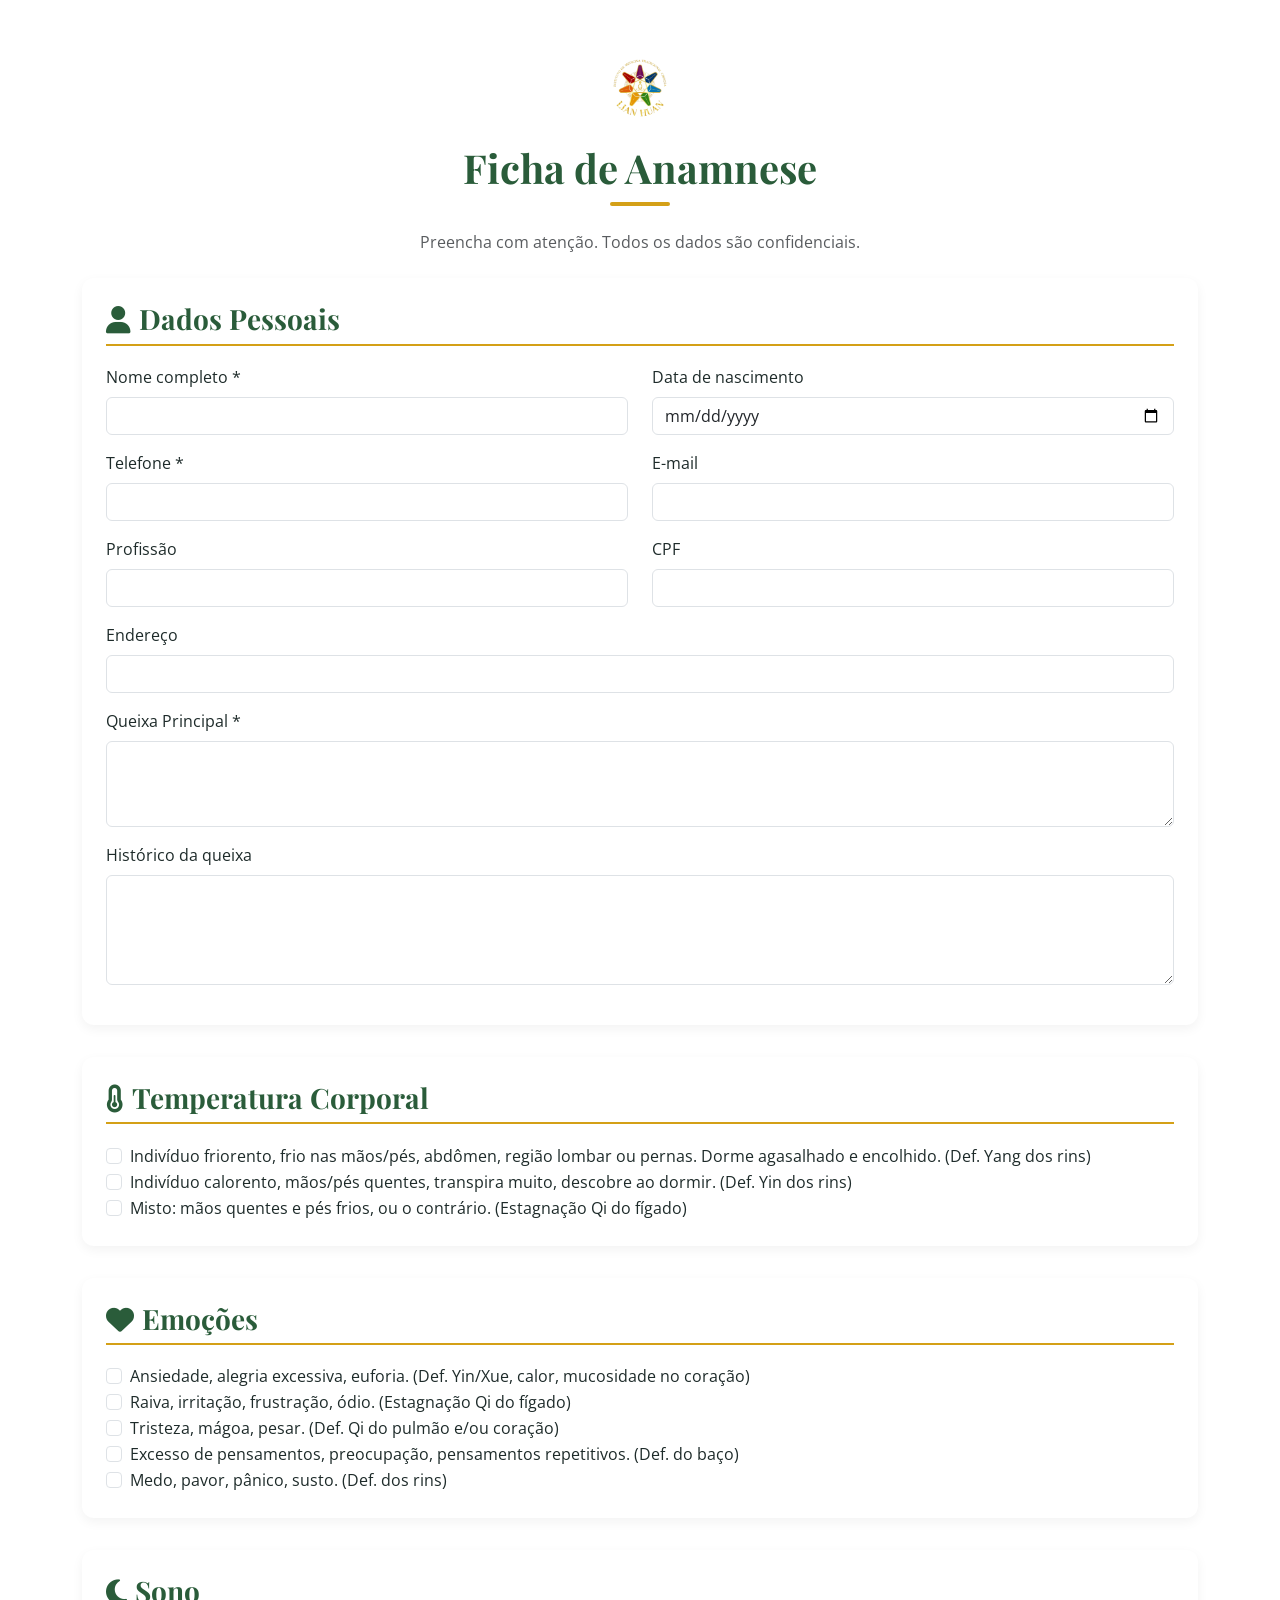
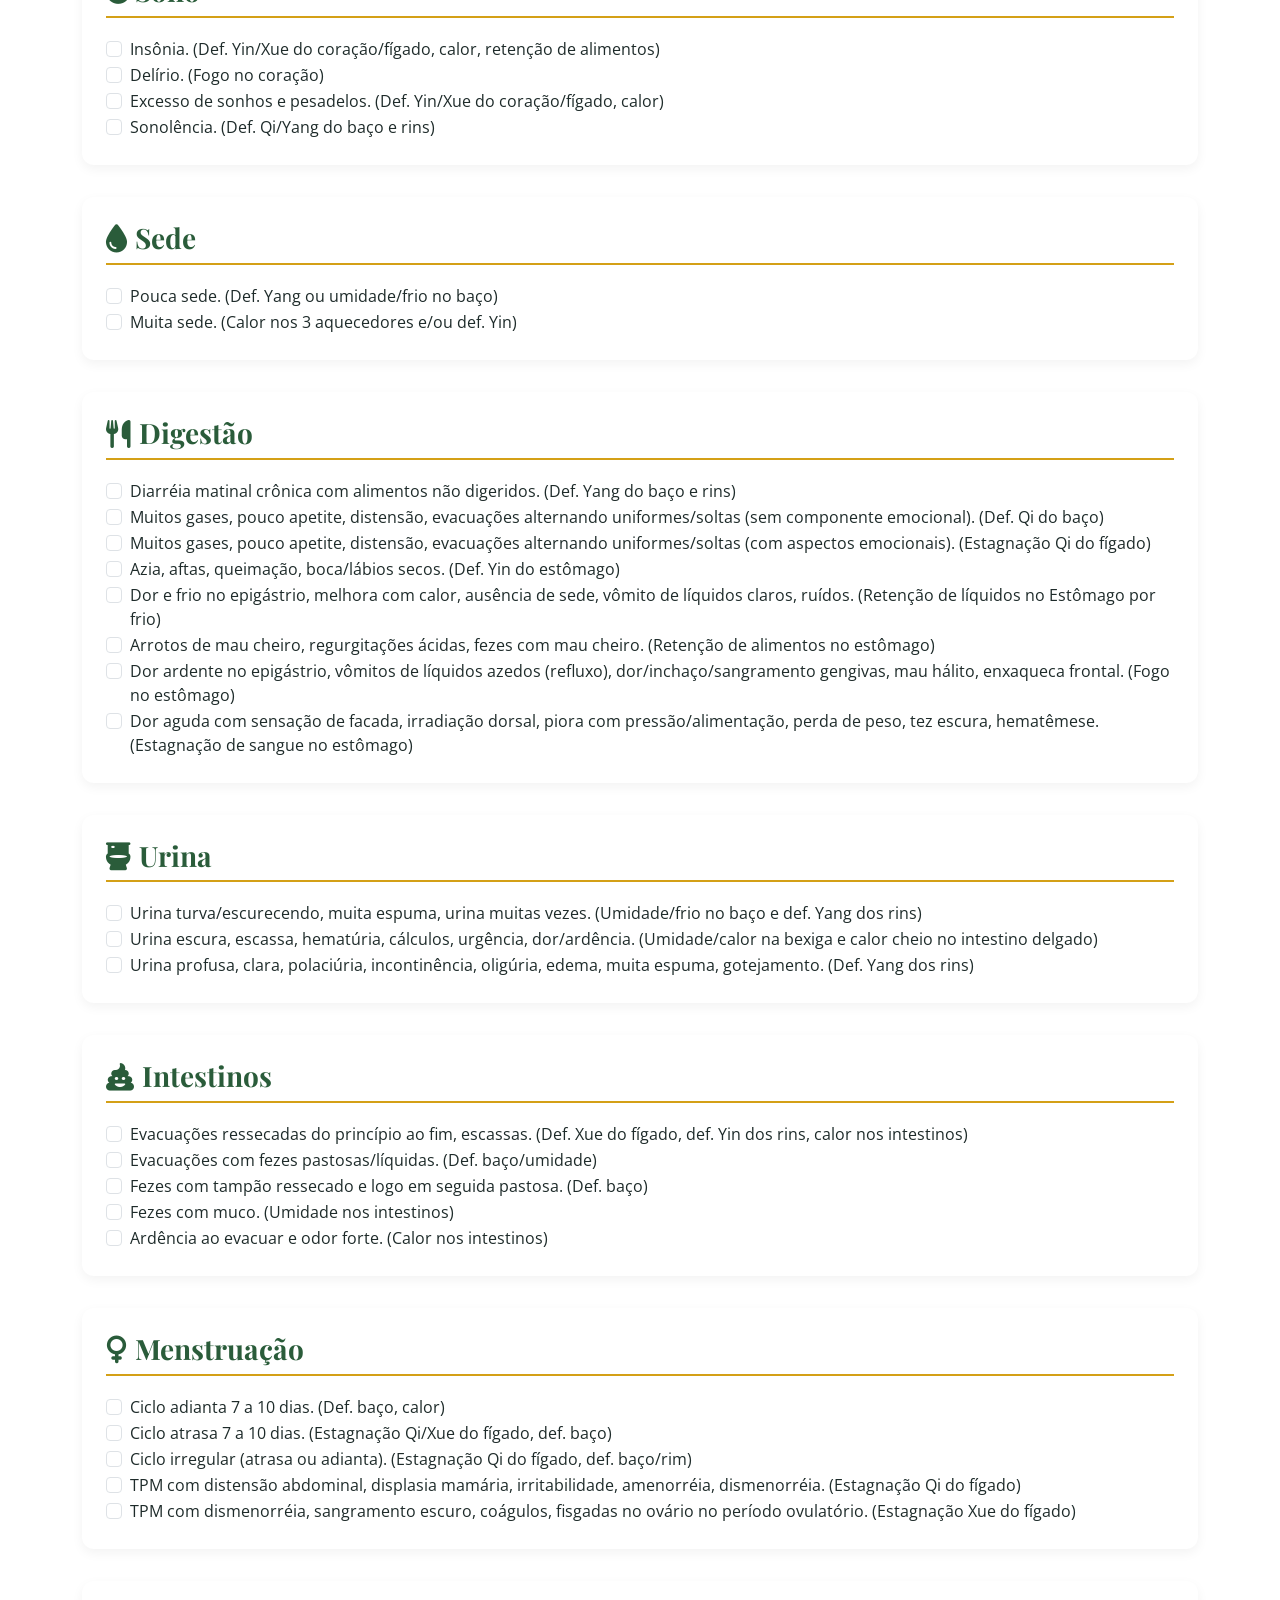
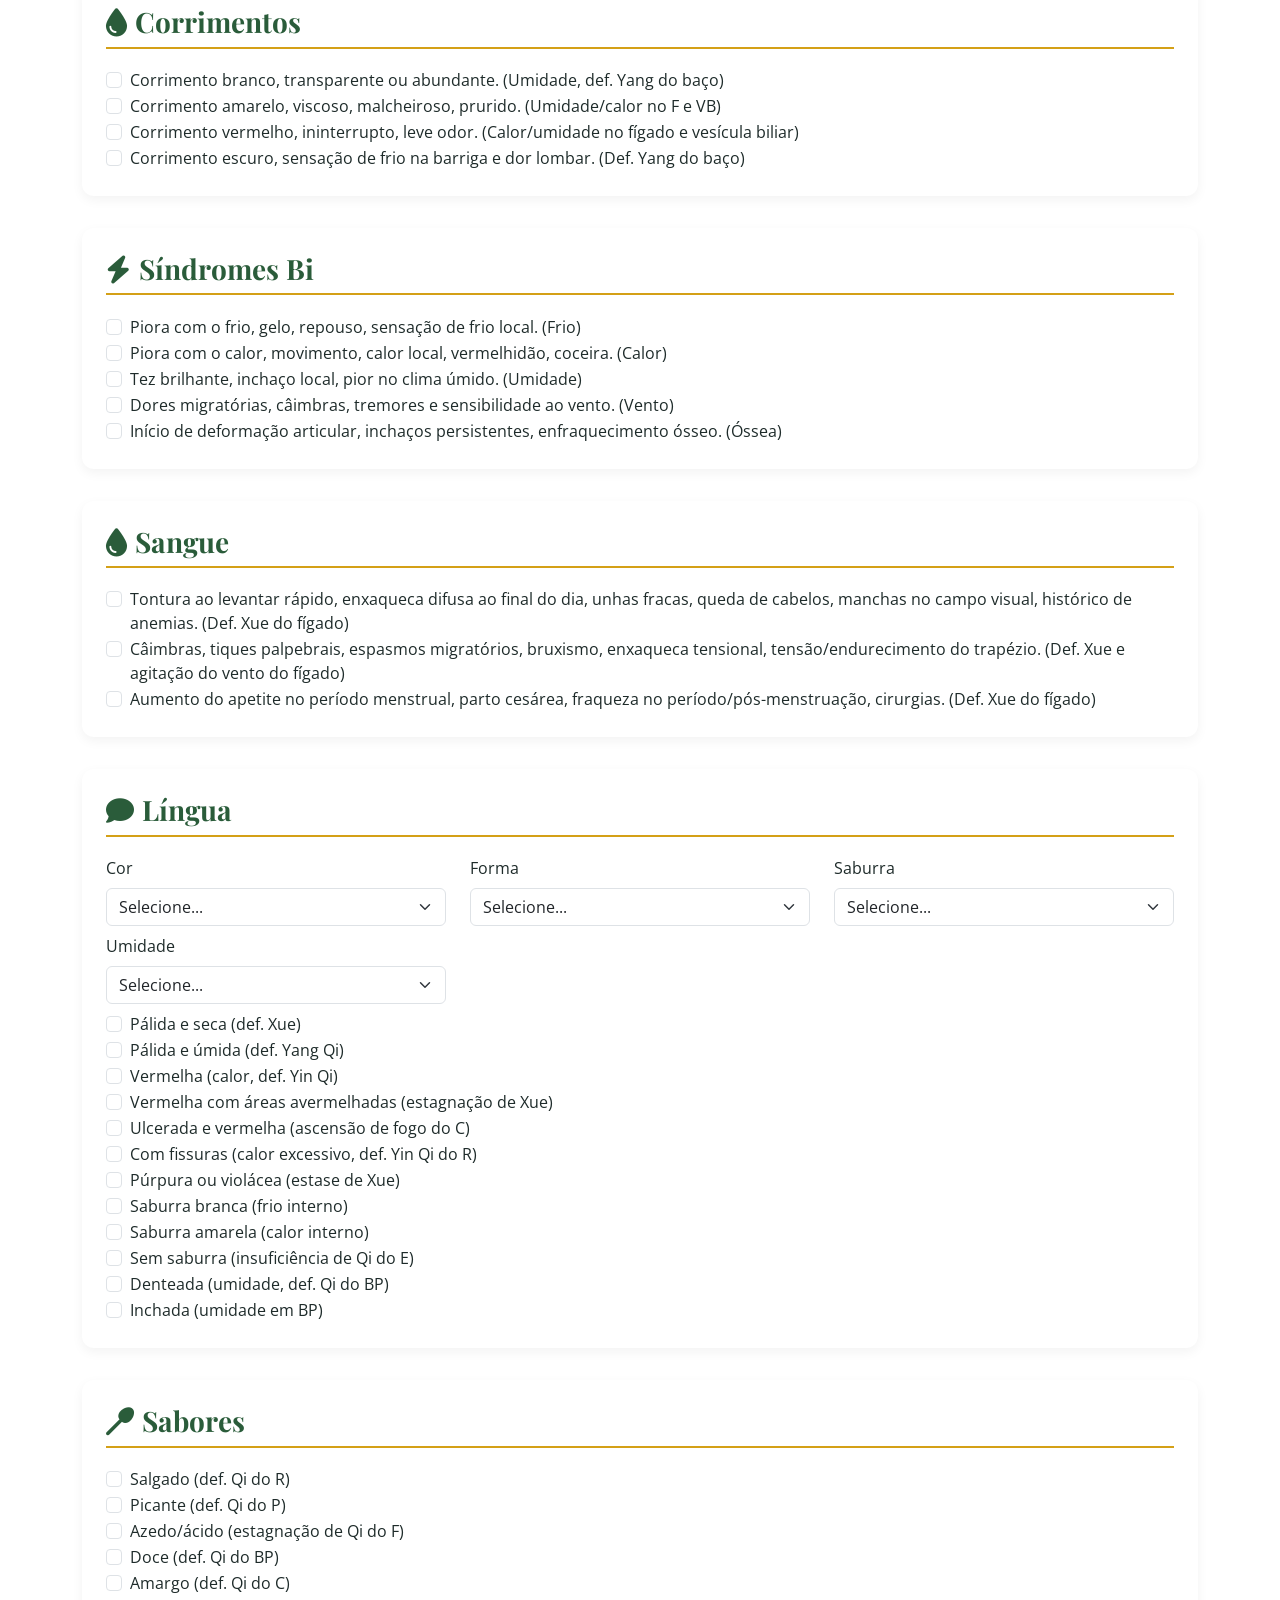
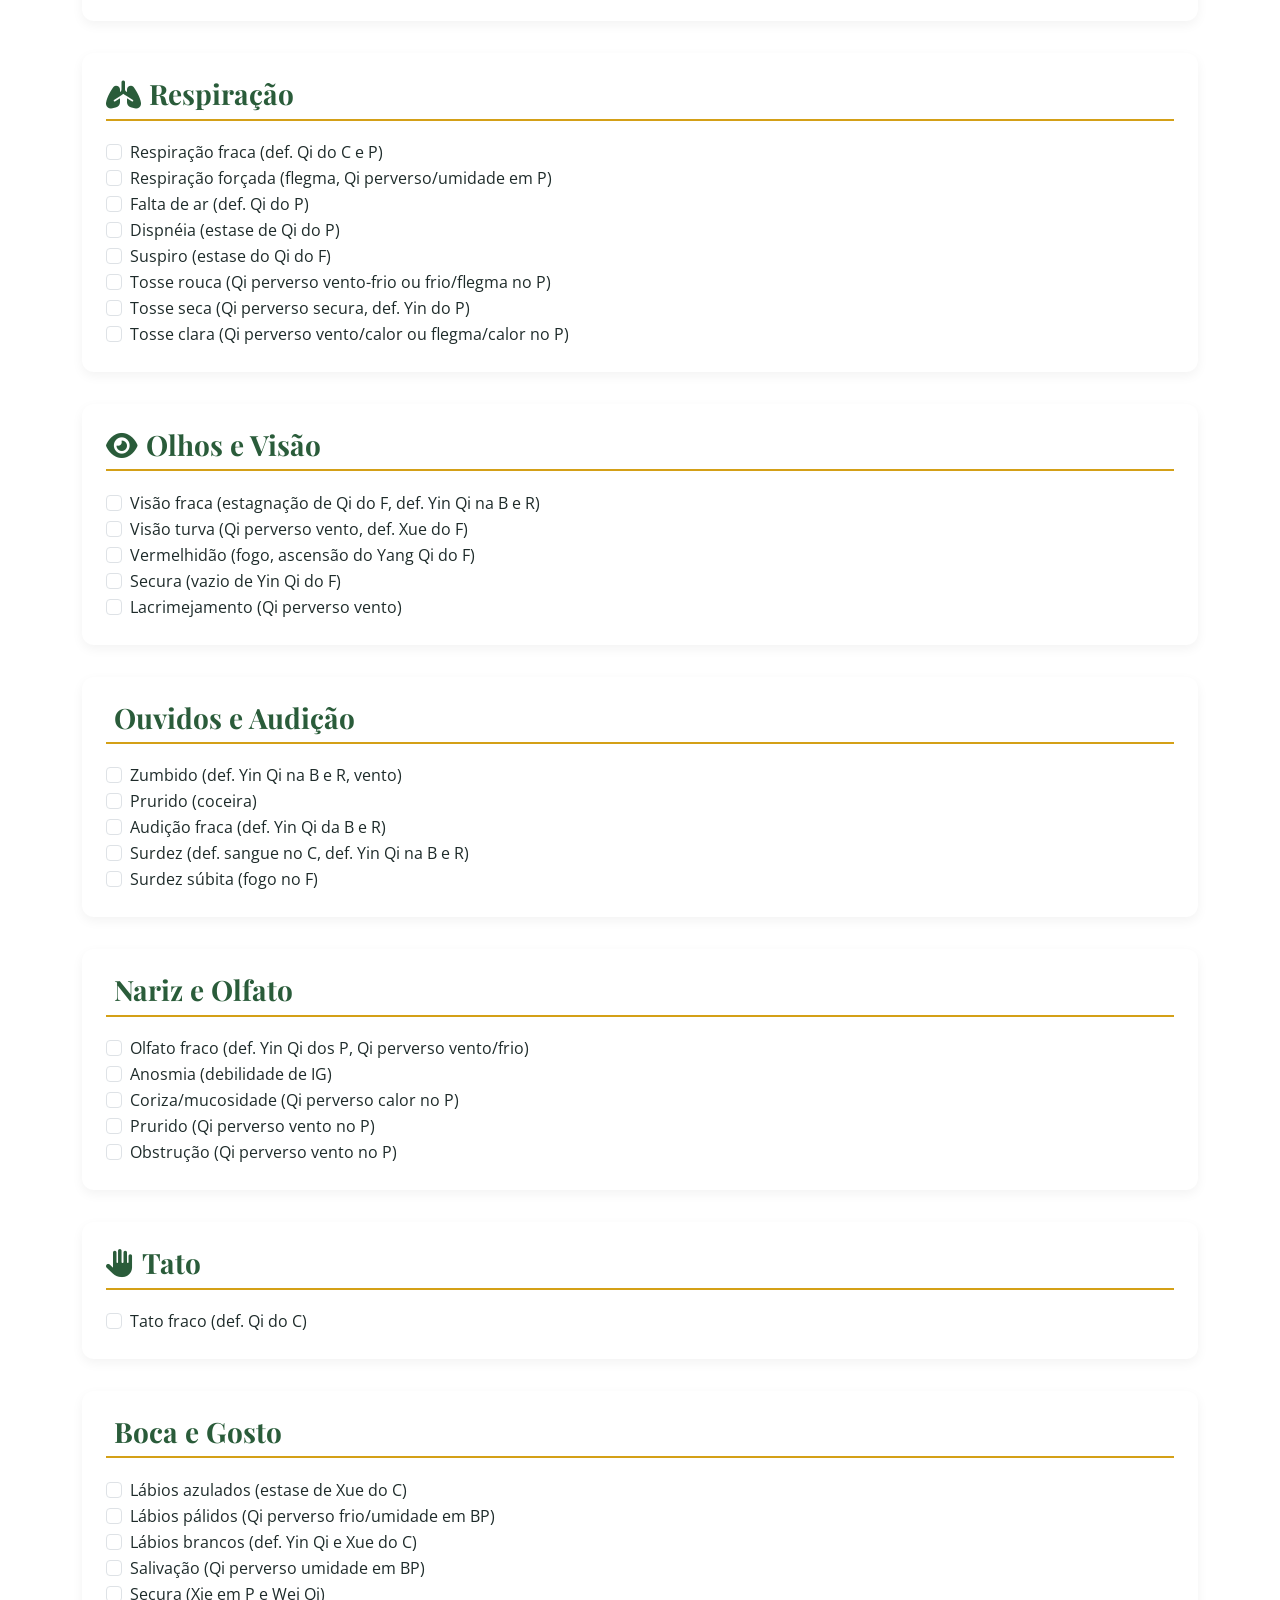
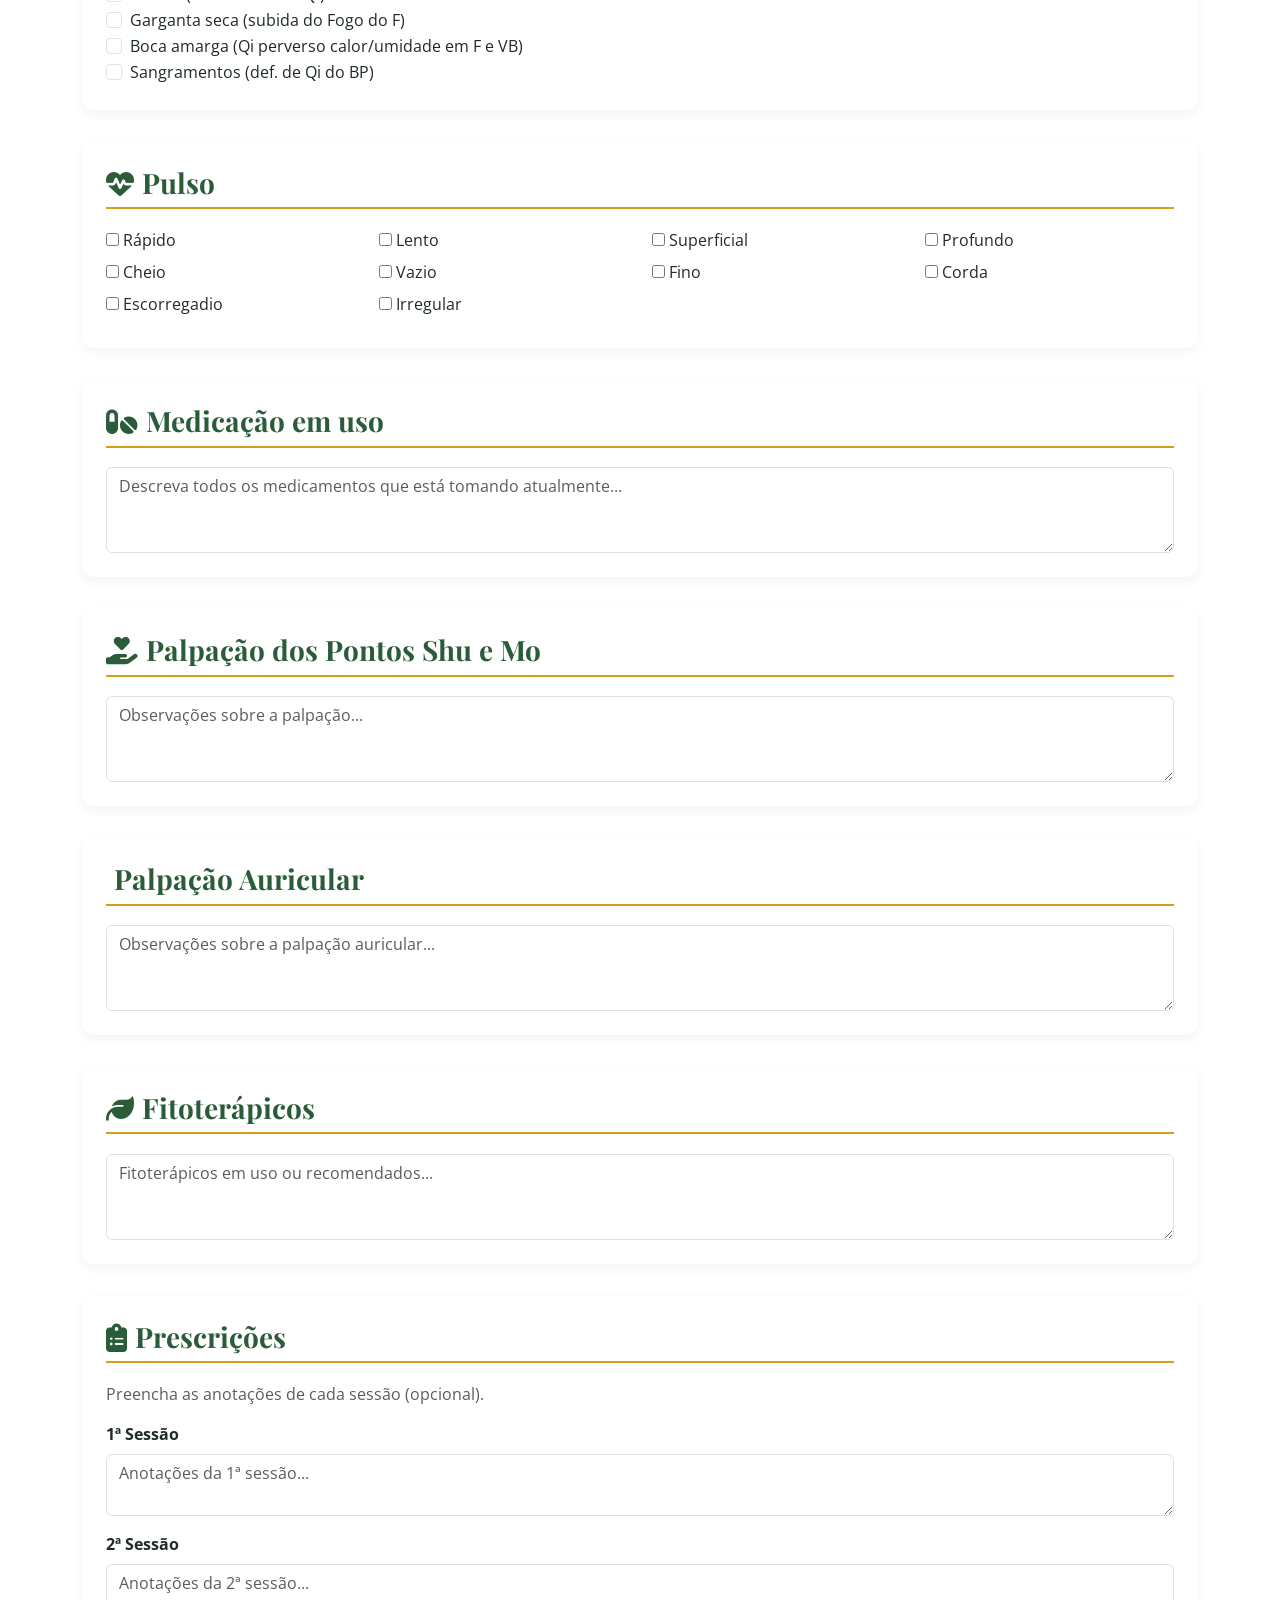
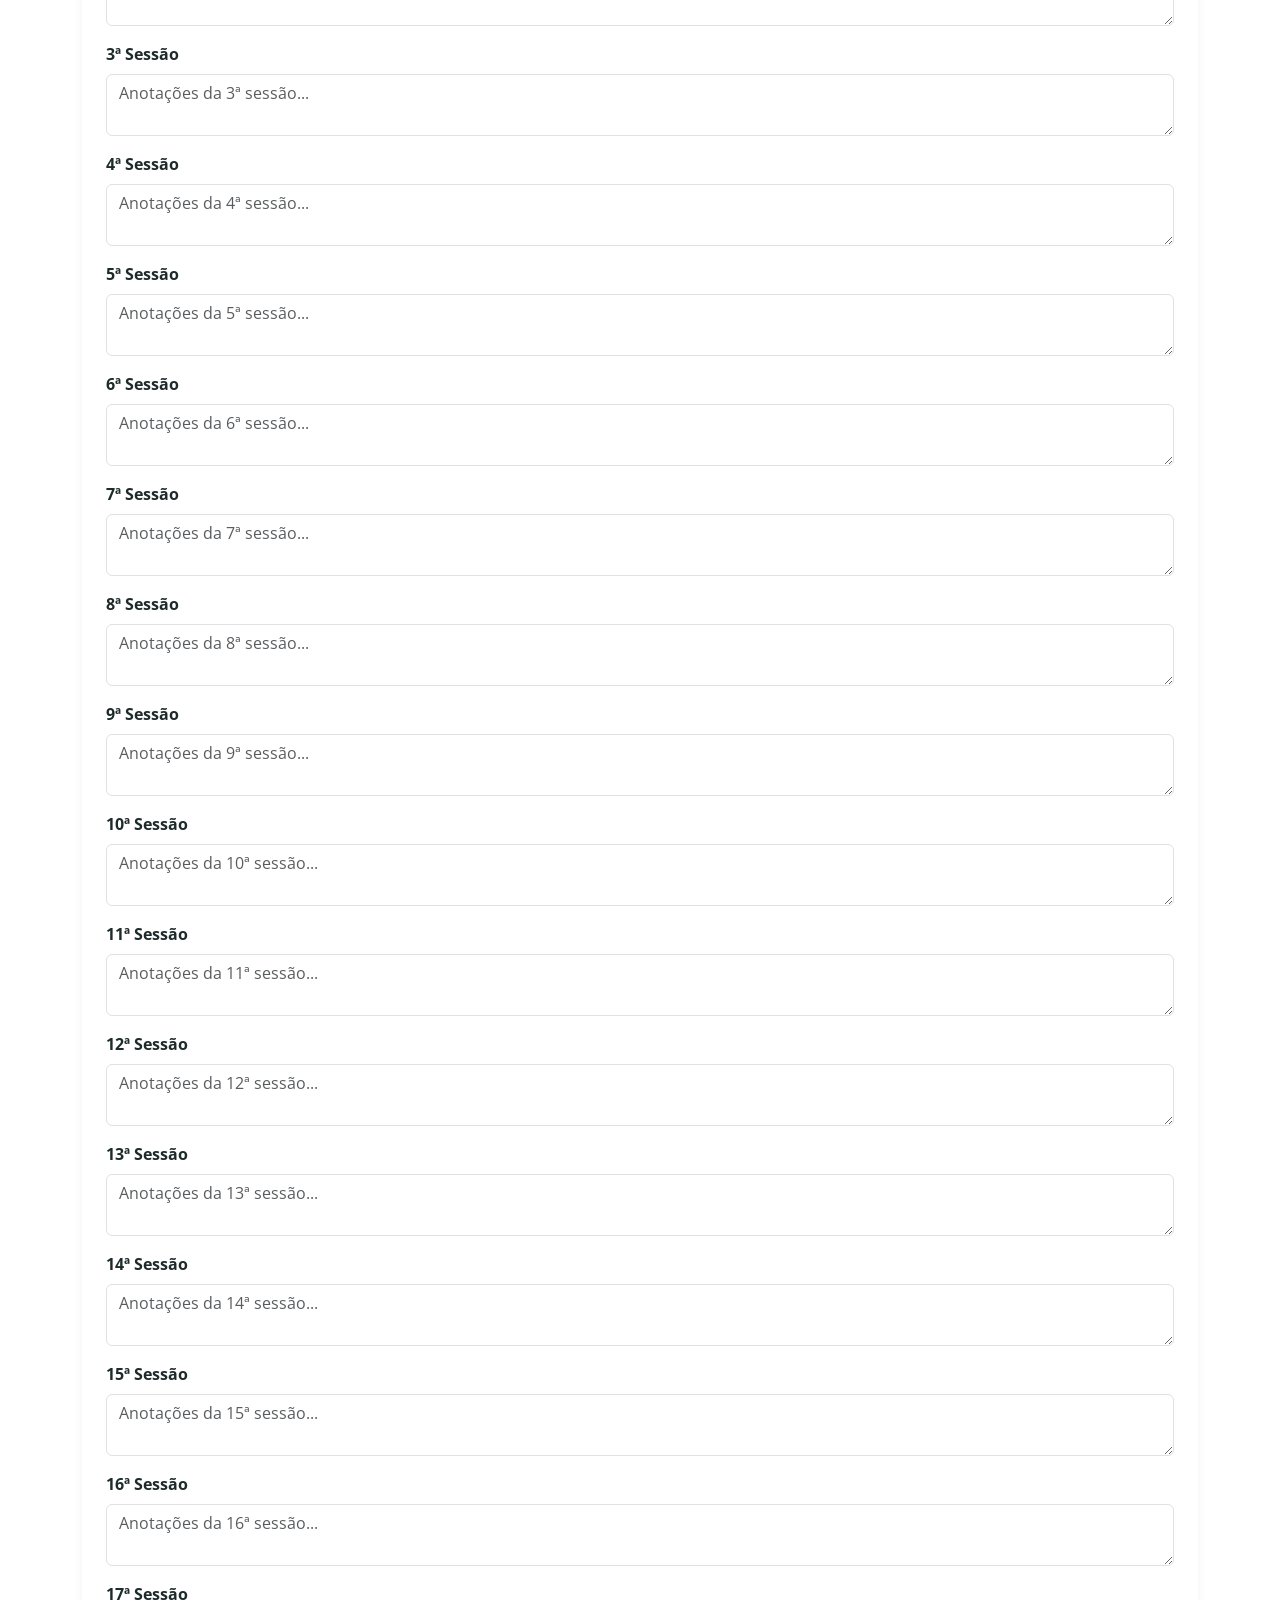
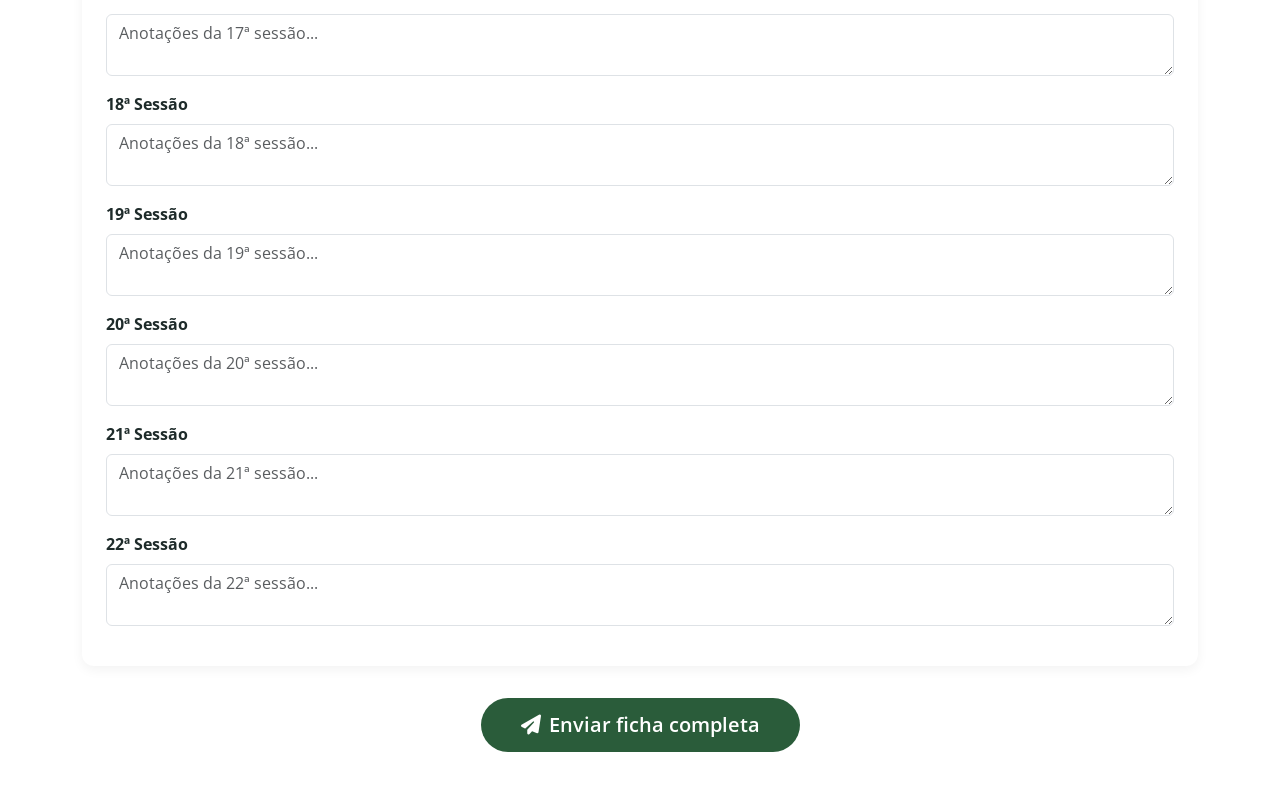
==== anamnese.html @ fb3e4790 "changes" ====
<!DOCTYPE html>
<html lang="pt-BR">
<head>
  <meta charset="UTF-8">
  <meta name="viewport" content="width=device-width, initial-scale=1.0">
  <title>Ficha de Anamnese – Lian Huan</title>
  <link href="https://cdn.jsdelivr.net/npm/bootstrap@5.3.0/dist/css/bootstrap.min.css" rel="stylesheet">
  <link rel="stylesheet" href="https://cdnjs.cloudflare.com/ajax/libs/font-awesome/6.4.0/css/all.min.css">
  <link href="https://fonts.googleapis.com/css2?family=Playfair+Display:wght@400;700&family=Open+Sans:wght@300;400;600;700&display=swap" rel="stylesheet">
  <link rel="stylesheet" href="style.css">
  <style>
    .anamnese-section {
      background: #fff;
      border-radius: 12px;
      padding: 1.5rem;
      margin-bottom: 2rem;
      box-shadow: 0 4px 12px rgba(0,0,0,0.05);
    }
    .anamnese-section h3 {
      color: var(--primary);
      font-family: var(--font-heading);
      border-bottom: 2px solid var(--secondary);
      padding-bottom: 0.5rem;
      margin-bottom: 1.2rem;
    }
    .form-check-inline {
      margin-right: 1rem;
    }
    .btn-enviar {
      background: var(--primary);
      border: none;
      padding: 12px 40px;
      font-weight: 600;
      border-radius: 50px;
      transition: 0.3s;
    }
    .btn-enviar:hover {
      background: #1f4a2d;
      transform: scale(1.02);
    }
  </style>
</head>
<body>

  <div class="container py-5">
    <div class="text-center mb-4">
      <img src="logo.png" alt="Lian Huan" style="max-height:80px;">
      <h1 class="section-title mt-3">Ficha de Anamnese</h1>
      <p class="text-muted">Preencha com atenção. Todos os dados são confidenciais.</p>
    </div>

    <form name="anamnese-form" netlify action="/obrigado-anamnese.html" method="POST">
      <input type="hidden" name="form-name" value="anamnese-form">

      <!-- ========== DADOS PESSOAIS ========== -->
      <div class="anamnese-section">
        <h3><i class="fas fa-user me-2"></i>Dados Pessoais</h3>
        <div class="row">
          <div class="col-md-6 mb-3">
            <label class="form-label">Nome completo *</label>
            <input type="text" name="nome_completo" class="form-control" required>
          </div>
          <div class="col-md-6 mb-3">
            <label class="form-label">Data de nascimento</label>
            <input type="date" name="data_nasc" class="form-control">
          </div>
          <div class="col-md-6 mb-3">
            <label class="form-label">Telefone *</label>
            <input type="tel" name="telefone" class="form-control" required>
          </div>
          <div class="col-md-6 mb-3">
            <label class="form-label">E-mail</label>
            <input type="email" name="email_anamnese" class="form-control">
          </div>
          <div class="col-md-6 mb-3">
            <label class="form-label">Profissão</label>
            <input type="text" name="profissao" class="form-control">
          </div>
          <div class="col-md-6 mb-3">
            <label class="form-label">CPF</label>
            <input type="text" name="cpf" class="form-control">
          </div>
          <div class="col-12 mb-3">
            <label class="form-label">Endereço</label>
            <input type="text" name="endereco" class="form-control">
          </div>
        </div>
        <div class="mb-3">
          <label class="form-label">Queixa Principal *</label>
          <textarea name="queixa_principal" rows="3" class="form-control" required></textarea>
        </div>
        <div class="mb-3">
          <label class="form-label">Histórico da queixa</label>
          <textarea name="historico" rows="4" class="form-control"></textarea>
        </div>
      </div>

      <!-- ========== TEMPERATURA CORPORAL ========== -->
      <div class="anamnese-section">
        <h3><i class="fas fa-thermometer-half me-2"></i>Temperatura Corporal</h3>
        <div class="form-check">
          <input class="form-check-input" type="checkbox" name="temp_friorento" value="sim">
          <label class="form-check-label">Indivíduo friorento, frio nas mãos/pés, abdômen, região lombar ou pernas. Dorme agasalhado e encolhido. (Def. Yang dos rins)</label>
        </div>
        <div class="form-check">
          <input class="form-check-input" type="checkbox" name="temp_calorento" value="sim">
          <label class="form-check-label">Indivíduo calorento, mãos/pés quentes, transpira muito, descobre ao dormir. (Def. Yin dos rins)</label>
        </div>
        <div class="form-check">
          <input class="form-check-input" type="checkbox" name="temp_misto" value="sim">
          <label class="form-check-label">Misto: mãos quentes e pés frios, ou o contrário. (Estagnação Qi do fígado)</label>
        </div>
      </div>

      <!-- ========== EMOÇÕES ========== -->
      <div class="anamnese-section">
        <h3><i class="fas fa-heart me-2"></i>Emoções</h3>
        <div class="form-check"><input class="form-check-input" type="checkbox" name="emo_ansiedade" value="sim"><label>Ansiedade, alegria excessiva, euforia. (Def. Yin/Xue, calor, mucosidade no coração)</label></div>
        <div class="form-check"><input class="form-check-input" type="checkbox" name="emo_raiva" value="sim"><label>Raiva, irritação, frustração, ódio. (Estagnação Qi do fígado)</label></div>
        <div class="form-check"><input class="form-check-input" type="checkbox" name="emo_tristeza" value="sim"><label>Tristeza, mágoa, pesar. (Def. Qi do pulmão e/ou coração)</label></div>
        <div class="form-check"><input class="form-check-input" type="checkbox" name="emo_preocupacao" value="sim"><label>Excesso de pensamentos, preocupação, pensamentos repetitivos. (Def. do baço)</label></div>
        <div class="form-check"><input class="form-check-input" type="checkbox" name="emo_medo" value="sim"><label>Medo, pavor, pânico, susto. (Def. dos rins)</label></div>
      </div>

      <!-- ========== SONO ========== -->
      <div class="anamnese-section">
        <h3><i class="fas fa-moon me-2"></i>Sono</h3>
        <div class="form-check"><input class="form-check-input" type="checkbox" name="sono_insonia" value="sim"><label>Insônia. (Def. Yin/Xue do coração/fígado, calor, retenção de alimentos)</label></div>
        <div class="form-check"><input class="form-check-input" type="checkbox" name="sono_delirio" value="sim"><label>Delírio. (Fogo no coração)</label></div>
        <div class="form-check"><input class="form-check-input" type="checkbox" name="sono_sonhos" value="sim"><label>Excesso de sonhos e pesadelos. (Def. Yin/Xue do coração/fígado, calor)</label></div>
        <div class="form-check"><input class="form-check-input" type="checkbox" name="sono_sonolencia" value="sim"><label>Sonolência. (Def. Qi/Yang do baço e rins)</label></div>
      </div>

      <!-- ========== SEDE ========== -->
      <div class="anamnese-section">
        <h3><i class="fas fa-tint me-2"></i>Sede</h3>
        <div class="form-check"><input class="form-check-input" type="checkbox" name="sede_pouca" value="sim"><label>Pouca sede. (Def. Yang ou umidade/frio no baço)</label></div>
        <div class="form-check"><input class="form-check-input" type="checkbox" name="sede_muita" value="sim"><label>Muita sede. (Calor nos 3 aquecedores e/ou def. Yin)</label></div>
      </div>

      <!-- ========== DIGESTÃO ========== -->
      <div class="anamnese-section">
        <h3><i class="fas fa-utensils me-2"></i>Digestão</h3>
        <div class="form-check"><input class="form-check-input" type="checkbox" name="dig_diarreia_matinal" value="sim"><label>Diarréia matinal crônica com alimentos não digeridos. (Def. Yang do baço e rins)</label></div>
        <div class="form-check"><input class="form-check-input" type="checkbox" name="dig_gases_sem_emocional" value="sim"><label>Muitos gases, pouco apetite, distensão, evacuações alternando uniformes/soltas (sem componente emocional). (Def. Qi do baço)</label></div>
        <div class="form-check"><input class="form-check-input" type="checkbox" name="dig_gases_com_emocional" value="sim"><label>Muitos gases, pouco apetite, distensão, evacuações alternando uniformes/soltas (com aspectos emocionais). (Estagnação Qi do fígado)</label></div>
        <div class="form-check"><input class="form-check-input" type="checkbox" name="dig_azia" value="sim"><label>Azia, aftas, queimação, boca/lábios secos. (Def. Yin do estômago)</label></div>
        <div class="form-check"><input class="form-check-input" type="checkbox" name="dig_dor_fria" value="sim"><label>Dor e frio no epigástrio, melhora com calor, ausência de sede, vômito de líquidos claros, ruídos. (Retenção de líquidos no Estômago por frio)</label></div>
        <div class="form-check"><input class="form-check-input" type="checkbox" name="dig_arrotos" value="sim"><label>Arrotos de mau cheiro, regurgitações ácidas, fezes com mau cheiro. (Retenção de alimentos no estômago)</label></div>
        <div class="form-check"><input class="form-check-input" type="checkbox" name="dig_dor_ardente" value="sim"><label>Dor ardente no epigástrio, vômitos de líquidos azedos (refluxo), dor/inchaço/sangramento gengivas, mau hálito, enxaqueca frontal. (Fogo no estômago)</label></div>
        <div class="form-check"><input class="form-check-input" type="checkbox" name="dig_dor_facada" value="sim"><label>Dor aguda com sensação de facada, irradiação dorsal, piora com pressão/alimentação, perda de peso, tez escura, hematêmese. (Estagnação de sangue no estômago)</label></div>
      </div>

      <!-- ========== URINA ========== -->
      <div class="anamnese-section">
        <h3><i class="fas fa-toilet me-2"></i>Urina</h3>
        <div class="form-check"><input class="form-check-input" type="checkbox" name="urina_turva" value="sim"><label>Urina turva/escurecendo, muita espuma, urina muitas vezes. (Umidade/frio no baço e def. Yang dos rins)</label></div>
        <div class="form-check"><input class="form-check-input" type="checkbox" name="urina_escura" value="sim"><label>Urina escura, escassa, hematúria, cálculos, urgência, dor/ardência. (Umidade/calor na bexiga e calor cheio no intestino delgado)</label></div>
        <div class="form-check"><input class="form-check-input" type="checkbox" name="urina_profusa" value="sim"><label>Urina profusa, clara, polaciúria, incontinência, oligúria, edema, muita espuma, gotejamento. (Def. Yang dos rins)</label></div>
      </div>

      <!-- ========== INTESTINOS ========== -->
      <div class="anamnese-section">
        <h3><i class="fas fa-poo me-2"></i>Intestinos</h3>
        <div class="form-check"><input class="form-check-input" type="checkbox" name="int_ressecadas" value="sim"><label>Evacuações ressecadas do princípio ao fim, escassas. (Def. Xue do fígado, def. Yin dos rins, calor nos intestinos)</label></div>
        <div class="form-check"><input class="form-check-input" type="checkbox" name="int_pastosas" value="sim"><label>Evacuações com fezes pastosas/líquidas. (Def. baço/umidade)</label></div>
        <div class="form-check"><input class="form-check-input" type="checkbox" name="int_tampao" value="sim"><label>Fezes com tampão ressecado e logo em seguida pastosa. (Def. baço)</label></div>
        <div class="form-check"><input class="form-check-input" type="checkbox" name="int_muco" value="sim"><label>Fezes com muco. (Umidade nos intestinos)</label></div>
        <div class="form-check"><input class="form-check-input" type="checkbox" name="int_ardencia" value="sim"><label>Ardência ao evacuar e odor forte. (Calor nos intestinos)</label></div>
      </div>

      <!-- ========== MENSTRUAÇÃO ========== -->
      <div class="anamnese-section">
        <h3><i class="fas fa-venus me-2"></i>Menstruação</h3>
        <div class="form-check"><input class="form-check-input" type="checkbox" name="men_adianta" value="sim"><label>Ciclo adianta 7 a 10 dias. (Def. baço, calor)</label></div>
        <div class="form-check"><input class="form-check-input" type="checkbox" name="men_atrasa" value="sim"><label>Ciclo atrasa 7 a 10 dias. (Estagnação Qi/Xue do fígado, def. baço)</label></div>
        <div class="form-check"><input class="form-check-input" type="checkbox" name="men_irregular" value="sim"><label>Ciclo irregular (atrasa ou adianta). (Estagnação Qi do fígado, def. baço/rim)</label></div>
        <div class="form-check"><input class="form-check-input" type="checkbox" name="men_tpm_distensao" value="sim"><label>TPM com distensão abdominal, displasia mamária, irritabilidade, amenorréia, dismenorréia. (Estagnação Qi do fígado)</label></div>
        <div class="form-check"><input class="form-check-input" type="checkbox" name="men_tpm_coagulos" value="sim"><label>TPM com dismenorréia, sangramento escuro, coágulos, fisgadas no ovário no período ovulatório. (Estagnação Xue do fígado)</label></div>
      </div>

      <!-- ========== CORRIMENTOS ========== -->
      <div class="anamnese-section">
        <h3><i class="fas fa-tint me-2"></i>Corrimentos</h3>
        <div class="form-check"><input class="form-check-input" type="checkbox" name="corr_branco" value="sim"><label>Corrimento branco, transparente ou abundante. (Umidade, def. Yang do baço)</label></div>
        <div class="form-check"><input class="form-check-input" type="checkbox" name="corr_amarelo" value="sim"><label>Corrimento amarelo, viscoso, malcheiroso, prurido. (Umidade/calor no F e VB)</label></div>
        <div class="form-check"><input class="form-check-input" type="checkbox" name="corr_vermelho" value="sim"><label>Corrimento vermelho, ininterrupto, leve odor. (Calor/umidade no fígado e vesícula biliar)</label></div>
        <div class="form-check"><input class="form-check-input" type="checkbox" name="corr_escuro" value="sim"><label>Corrimento escuro, sensação de frio na barriga e dor lombar. (Def. Yang do baço)</label></div>
      </div>

      <!-- ========== SÍNDROMES BI ========== -->
      <div class="anamnese-section">
        <h3><i class="fas fa-bolt me-2"></i>Síndromes Bi</h3>
        <div class="form-check"><input class="form-check-input" type="checkbox" name="bi_frio" value="sim"><label>Piora com o frio, gelo, repouso, sensação de frio local. (Frio)</label></div>
        <div class="form-check"><input class="form-check-input" type="checkbox" name="bi_calor" value="sim"><label>Piora com o calor, movimento, calor local, vermelhidão, coceira. (Calor)</label></div>
        <div class="form-check"><input class="form-check-input" type="checkbox" name="bi_umidade" value="sim"><label>Tez brilhante, inchaço local, pior no clima úmido. (Umidade)</label></div>
        <div class="form-check"><input class="form-check-input" type="checkbox" name="bi_vento" value="sim"><label>Dores migratórias, câimbras, tremores e sensibilidade ao vento. (Vento)</label></div>
        <div class="form-check"><input class="form-check-input" type="checkbox" name="bi_ossea" value="sim"><label>Início de deformação articular, inchaços persistentes, enfraquecimento ósseo. (Óssea)</label></div>
      </div>

      <!-- ========== SANGUE ========== -->
      <div class="anamnese-section">
        <h3><i class="fas fa-droplet me-2"></i>Sangue</h3>
        <div class="form-check"><input class="form-check-input" type="checkbox" name="sangue_tontura" value="sim"><label>Tontura ao levantar rápido, enxaqueca difusa ao final do dia, unhas fracas, queda de cabelos, manchas no campo visual, histórico de anemias. (Def. Xue do fígado)</label></div>
        <div class="form-check"><input class="form-check-input" type="checkbox" name="sangue_caimbras" value="sim"><label>Câimbras, tiques palpebrais, espasmos migratórios, bruxismo, enxaqueca tensional, tensão/endurecimento do trapézio. (Def. Xue e agitação do vento do fígado)</label></div>
        <div class="form-check"><input class="form-check-input" type="checkbox" name="sangue_apetite" value="sim"><label>Aumento do apetite no período menstrual, parto cesárea, fraqueza no período/pós-menstruação, cirurgias. (Def. Xue do fígado)</label></div>
      </div>

      <!-- ========== LÍNGUA ========== -->
      <div class="anamnese-section">
        <h3><i class="fas fa-comment me-2"></i>Língua</h3>
        <div class="row">
          <div class="col-md-4 mb-2">
            <label class="form-label">Cor</label>
            <select name="lingua_cor" class="form-select">
              <option value="">Selecione...</option>
              <option>Normal</option><option>Pálida</option><option>Vermelha</option><option>Vermelha escura</option><option>Púrpura</option>
            </select>
          </div>
          <div class="col-md-4 mb-2">
            <label class="form-label">Forma</label>
            <select name="lingua_forma" class="form-select">
              <option value="">Selecione...</option>
              <option>Rachadura</option><option>Desviada</option><option>Longa</option><option>Curta</option><option>Trêmula</option><option>Marcas de dentes</option><option>Inchada</option><option>Fina</option>
            </select>
          </div>
          <div class="col-md-4 mb-2">
            <label class="form-label">Saburra</label>
            <select name="lingua_saburra" class="form-select">
              <option value="">Selecione...</option>
              <option>Espessa</option><option>Muito espessa</option><option>Pegajosa</option><option>Branca</option><option>Amarela</option><option>Preta</option>
            </select>
          </div>
          <div class="col-md-4 mb-2">
            <label class="form-label">Umidade</label>
            <select name="lingua_umidade" class="form-select">
              <option value="">Selecione...</option>
              <option>Muito úmida</option><option>Pegajosa</option><option>Seca</option>
            </select>
          </div>
        </div>
        <div class="form-check"><input class="form-check-input" type="checkbox" name="lingua_palida_seca" value="sim"><label>Pálida e seca (def. Xue)</label></div>
        <div class="form-check"><input class="form-check-input" type="checkbox" name="lingua_palida_umida" value="sim"><label>Pálida e úmida (def. Yang Qi)</label></div>
        <div class="form-check"><input class="form-check-input" type="checkbox" name="lingua_vermelha" value="sim"><label>Vermelha (calor, def. Yin Qi)</label></div>
        <div class="form-check"><input class="form-check-input" type="checkbox" name="lingua_vermelha_areas" value="sim"><label>Vermelha com áreas avermelhadas (estagnação de Xue)</label></div>
        <div class="form-check"><input class="form-check-input" type="checkbox" name="lingua_ulcerada" value="sim"><label>Ulcerada e vermelha (ascensão de fogo do C)</label></div>
        <div class="form-check"><input class="form-check-input" type="checkbox" name="lingua_fissuras" value="sim"><label>Com fissuras (calor excessivo, def. Yin Qi do R)</label></div>
        <div class="form-check"><input class="form-check-input" type="checkbox" name="lingua_purpura" value="sim"><label>Púrpura ou violácea (estase de Xue)</label></div>
        <div class="form-check"><input class="form-check-input" type="checkbox" name="lingua_saburra_branca" value="sim"><label>Saburra branca (frio interno)</label></div>
        <div class="form-check"><input class="form-check-input" type="checkbox" name="lingua_saburra_amarela" value="sim"><label>Saburra amarela (calor interno)</label></div>
        <div class="form-check"><input class="form-check-input" type="checkbox" name="lingua_sem_saburra" value="sim"><label>Sem saburra (insuficiência de Qi do E)</label></div>
        <div class="form-check"><input class="form-check-input" type="checkbox" name="lingua_denteada" value="sim"><label>Denteada (umidade, def. Qi do BP)</label></div>
        <div class="form-check"><input class="form-check-input" type="checkbox" name="lingua_inchada" value="sim"><label>Inchada (umidade em BP)</label></div>
      </div>

      <!-- ========== SABORES ========== -->
      <div class="anamnese-section">
        <h3><i class="fas fa-utensil-spoon me-2"></i>Sabores</h3>
        <div class="form-check"><input class="form-check-input" type="checkbox" name="sabor_salgado" value="sim"><label>Salgado (def. Qi do R)</label></div>
        <div class="form-check"><input class="form-check-input" type="checkbox" name="sabor_picante" value="sim"><label>Picante (def. Qi do P)</label></div>
        <div class="form-check"><input class="form-check-input" type="checkbox" name="sabor_azedo" value="sim"><label>Azedo/ácido (estagnação de Qi do F)</label></div>
        <div class="form-check"><input class="form-check-input" type="checkbox" name="sabor_doce" value="sim"><label>Doce (def. Qi do BP)</label></div>
        <div class="form-check"><input class="form-check-input" type="checkbox" name="sabor_amargo" value="sim"><label>Amargo (def. Qi do C)</label></div>
      </div>

      <!-- ========== RESPIRAÇÃO ========== -->
      <div class="anamnese-section">
        <h3><i class="fas fa-lungs me-2"></i>Respiração</h3>
        <div class="form-check"><input class="form-check-input" type="checkbox" name="resp_fraca" value="sim"><label>Respiração fraca (def. Qi do C e P)</label></div>
        <div class="form-check"><input class="form-check-input" type="checkbox" name="resp_forcada" value="sim"><label>Respiração forçada (flegma, Qi perverso/umidade em P)</label></div>
        <div class="form-check"><input class="form-check-input" type="checkbox" name="resp_falta_ar" value="sim"><label>Falta de ar (def. Qi do P)</label></div>
        <div class="form-check"><input class="form-check-input" type="checkbox" name="resp_dispneia" value="sim"><label>Dispnéia (estase de Qi do P)</label></div>
        <div class="form-check"><input class="form-check-input" type="checkbox" name="resp_suspiro" value="sim"><label>Suspiro (estase do Qi do F)</label></div>
        <div class="form-check"><input class="form-check-input" type="checkbox" name="resp_tosse_rouca" value="sim"><label>Tosse rouca (Qi perverso vento-frio ou frio/flegma no P)</label></div>
        <div class="form-check"><input class="form-check-input" type="checkbox" name="resp_tosse_seca" value="sim"><label>Tosse seca (Qi perverso secura, def. Yin do P)</label></div>
        <div class="form-check"><input class="form-check-input" type="checkbox" name="resp_tosse_clara" value="sim"><label>Tosse clara (Qi perverso vento/calor ou flegma/calor no P)</label></div>
      </div>

      <!-- ========== OLHOS E VISÃO ========== -->
      <div class="anamnese-section">
        <h3><i class="fas fa-eye me-2"></i>Olhos e Visão</h3>
        <div class="form-check"><input class="form-check-input" type="checkbox" name="olhos_fraca" value="sim"><label>Visão fraca (estagnação de Qi do F, def. Yin Qi na B e R)</label></div>
        <div class="form-check"><input class="form-check-input" type="checkbox" name="olhos_turva" value="sim"><label>Visão turva (Qi perverso vento, def. Xue do F)</label></div>
        <div class="form-check"><input class="form-check-input" type="checkbox" name="olhos_vermelhidão" value="sim"><label>Vermelhidão (fogo, ascensão do Yang Qi do F)</label></div>
        <div class="form-check"><input class="form-check-input" type="checkbox" name="olhos_secura" value="sim"><label>Secura (vazio de Yin Qi do F)</label></div>
        <div class="form-check"><input class="form-check-input" type="checkbox" name="olhos_lacrimejamento" value="sim"><label>Lacrimejamento (Qi perverso vento)</label></div>
      </div>

      <!-- ========== OUVIDOS E AUDIÇÃO ========== -->
      <div class="anamnese-section">
        <h3><i class="fas fa-ear me-2"></i>Ouvidos e Audição</h3>
        <div class="form-check"><input class="form-check-input" type="checkbox" name="ouv_zumbido" value="sim"><label>Zumbido (def. Yin Qi na B e R, vento)</label></div>
        <div class="form-check"><input class="form-check-input" type="checkbox" name="ouv_prurido" value="sim"><label>Prurido (coceira)</label></div>
        <div class="form-check"><input class="form-check-input" type="checkbox" name="ouv_fraca" value="sim"><label>Audição fraca (def. Yin Qi da B e R)</label></div>
        <div class="form-check"><input class="form-check-input" type="checkbox" name="ouv_surdez" value="sim"><label>Surdez (def. sangue no C, def. Yin Qi na B e R)</label></div>
        <div class="form-check"><input class="form-check-input" type="checkbox" name="ouv_surdez_subita" value="sim"><label>Surdez súbita (fogo no F)</label></div>
      </div>

      <!-- ========== NARIZ E OLFATO ========== -->
      <div class="anamnese-section">
        <h3><i class="fas fa-nose me-2"></i>Nariz e Olfato</h3>
        <div class="form-check"><input class="form-check-input" type="checkbox" name="nariz_fraco" value="sim"><label>Olfato fraco (def. Yin Qi dos P, Qi perverso vento/frio)</label></div>
        <div class="form-check"><input class="form-check-input" type="checkbox" name="nariz_anosmia" value="sim"><label>Anosmia (debilidade de IG)</label></div>
        <div class="form-check"><input class="form-check-input" type="checkbox" name="nariz_coriza" value="sim"><label>Coriza/mucosidade (Qi perverso calor no P)</label></div>
        <div class="form-check"><input class="form-check-input" type="checkbox" name="nariz_prurido" value="sim"><label>Prurido (Qi perverso vento no P)</label></div>
        <div class="form-check"><input class="form-check-input" type="checkbox" name="nariz_obstrucao" value="sim"><label>Obstrução (Qi perverso vento no P)</label></div>
      </div>

      <!-- ========== TATO ========== -->
      <div class="anamnese-section">
        <h3><i class="fas fa-hand me-2"></i>Tato</h3>
        <div class="form-check"><input class="form-check-input" type="checkbox" name="tato_fraco" value="sim"><label>Tato fraco (def. Qi do C)</label></div>
      </div>

      <!-- ========== BOCA E GOSTO ========== -->
      <div class="anamnese-section">
        <h3><i class="fas fa-mouth me-2"></i>Boca e Gosto</h3>
        <div class="form-check"><input class="form-check-input" type="checkbox" name="boca_labios_azulados" value="sim"><label>Lábios azulados (estase de Xue do C)</label></div>
        <div class="form-check"><input class="form-check-input" type="checkbox" name="boca_labios_palidos" value="sim"><label>Lábios pálidos (Qi perverso frio/umidade em BP)</label></div>
        <div class="form-check"><input class="form-check-input" type="checkbox" name="boca_labios_brancos" value="sim"><label>Lábios brancos (def. Yin Qi e Xue do C)</label></div>
        <div class="form-check"><input class="form-check-input" type="checkbox" name="boca_salivacao" value="sim"><label>Salivação (Qi perverso umidade em BP)</label></div>
        <div class="form-check"><input class="form-check-input" type="checkbox" name="boca_secura" value="sim"><label>Secura (Xie em P e Wei Qi)</label></div>
        <div class="form-check"><input class="form-check-input" type="checkbox" name="boca_garganta_seca" value="sim"><label>Garganta seca (subida do Fogo do F)</label></div>
        <div class="form-check"><input class="form-check-input" type="checkbox" name="boca_amarga" value="sim"><label>Boca amarga (Qi perverso calor/umidade em F e VB)</label></div>
        <div class="form-check"><input class="form-check-input" type="checkbox" name="boca_sangramentos" value="sim"><label>Sangramentos (def. de Qi do BP)</label></div>
      </div>

      <!-- ========== PULSO ========== -->
      <div class="anamnese-section">
        <h3><i class="fas fa-heartbeat me-2"></i>Pulso</h3>
        <div class="row">
          <div class="col-md-3 mb-2"><label class="form-check-label"><input type="checkbox" name="pulso_rapido" value="sim"> Rápido</label></div>
          <div class="col-md-3 mb-2"><label class="form-check-label"><input type="checkbox" name="pulso_lento" value="sim"> Lento</label></div>
          <div class="col-md-3 mb-2"><label class="form-check-label"><input type="checkbox" name="pulso_superficial" value="sim"> Superficial</label></div>
          <div class="col-md-3 mb-2"><label class="form-check-label"><input type="checkbox" name="pulso_profundo" value="sim"> Profundo</label></div>
          <div class="col-md-3 mb-2"><label class="form-check-label"><input type="checkbox" name="pulso_cheio" value="sim"> Cheio</label></div>
          <div class="col-md-3 mb-2"><label class="form-check-label"><input type="checkbox" name="pulso_vazio" value="sim"> Vazio</label></div>
          <div class="col-md-3 mb-2"><label class="form-check-label"><input type="checkbox" name="pulso_fino" value="sim"> Fino</label></div>
          <div class="col-md-3 mb-2"><label class="form-check-label"><input type="checkbox" name="pulso_corda" value="sim"> Corda</label></div>
          <div class="col-md-3 mb-2"><label class="form-check-label"><input type="checkbox" name="pulso_escorregadio" value="sim"> Escorregadio</label></div>
          <div class="col-md-3 mb-2"><label class="form-check-label"><input type="checkbox" name="pulso_irregular" value="sim"> Irregular</label></div>
        </div>
      </div>

      <!-- ========== MEDICAÇÃO EM USO ========== -->
      <div class="anamnese-section">
        <h3><i class="fas fa-pills me-2"></i>Medicação em uso</h3>
        <textarea name="medicacao" rows="3" class="form-control" placeholder="Descreva todos os medicamentos que está tomando atualmente..."></textarea>
      </div>

      <!-- ========== PALPAÇÃO SHU E MO ========== -->
      <div class="anamnese-section">
        <h3><i class="fas fa-hand-holding-heart me-2"></i>Palpação dos Pontos Shu e Mo</h3>
        <textarea name="palpacao_shu_mo" rows="3" class="form-control" placeholder="Observações sobre a palpação..."></textarea>
      </div>

      <!-- ========== PALPAÇÃO AURICULAR ========== -->
      <div class="anamnese-section">
        <h3><i class="fas fa-ear me-2"></i>Palpação Auricular</h3>
        <textarea name="palpacao_auricular" rows="3" class="form-control" placeholder="Observações sobre a palpação auricular..."></textarea>
      </div>

      <!-- ========== FITOTERÁPICOS ========== -->
      <div class="anamnese-section">
        <h3><i class="fas fa-leaf me-2"></i>Fitoterápicos</h3>
        <textarea name="fitoterapicos" rows="3" class="form-control" placeholder="Fitoterápicos em uso ou recomendados..."></textarea>
      </div>

      <!-- ========== PRESCRIÇÕES (22 sessões) ========== -->
      <div class="anamnese-section">
        <h3><i class="fas fa-clipboard-list me-2"></i>Prescrições</h3>
        <p class="text-muted">Preencha as anotações de cada sessão (opcional).</p>
        <div id="sessoesContainer">
          <!-- Vamos gerar dinamicamente com JavaScript para não sobrecarregar o HTML -->
        </div>
      </div>

      <!-- ====== BOTÃO ENVIAR ====== -->
      <div class="text-center mt-4">
        <button type="submit" class="btn btn-enviar btn-lg text-white">
          <i class="fas fa-paper-plane me-2"></i>Enviar ficha completa
        </button>
      </div>
    </form>
  </div>

  <script>
    // Gerar campos para as 22 sessões dinamicamente
    document.addEventListener('DOMContentLoaded', function() {
      const container = document.getElementById('sessoesContainer');
      for (let i = 1; i <= 22; i++) {
        const div = document.createElement('div');
        div.className = 'mb-3';
        div.innerHTML = `
          <label class="form-label"><strong>${i}ª Sessão</strong></label>
          <textarea name="sessao_${i}" rows="2" class="form-control" placeholder="Anotações da ${i}ª sessão..."></textarea>
        `;
        container.appendChild(div);
      }
    });
  </script>

  <script src="https://cdn.jsdelivr.net/npm/bootstrap@5.3.0/dist/js/bootstrap.bundle.min.js"></script>
  <script src="script.js"></script>
</body>
</html>
---- style.css ----
/* ===== RESET E VARIÁVEIS ===== */
:root {
  --primary: #2a5c3a;
  --secondary: #d4a017;
  --light-bg: #f8f6f0;
  --text-dark: #1e2b2a;
  --font-heading: 'Playfair Display', serif;
  --font-body: 'Open Sans', sans-serif;
}

body {
  font-family: var(--font-body);
  color: var(--text-dark);
  background: #fff;
}

h1, h2, h3, h4, h5, .section-title {
  font-family: var(--font-heading);
  font-weight: 700;
}

.section-title {
  font-size: 2.5rem;
  margin-bottom: 1.5rem;
  color: var(--primary);
}
.section-title::after {
  content: '';
  display: block;
  width: 60px;
  height: 4px;
  background: var(--secondary);
  margin: 10px auto 0;
  border-radius: 2px;
}

/* ===== HERO ===== */
.hero {
  background: linear-gradient(135deg, var(--primary) 0%, #1f4a2d 100%);
  color: #fff;
  padding: 80px 0;
  min-height: 100vh;
  display: flex;
  align-items: center;
}
.hero .logo-hero {
  max-width: 200px;
  height: auto;
  filter: drop-shadow(0 4px 8px rgba(0,0,0,0.3));
}
.hero h1 {
  font-size: 3.2rem;
  line-height: 1.2;
}
.hero h1 span {
  color: var(--secondary);
}
.hero .icon-hero {
  font-size: 10rem;
  color: var(--secondary);
  opacity: 0.8;
}

.btn-primary {
  background-color: var(--secondary);
  border-color: var(--secondary);
  color: #1e2b2a;
  font-weight: 600;
  padding: 12px 40px;
  border-radius: 50px;
  transition: all 0.3s;
}
.btn-primary:hover {
  background-color: #b8890e;
  border-color: #b8890e;
  transform: scale(1.02);
  box-shadow: 0 8px 20px rgba(0,0,0,0.2);
}

/* ===== BENEFÍCIOS ===== */
.beneficios {
  background: var(--light-bg);
}
.beneficios i {
  color: var(--primary);
}

/* ===== TRATAMENTOS ===== */
.tratamentos i {
  color: var(--primary);
  font-size: 3rem;
}

/* ===== FORMULÁRIO ===== */
.formulario form {
  border: 1px solid #e0dcd5;
}
.formulario .btn-primary {
  background-color: var(--primary);
  border-color: var(--primary);
  color: #fff;
}
.formulario .btn-primary:hover {
  background-color: #1f4a2d;
  border-color: #1f4a2d;
}

/* ===== DEPOIMENTOS ===== */
.depoimentos .card {
  border: none;
  background: #fff;
  transition: 0.3s;
}
.depoimentos .card:hover {
  transform: translateY(-5px);
  box-shadow: 0 12px 30px rgba(0,0,0,0.08);
}

/* ===== RODAPÉ ===== */
.rodape {
  background: var(--primary);
  color: #fff;
}
.rodape .btn-outline-light {
  border-color: rgba(255,255,255,0.5);
  color: #fff;
}
.rodape .btn-outline-light:hover {
  background: #fff;
  color: var(--primary);
}

/* ===== OBRIGADO ===== */
.obrigado {
  min-height: 100vh;
  display: flex;
  align-items: center;
  justify-content: center;
  background: var(--light-bg);
}
.obrigado .btn-success {
  background-color: #25D366;
  border: none;
  padding: 12px 36px;
  border-radius: 50px;
  font-weight: 600;
}

/* ===== RESPONSIVO ===== */
@media (max-width: 768px) {
  .hero h1 {
    font-size: 2.2rem;
  }
  .section-title {
    font-size: 2rem;
  }
  .hero .logo-hero {
    max-width: 150px;
  }
}

/* ===== ESTILOS PARA A ANAMNESE ===== */
.anamnese-section {
  background: #fff;
  border-radius: 12px;
  padding: 1.5rem;
  margin-bottom: 2rem;
  box-shadow: 0 4px 12px rgba(0,0,0,0.05);
}
.anamnese-section h3 {
  color: var(--primary);
  font-family: var(--font-heading);
  border-bottom: 2px solid var(--secondary);
  padding-bottom: 0.5rem;
  margin-bottom: 1.2rem;
}
.btn-enviar {
  background: var(--primary);
  border: none;
  padding: 12px 40px;
  font-weight: 600;
  border-radius: 50px;
  transition: 0.3s;
}
.btn-enviar:hover {
  background: #1f4a2d;
  transform: scale(1.02);
}
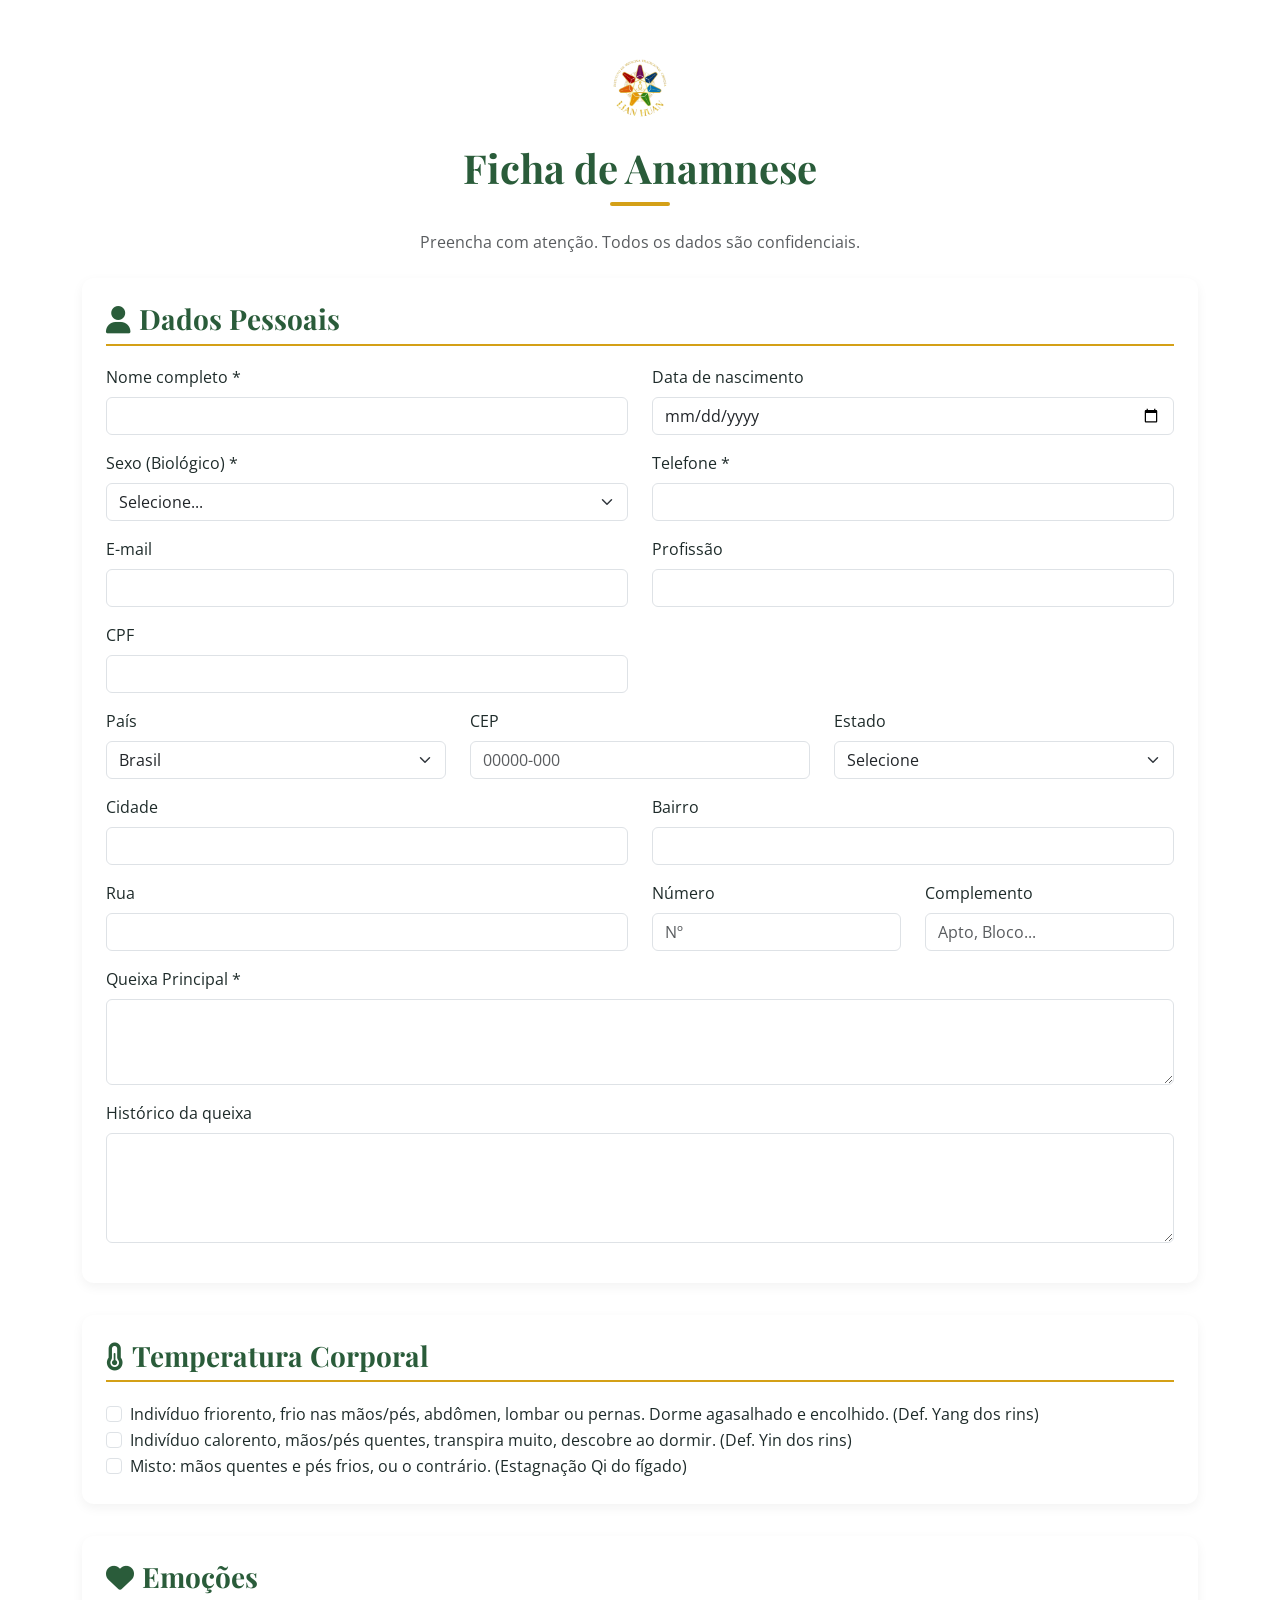
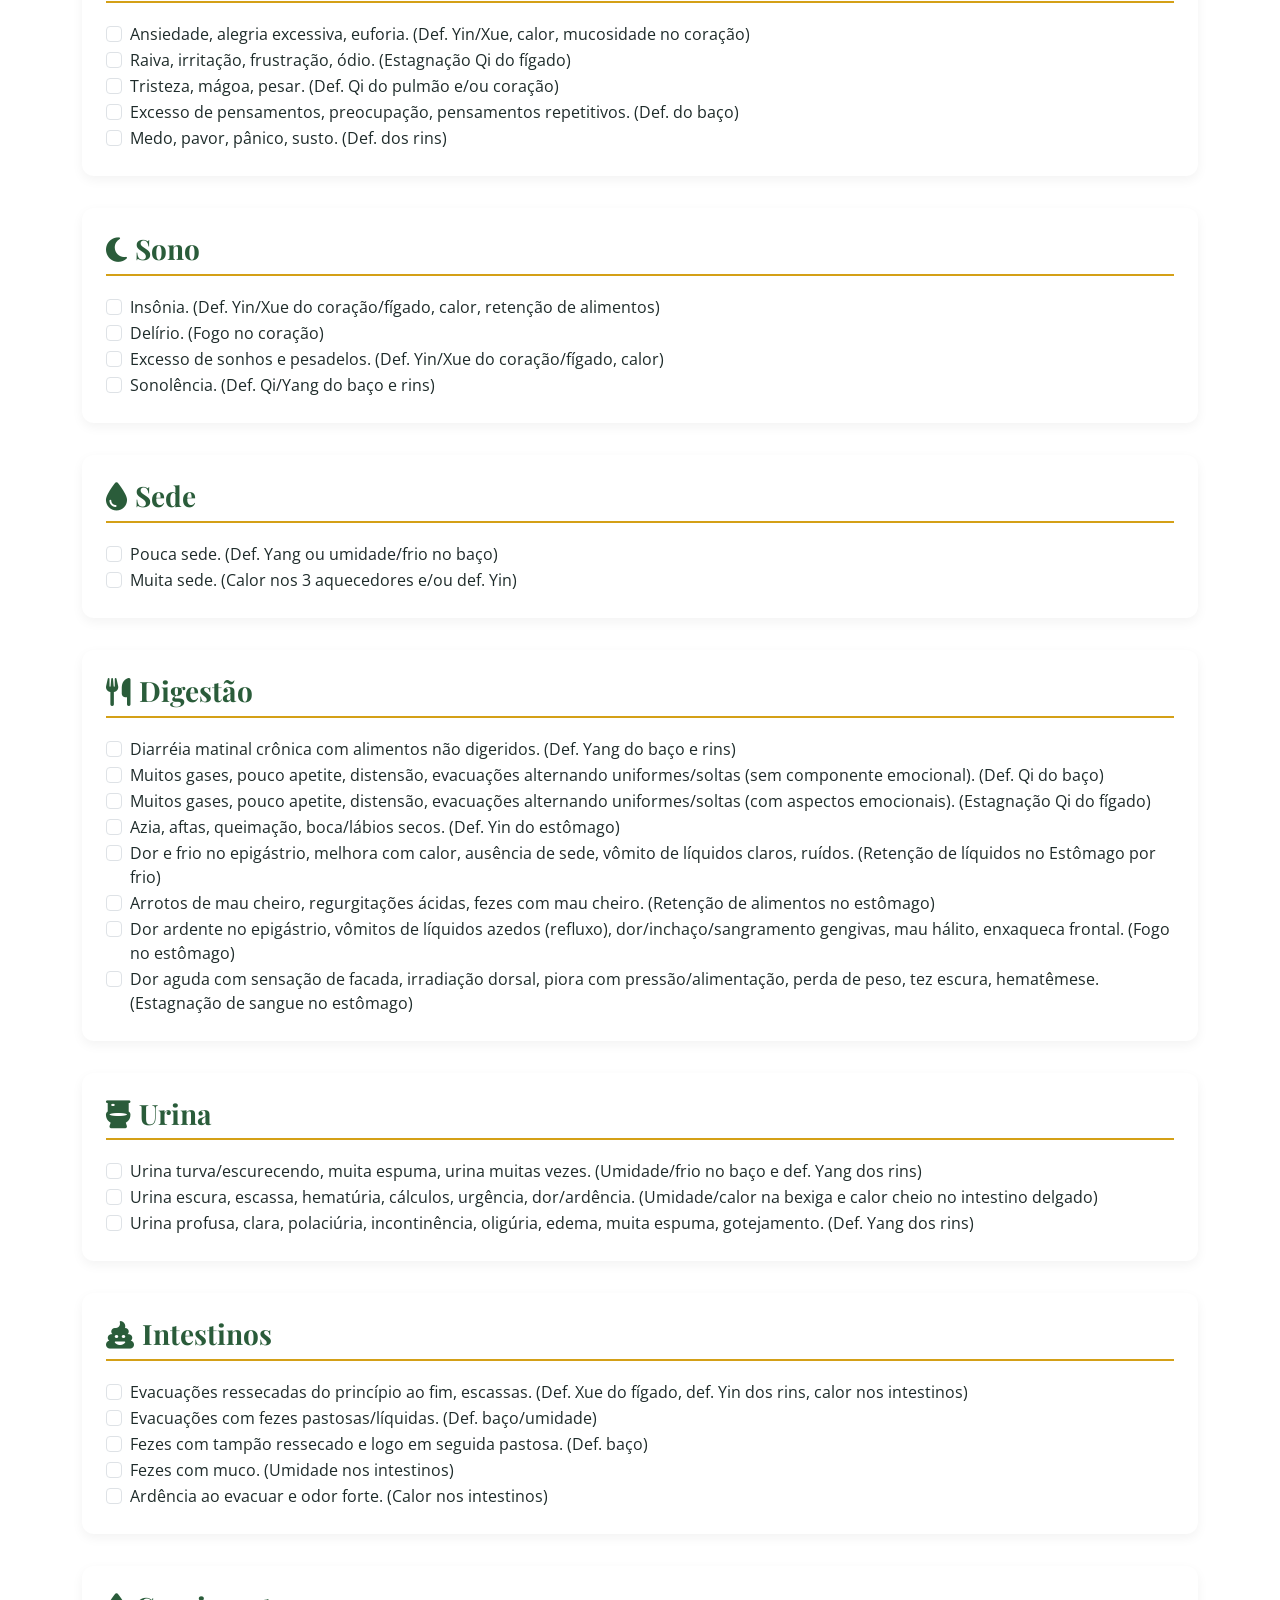
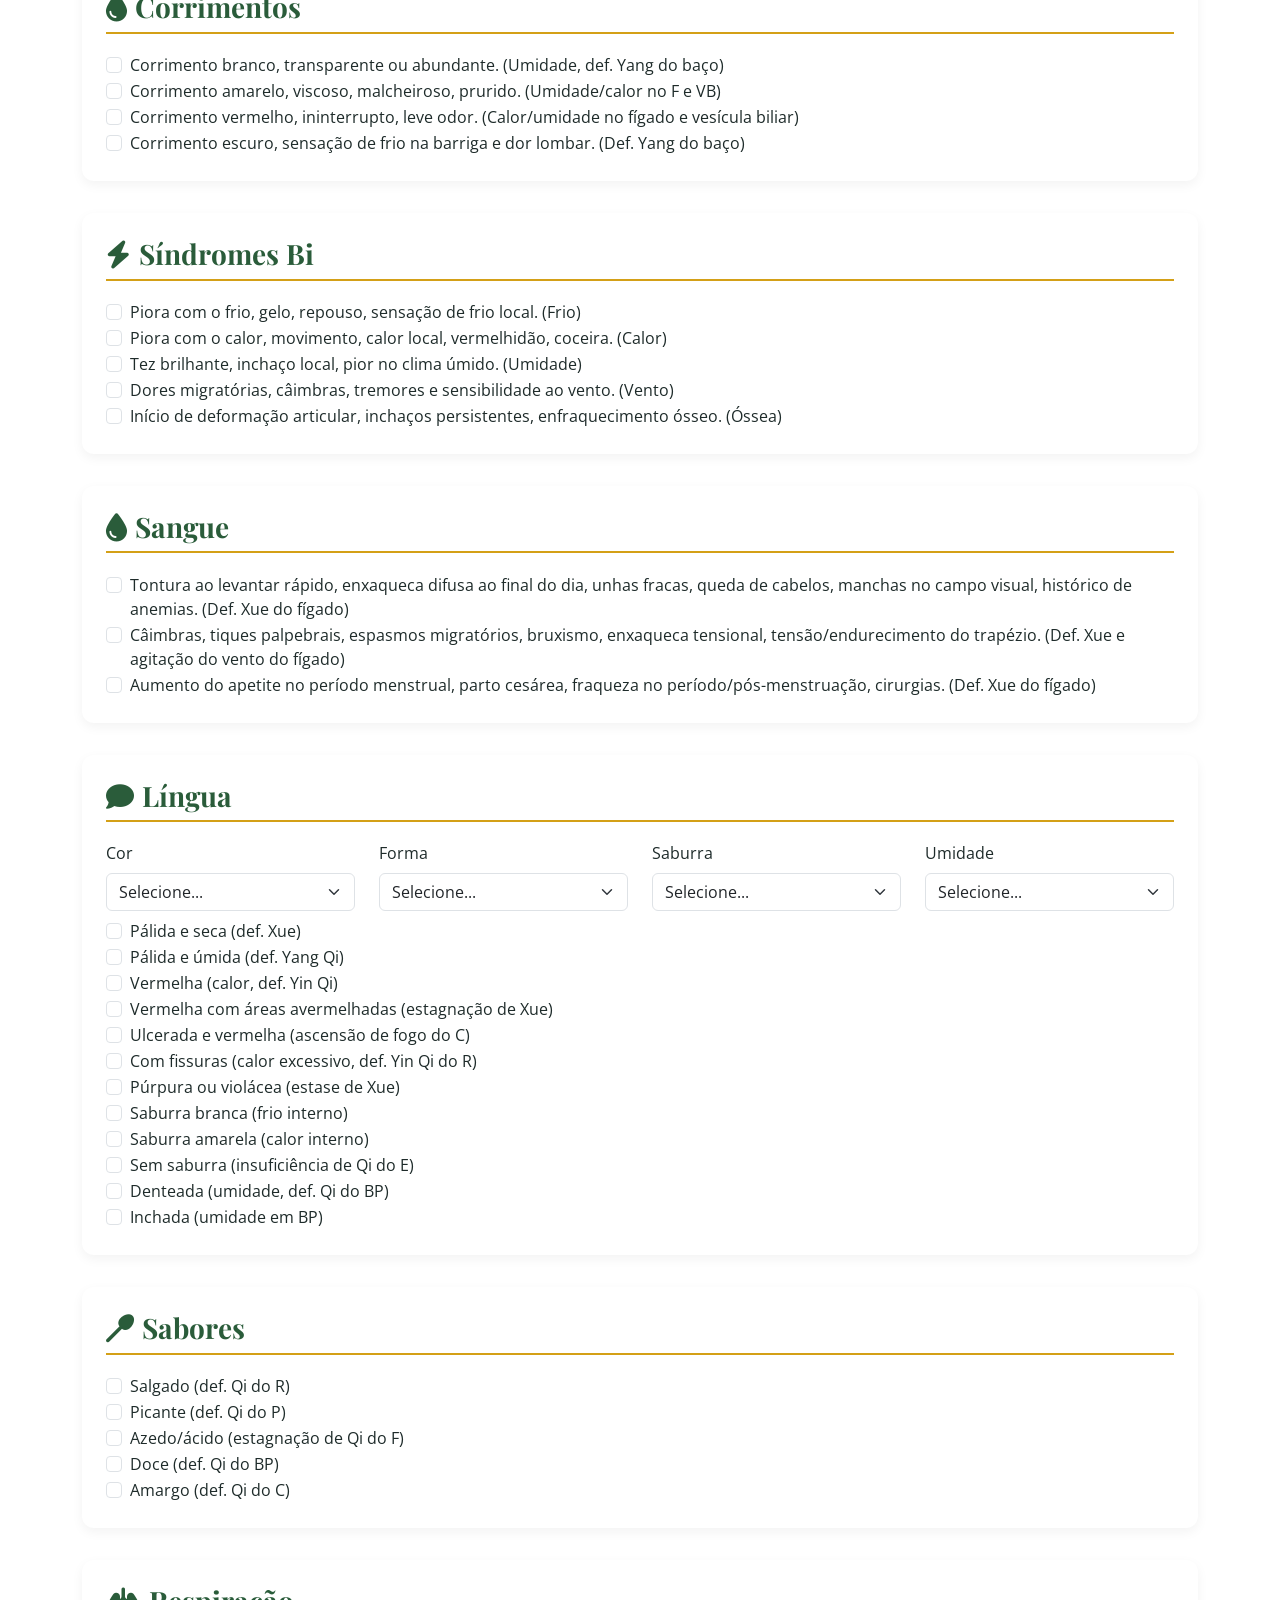
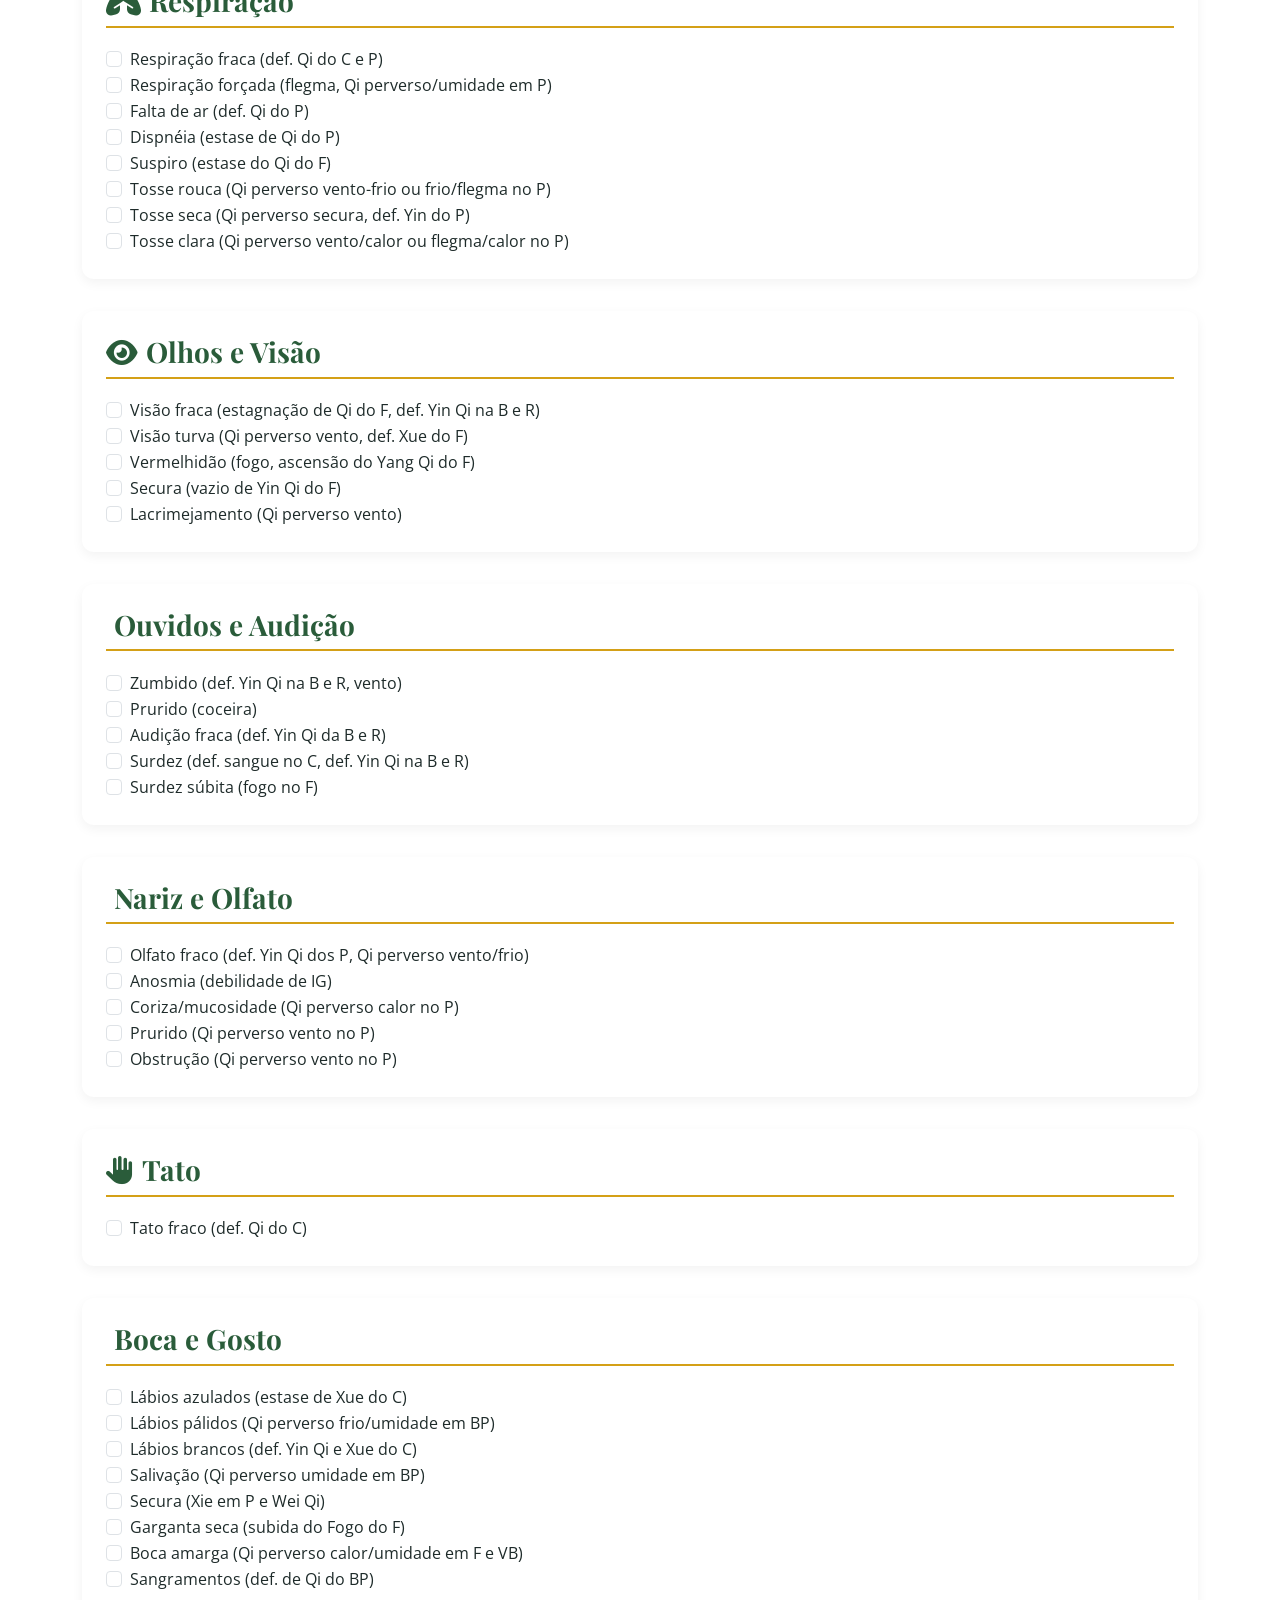
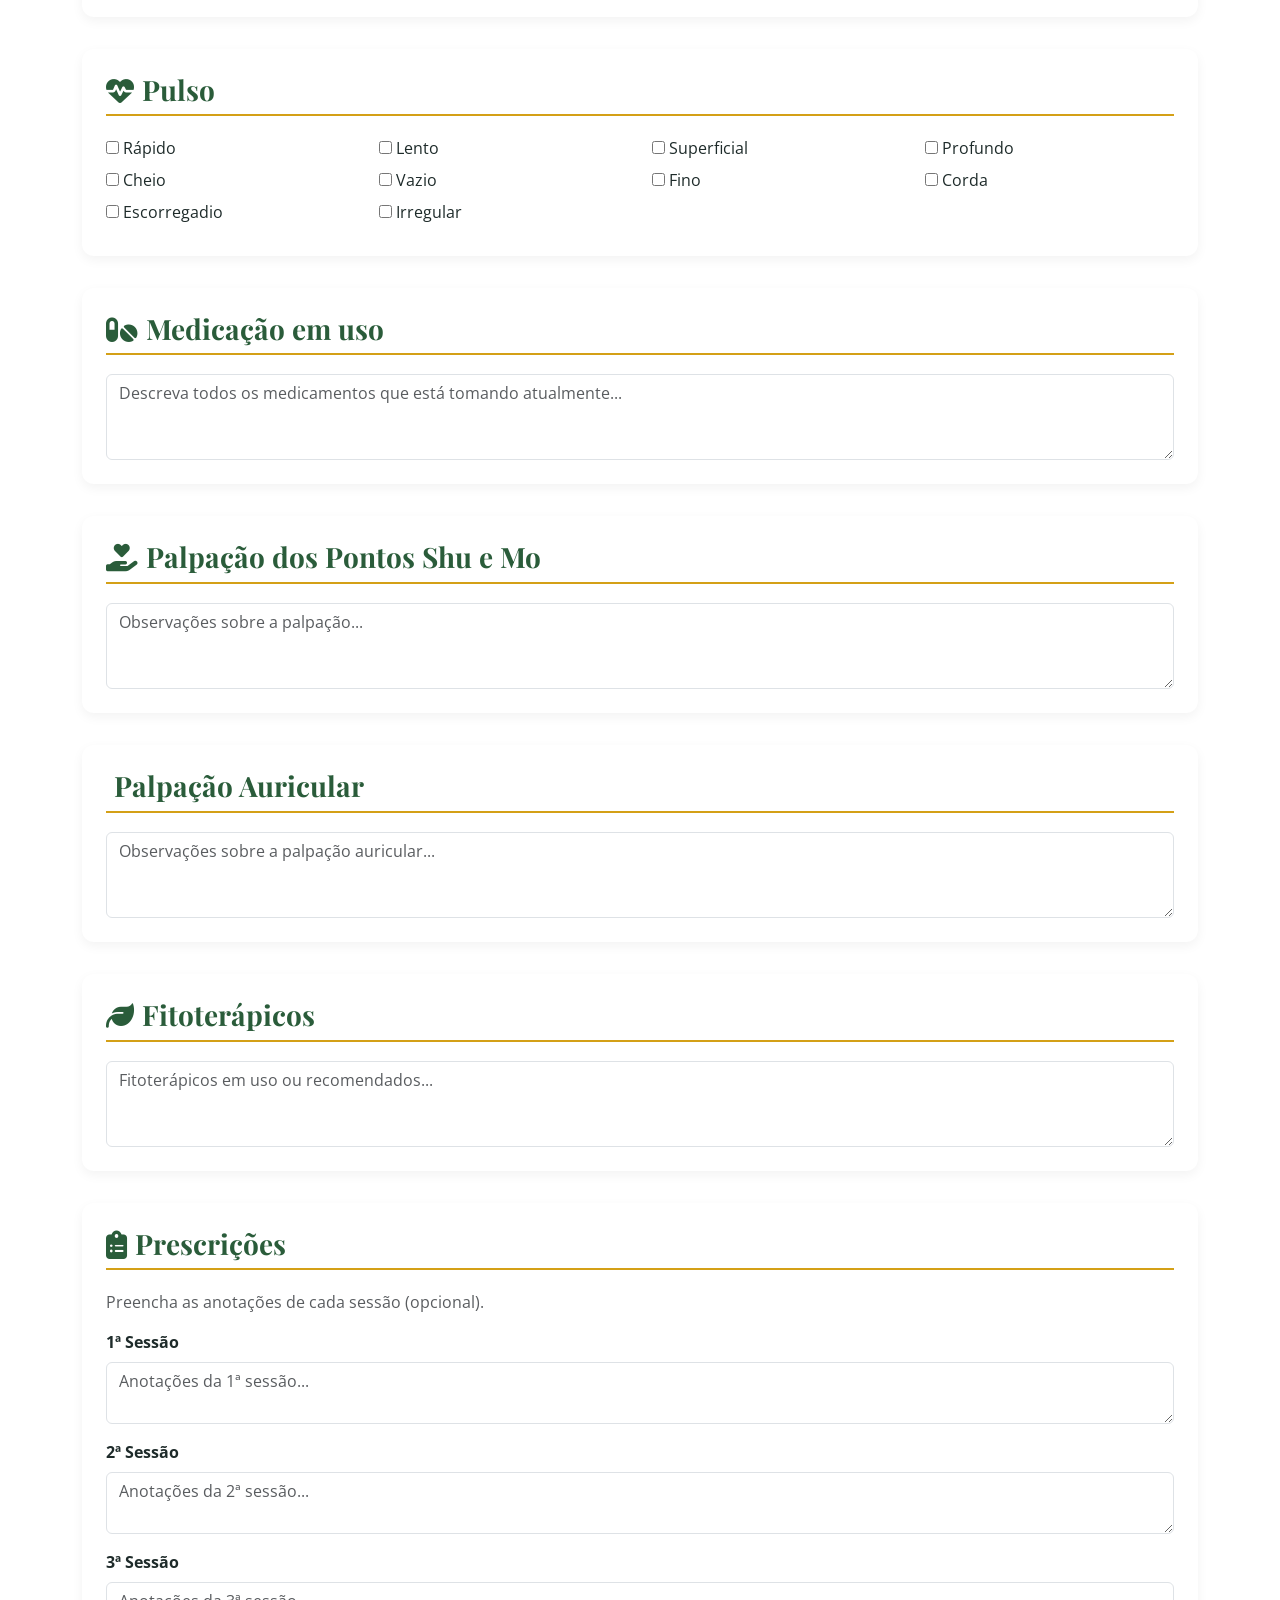
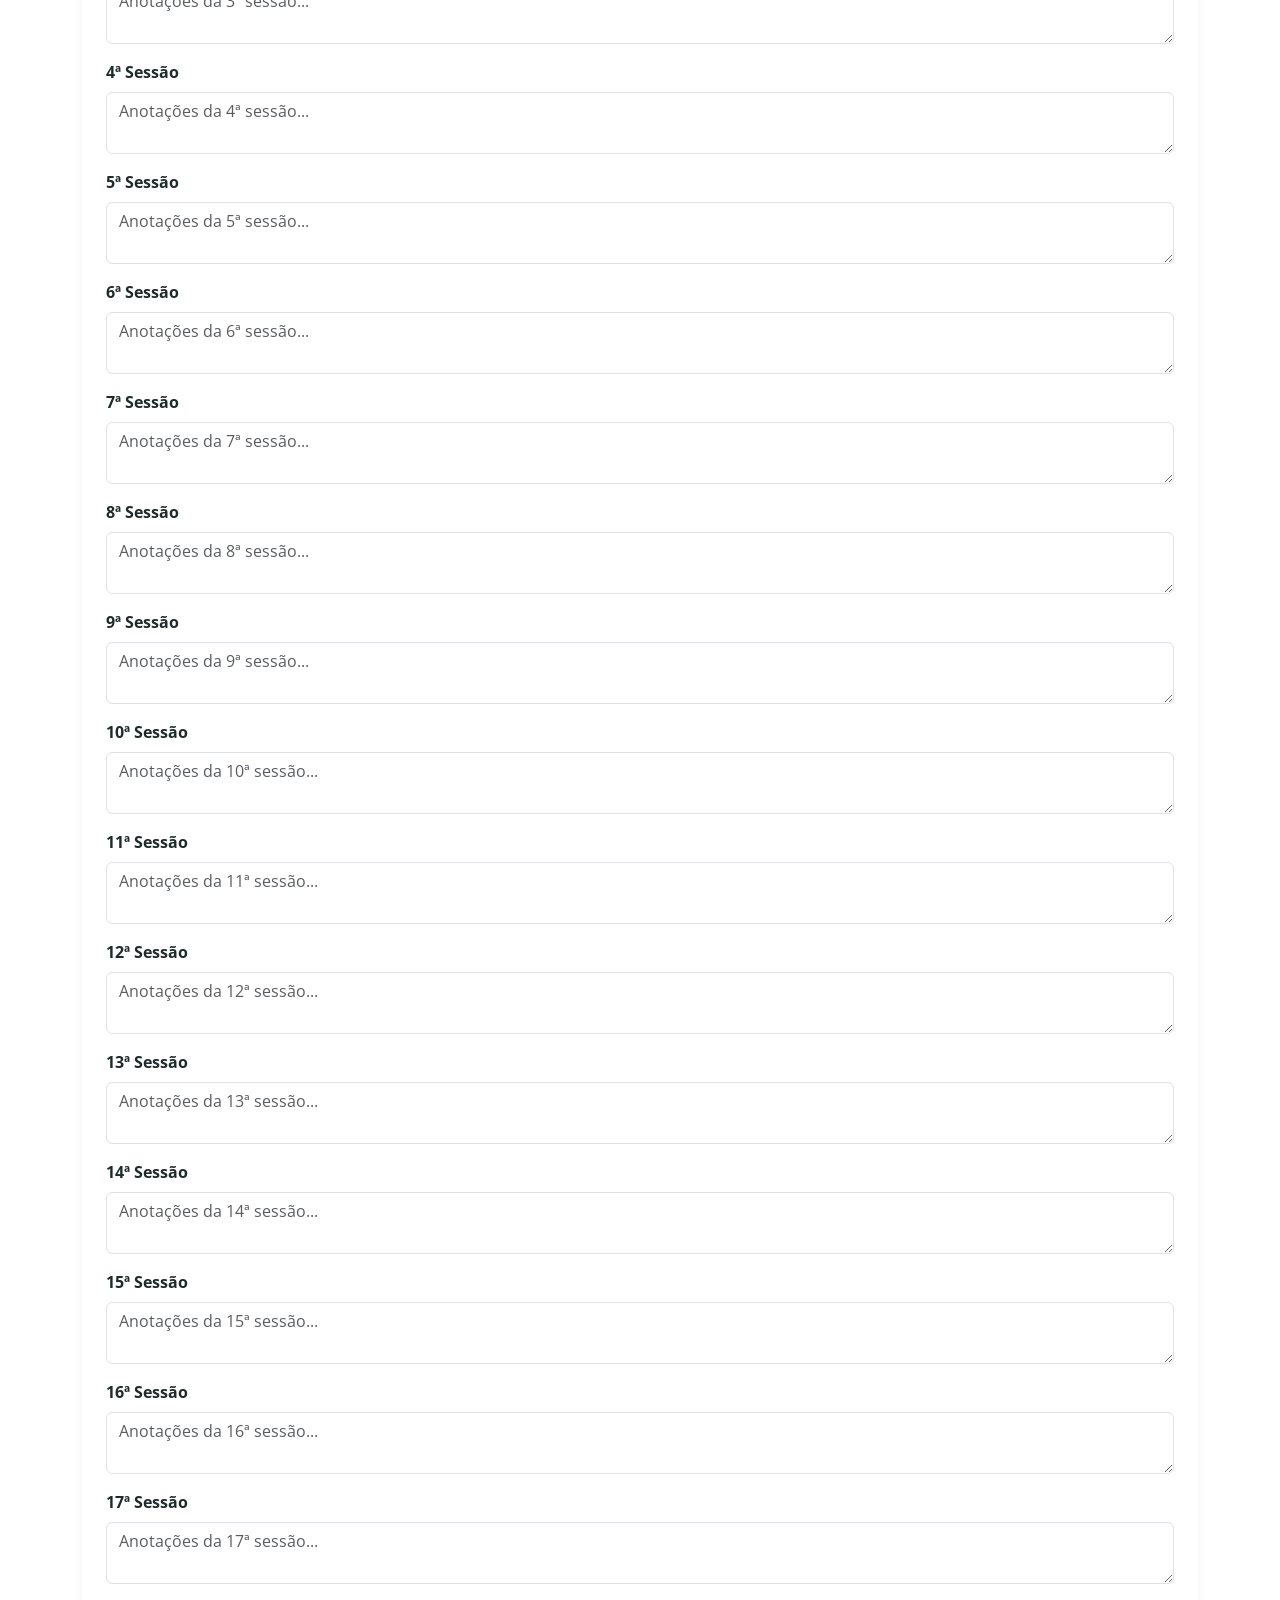
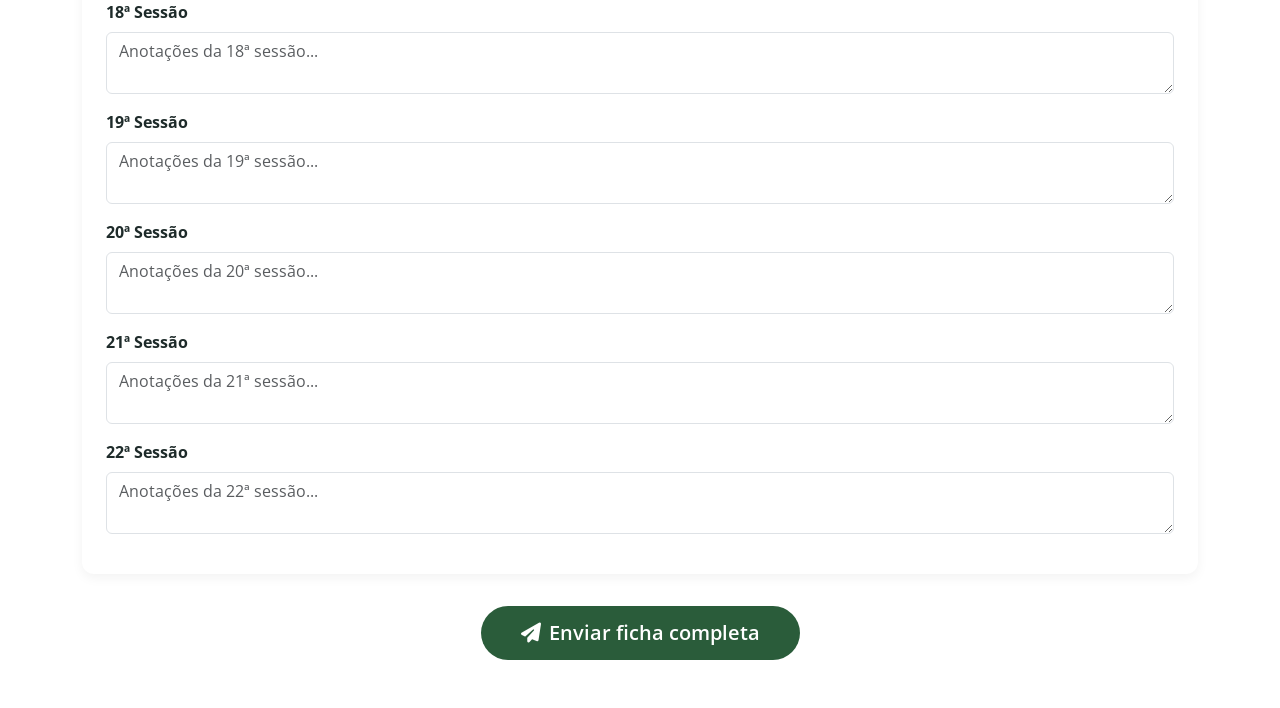
==== commit 6632225e: "changes" ====
--- a/anamnese.html
+++ b/anamnese.html
@@ -23,9 +23,6 @@
       padding-bottom: 0.5rem;
       margin-bottom: 1.2rem;
     }
-    .form-check-inline {
-      margin-right: 1rem;
-    }
     .btn-enviar {
       background: var(--primary);
       border: none;
@@ -65,6 +62,14 @@
             <input type="date" name="data_nasc" class="form-control">
           </div>
           <div class="col-md-6 mb-3">
+            <label class="form-label">Sexo (Biológico) *</label>
+            <select name="sexo" id="sexo" class="form-select" required>
+              <option value="">Selecione...</option>
+              <option value="Masculino">Masculino</option>
+              <option value="Feminino">Feminino</option>
+            </select>
+          </div>
+          <div class="col-md-6 mb-3">
             <label class="form-label">Telefone *</label>
             <input type="tel" name="telefone" class="form-control" required>
           </div>
@@ -80,11 +85,62 @@
             <label class="form-label">CPF</label>
             <input type="text" name="cpf" class="form-control">
           </div>
-          <div class="col-12 mb-3">
-            <label class="form-label">Endereço</label>
-            <input type="text" name="endereco" class="form-control">
-          </div>
-        </div>
+        </div>
+
+        <!-- Endereço completo -->
+        <div class="row">
+          <div class="col-md-4 mb-3">
+            <label class="form-label">País</label>
+            <select name="pais" class="form-select" id="pais">
+              <option value="Brasil" selected>Brasil</option>
+              <option value="Estados Unidos">Estados Unidos</option>
+              <option value="Portugal">Portugal</option>
+              <option value="Alemanha">Alemanha</option>
+              <option value="França">França</option>
+              <option value="Itália">Itália</option>
+            </select>
+          </div>
+          <div class="col-md-4 mb-3">
+            <label class="form-label">CEP</label>
+            <input type="text" name="cep" id="cep" class="form-control" placeholder="00000-000" onblur="buscarCEP(this.value)">
+          </div>
+          <div class="col-md-4 mb-3">
+            <label class="form-label">Estado</label>
+            <select name="estado" id="estado" class="form-select">
+              <option value="">Selecione</option>
+              <option value="AC">AC</option><option value="AL">AL</option><option value="AP">AP</option>
+              <option value="AM">AM</option><option value="BA">BA</option><option value="CE">CE</option>
+              <option value="DF">DF</option><option value="ES">ES</option><option value="GO">GO</option>
+              <option value="MA">MA</option><option value="MT">MT</option><option value="MS">MS</option>
+              <option value="MG">MG</option><option value="PA">PA</option><option value="PB">PB</option>
+              <option value="PR">PR</option><option value="PE">PE</option><option value="PI">PI</option>
+              <option value="RJ">RJ</option><option value="RN">RN</option><option value="RS">RS</option>
+              <option value="RO">RO</option><option value="RR">RR</option><option value="SC">SC</option>
+              <option value="SP">SP</option><option value="SE">SE</option><option value="TO">TO</option>
+            </select>
+          </div>
+          <div class="col-md-6 mb-3">
+            <label class="form-label">Cidade</label>
+            <input type="text" name="cidade" id="cidade" class="form-control">
+          </div>
+          <div class="col-md-6 mb-3">
+            <label class="form-label">Bairro</label>
+            <input type="text" name="bairro" id="bairro" class="form-control">
+          </div>
+          <div class="col-md-6 mb-3">
+            <label class="form-label">Rua</label>
+            <input type="text" name="rua" id="rua" class="form-control">
+          </div>
+          <div class="col-md-3 mb-3">
+            <label class="form-label">Número</label>
+            <input type="text" name="numero" class="form-control" placeholder="Nº">
+          </div>
+          <div class="col-md-3 mb-3">
+            <label class="form-label">Complemento</label>
+            <input type="text" name="complemento" class="form-control" placeholder="Apto, Bloco...">
+          </div>
+        </div>
+
         <div class="mb-3">
           <label class="form-label">Queixa Principal *</label>
           <textarea name="queixa_principal" rows="3" class="form-control" required></textarea>
@@ -95,234 +151,201 @@
         </div>
       </div>
 
-      <!-- ========== TEMPERATURA CORPORAL ========== -->
+      <!-- ========== TEMPERATURA ========== -->
       <div class="anamnese-section">
         <h3><i class="fas fa-thermometer-half me-2"></i>Temperatura Corporal</h3>
-        <div class="form-check">
-          <input class="form-check-input" type="checkbox" name="temp_friorento" value="sim">
-          <label class="form-check-label">Indivíduo friorento, frio nas mãos/pés, abdômen, região lombar ou pernas. Dorme agasalhado e encolhido. (Def. Yang dos rins)</label>
-        </div>
-        <div class="form-check">
-          <input class="form-check-input" type="checkbox" name="temp_calorento" value="sim">
-          <label class="form-check-label">Indivíduo calorento, mãos/pés quentes, transpira muito, descobre ao dormir. (Def. Yin dos rins)</label>
-        </div>
-        <div class="form-check">
-          <input class="form-check-input" type="checkbox" name="temp_misto" value="sim">
-          <label class="form-check-label">Misto: mãos quentes e pés frios, ou o contrário. (Estagnação Qi do fígado)</label>
-        </div>
+        <div class="form-check"><input class="form-check-input" type="checkbox" name="temp_friorento" value="sim"><label class="form-check-label">Indivíduo friorento, frio nas mãos/pés, abdômen, lombar ou pernas. Dorme agasalhado e encolhido. (Def. Yang dos rins)</label></div>
+        <div class="form-check"><input class="form-check-input" type="checkbox" name="temp_calorento" value="sim"><label class="form-check-label">Indivíduo calorento, mãos/pés quentes, transpira muito, descobre ao dormir. (Def. Yin dos rins)</label></div>
+        <div class="form-check"><input class="form-check-input" type="checkbox" name="temp_misto" value="sim"><label class="form-check-label">Misto: mãos quentes e pés frios, ou o contrário. (Estagnação Qi do fígado)</label></div>
       </div>
 
       <!-- ========== EMOÇÕES ========== -->
       <div class="anamnese-section">
         <h3><i class="fas fa-heart me-2"></i>Emoções</h3>
-        <div class="form-check"><input class="form-check-input" type="checkbox" name="emo_ansiedade" value="sim"><label>Ansiedade, alegria excessiva, euforia. (Def. Yin/Xue, calor, mucosidade no coração)</label></div>
-        <div class="form-check"><input class="form-check-input" type="checkbox" name="emo_raiva" value="sim"><label>Raiva, irritação, frustração, ódio. (Estagnação Qi do fígado)</label></div>
-        <div class="form-check"><input class="form-check-input" type="checkbox" name="emo_tristeza" value="sim"><label>Tristeza, mágoa, pesar. (Def. Qi do pulmão e/ou coração)</label></div>
-        <div class="form-check"><input class="form-check-input" type="checkbox" name="emo_preocupacao" value="sim"><label>Excesso de pensamentos, preocupação, pensamentos repetitivos. (Def. do baço)</label></div>
-        <div class="form-check"><input class="form-check-input" type="checkbox" name="emo_medo" value="sim"><label>Medo, pavor, pânico, susto. (Def. dos rins)</label></div>
+        <div class="form-check"><input class="form-check-input" type="checkbox" name="emo_ansiedade" value="sim"><label class="form-check-label">Ansiedade, alegria excessiva, euforia. (Def. Yin/Xue, calor, mucosidade no coração)</label></div>
+        <div class="form-check"><input class="form-check-input" type="checkbox" name="emo_raiva" value="sim"><label class="form-check-label">Raiva, irritação, frustração, ódio. (Estagnação Qi do fígado)</label></div>
+        <div class="form-check"><input class="form-check-input" type="checkbox" name="emo_tristeza" value="sim"><label class="form-check-label">Tristeza, mágoa, pesar. (Def. Qi do pulmão e/ou coração)</label></div>
+        <div class="form-check"><input class="form-check-input" type="checkbox" name="emo_preocupacao" value="sim"><label class="form-check-label">Excesso de pensamentos, preocupação, pensamentos repetitivos. (Def. do baço)</label></div>
+        <div class="form-check"><input class="form-check-input" type="checkbox" name="emo_medo" value="sim"><label class="form-check-label">Medo, pavor, pânico, susto. (Def. dos rins)</label></div>
       </div>
 
       <!-- ========== SONO ========== -->
       <div class="anamnese-section">
         <h3><i class="fas fa-moon me-2"></i>Sono</h3>
-        <div class="form-check"><input class="form-check-input" type="checkbox" name="sono_insonia" value="sim"><label>Insônia. (Def. Yin/Xue do coração/fígado, calor, retenção de alimentos)</label></div>
-        <div class="form-check"><input class="form-check-input" type="checkbox" name="sono_delirio" value="sim"><label>Delírio. (Fogo no coração)</label></div>
-        <div class="form-check"><input class="form-check-input" type="checkbox" name="sono_sonhos" value="sim"><label>Excesso de sonhos e pesadelos. (Def. Yin/Xue do coração/fígado, calor)</label></div>
-        <div class="form-check"><input class="form-check-input" type="checkbox" name="sono_sonolencia" value="sim"><label>Sonolência. (Def. Qi/Yang do baço e rins)</label></div>
+        <div class="form-check"><input class="form-check-input" type="checkbox" name="sono_insonia" value="sim"><label class="form-check-label">Insônia. (Def. Yin/Xue do coração/fígado, calor, retenção de alimentos)</label></div>
+        <div class="form-check"><input class="form-check-input" type="checkbox" name="sono_delirio" value="sim"><label class="form-check-label">Delírio. (Fogo no coração)</label></div>
+        <div class="form-check"><input class="form-check-input" type="checkbox" name="sono_sonhos" value="sim"><label class="form-check-label">Excesso de sonhos e pesadelos. (Def. Yin/Xue do coração/fígado, calor)</label></div>
+        <div class="form-check"><input class="form-check-input" type="checkbox" name="sono_sonolencia" value="sim"><label class="form-check-label">Sonolência. (Def. Qi/Yang do baço e rins)</label></div>
       </div>
 
       <!-- ========== SEDE ========== -->
       <div class="anamnese-section">
         <h3><i class="fas fa-tint me-2"></i>Sede</h3>
-        <div class="form-check"><input class="form-check-input" type="checkbox" name="sede_pouca" value="sim"><label>Pouca sede. (Def. Yang ou umidade/frio no baço)</label></div>
-        <div class="form-check"><input class="form-check-input" type="checkbox" name="sede_muita" value="sim"><label>Muita sede. (Calor nos 3 aquecedores e/ou def. Yin)</label></div>
+        <div class="form-check"><input class="form-check-input" type="checkbox" name="sede_pouca" value="sim"><label class="form-check-label">Pouca sede. (Def. Yang ou umidade/frio no baço)</label></div>
+        <div class="form-check"><input class="form-check-input" type="checkbox" name="sede_muita" value="sim"><label class="form-check-label">Muita sede. (Calor nos 3 aquecedores e/ou def. Yin)</label></div>
       </div>
 
       <!-- ========== DIGESTÃO ========== -->
       <div class="anamnese-section">
         <h3><i class="fas fa-utensils me-2"></i>Digestão</h3>
-        <div class="form-check"><input class="form-check-input" type="checkbox" name="dig_diarreia_matinal" value="sim"><label>Diarréia matinal crônica com alimentos não digeridos. (Def. Yang do baço e rins)</label></div>
-        <div class="form-check"><input class="form-check-input" type="checkbox" name="dig_gases_sem_emocional" value="sim"><label>Muitos gases, pouco apetite, distensão, evacuações alternando uniformes/soltas (sem componente emocional). (Def. Qi do baço)</label></div>
-        <div class="form-check"><input class="form-check-input" type="checkbox" name="dig_gases_com_emocional" value="sim"><label>Muitos gases, pouco apetite, distensão, evacuações alternando uniformes/soltas (com aspectos emocionais). (Estagnação Qi do fígado)</label></div>
-        <div class="form-check"><input class="form-check-input" type="checkbox" name="dig_azia" value="sim"><label>Azia, aftas, queimação, boca/lábios secos. (Def. Yin do estômago)</label></div>
-        <div class="form-check"><input class="form-check-input" type="checkbox" name="dig_dor_fria" value="sim"><label>Dor e frio no epigástrio, melhora com calor, ausência de sede, vômito de líquidos claros, ruídos. (Retenção de líquidos no Estômago por frio)</label></div>
-        <div class="form-check"><input class="form-check-input" type="checkbox" name="dig_arrotos" value="sim"><label>Arrotos de mau cheiro, regurgitações ácidas, fezes com mau cheiro. (Retenção de alimentos no estômago)</label></div>
-        <div class="form-check"><input class="form-check-input" type="checkbox" name="dig_dor_ardente" value="sim"><label>Dor ardente no epigástrio, vômitos de líquidos azedos (refluxo), dor/inchaço/sangramento gengivas, mau hálito, enxaqueca frontal. (Fogo no estômago)</label></div>
-        <div class="form-check"><input class="form-check-input" type="checkbox" name="dig_dor_facada" value="sim"><label>Dor aguda com sensação de facada, irradiação dorsal, piora com pressão/alimentação, perda de peso, tez escura, hematêmese. (Estagnação de sangue no estômago)</label></div>
+        <div class="form-check"><input class="form-check-input" type="checkbox" name="dig_diarreia_matinal" value="sim"><label class="form-check-label">Diarréia matinal crônica com alimentos não digeridos. (Def. Yang do baço e rins)</label></div>
+        <div class="form-check"><input class="form-check-input" type="checkbox" name="dig_gases_sem_emocional" value="sim"><label class="form-check-label">Muitos gases, pouco apetite, distensão, evacuações alternando uniformes/soltas (sem componente emocional). (Def. Qi do baço)</label></div>
+        <div class="form-check"><input class="form-check-input" type="checkbox" name="dig_gases_com_emocional" value="sim"><label class="form-check-label">Muitos gases, pouco apetite, distensão, evacuações alternando uniformes/soltas (com aspectos emocionais). (Estagnação Qi do fígado)</label></div>
+        <div class="form-check"><input class="form-check-input" type="checkbox" name="dig_azia" value="sim"><label class="form-check-label">Azia, aftas, queimação, boca/lábios secos. (Def. Yin do estômago)</label></div>
+        <div class="form-check"><input class="form-check-input" type="checkbox" name="dig_dor_fria" value="sim"><label class="form-check-label">Dor e frio no epigástrio, melhora com calor, ausência de sede, vômito de líquidos claros, ruídos. (Retenção de líquidos no Estômago por frio)</label></div>
+        <div class="form-check"><input class="form-check-input" type="checkbox" name="dig_arrotos" value="sim"><label class="form-check-label">Arrotos de mau cheiro, regurgitações ácidas, fezes com mau cheiro. (Retenção de alimentos no estômago)</label></div>
+        <div class="form-check"><input class="form-check-input" type="checkbox" name="dig_dor_ardente" value="sim"><label class="form-check-label">Dor ardente no epigástrio, vômitos de líquidos azedos (refluxo), dor/inchaço/sangramento gengivas, mau hálito, enxaqueca frontal. (Fogo no estômago)</label></div>
+        <div class="form-check"><input class="form-check-input" type="checkbox" name="dig_dor_facada" value="sim"><label class="form-check-label">Dor aguda com sensação de facada, irradiação dorsal, piora com pressão/alimentação, perda de peso, tez escura, hematêmese. (Estagnação de sangue no estômago)</label></div>
       </div>
 
       <!-- ========== URINA ========== -->
       <div class="anamnese-section">
         <h3><i class="fas fa-toilet me-2"></i>Urina</h3>
-        <div class="form-check"><input class="form-check-input" type="checkbox" name="urina_turva" value="sim"><label>Urina turva/escurecendo, muita espuma, urina muitas vezes. (Umidade/frio no baço e def. Yang dos rins)</label></div>
-        <div class="form-check"><input class="form-check-input" type="checkbox" name="urina_escura" value="sim"><label>Urina escura, escassa, hematúria, cálculos, urgência, dor/ardência. (Umidade/calor na bexiga e calor cheio no intestino delgado)</label></div>
-        <div class="form-check"><input class="form-check-input" type="checkbox" name="urina_profusa" value="sim"><label>Urina profusa, clara, polaciúria, incontinência, oligúria, edema, muita espuma, gotejamento. (Def. Yang dos rins)</label></div>
+        <div class="form-check"><input class="form-check-input" type="checkbox" name="urina_turva" value="sim"><label class="form-check-label">Urina turva/escurecendo, muita espuma, urina muitas vezes. (Umidade/frio no baço e def. Yang dos rins)</label></div>
+        <div class="form-check"><input class="form-check-input" type="checkbox" name="urina_escura" value="sim"><label class="form-check-label">Urina escura, escassa, hematúria, cálculos, urgência, dor/ardência. (Umidade/calor na bexiga e calor cheio no intestino delgado)</label></div>
+        <div class="form-check"><input class="form-check-input" type="checkbox" name="urina_profusa" value="sim"><label class="form-check-label">Urina profusa, clara, polaciúria, incontinência, oligúria, edema, muita espuma, gotejamento. (Def. Yang dos rins)</label></div>
       </div>
 
       <!-- ========== INTESTINOS ========== -->
       <div class="anamnese-section">
         <h3><i class="fas fa-poo me-2"></i>Intestinos</h3>
-        <div class="form-check"><input class="form-check-input" type="checkbox" name="int_ressecadas" value="sim"><label>Evacuações ressecadas do princípio ao fim, escassas. (Def. Xue do fígado, def. Yin dos rins, calor nos intestinos)</label></div>
-        <div class="form-check"><input class="form-check-input" type="checkbox" name="int_pastosas" value="sim"><label>Evacuações com fezes pastosas/líquidas. (Def. baço/umidade)</label></div>
-        <div class="form-check"><input class="form-check-input" type="checkbox" name="int_tampao" value="sim"><label>Fezes com tampão ressecado e logo em seguida pastosa. (Def. baço)</label></div>
-        <div class="form-check"><input class="form-check-input" type="checkbox" name="int_muco" value="sim"><label>Fezes com muco. (Umidade nos intestinos)</label></div>
-        <div class="form-check"><input class="form-check-input" type="checkbox" name="int_ardencia" value="sim"><label>Ardência ao evacuar e odor forte. (Calor nos intestinos)</label></div>
-      </div>
-
-      <!-- ========== MENSTRUAÇÃO ========== -->
-      <div class="anamnese-section">
+        <div class="form-check"><input class="form-check-input" type="checkbox" name="int_ressecadas" value="sim"><label class="form-check-label">Evacuações ressecadas do princípio ao fim, escassas. (Def. Xue do fígado, def. Yin dos rins, calor nos intestinos)</label></div>
+        <div class="form-check"><input class="form-check-input" type="checkbox" name="int_pastosas" value="sim"><label class="form-check-label">Evacuações com fezes pastosas/líquidas. (Def. baço/umidade)</label></div>
+        <div class="form-check"><input class="form-check-input" type="checkbox" name="int_tampao" value="sim"><label class="form-check-label">Fezes com tampão ressecado e logo em seguida pastosa. (Def. baço)</label></div>
+        <div class="form-check"><input class="form-check-input" type="checkbox" name="int_muco" value="sim"><label class="form-check-label">Fezes com muco. (Umidade nos intestinos)</label></div>
+        <div class="form-check"><input class="form-check-input" type="checkbox" name="int_ardencia" value="sim"><label class="form-check-label">Ardência ao evacuar e odor forte. (Calor nos intestinos)</label></div>
+      </div>
+
+      <!-- ========== MENSTRUAÇÃO (condicional) ========== -->
+      <div id="menstruacao-section" class="anamnese-section" style="display: none;">
         <h3><i class="fas fa-venus me-2"></i>Menstruação</h3>
-        <div class="form-check"><input class="form-check-input" type="checkbox" name="men_adianta" value="sim"><label>Ciclo adianta 7 a 10 dias. (Def. baço, calor)</label></div>
-        <div class="form-check"><input class="form-check-input" type="checkbox" name="men_atrasa" value="sim"><label>Ciclo atrasa 7 a 10 dias. (Estagnação Qi/Xue do fígado, def. baço)</label></div>
-        <div class="form-check"><input class="form-check-input" type="checkbox" name="men_irregular" value="sim"><label>Ciclo irregular (atrasa ou adianta). (Estagnação Qi do fígado, def. baço/rim)</label></div>
-        <div class="form-check"><input class="form-check-input" type="checkbox" name="men_tpm_distensao" value="sim"><label>TPM com distensão abdominal, displasia mamária, irritabilidade, amenorréia, dismenorréia. (Estagnação Qi do fígado)</label></div>
-        <div class="form-check"><input class="form-check-input" type="checkbox" name="men_tpm_coagulos" value="sim"><label>TPM com dismenorréia, sangramento escuro, coágulos, fisgadas no ovário no período ovulatório. (Estagnação Xue do fígado)</label></div>
+        <div class="form-check"><input class="form-check-input" type="checkbox" name="men_adianta" value="sim"><label class="form-check-label">Ciclo adianta 7 a 10 dias. (Def. baço, calor)</label></div>
+        <div class="form-check"><input class="form-check-input" type="checkbox" name="men_atrasa" value="sim"><label class="form-check-label">Ciclo atrasa 7 a 10 dias. (Estagnação Qi/Xue do fígado, def. baço)</label></div>
+        <div class="form-check"><input class="form-check-input" type="checkbox" name="men_irregular" value="sim"><label class="form-check-label">Ciclo irregular (atrasa ou adianta). (Estagnação Qi do fígado, def. baço/rim)</label></div>
+        <div class="form-check"><input class="form-check-input" type="checkbox" name="men_tpm_distensao" value="sim"><label class="form-check-label">TPM com distensão abdominal, displasia mamária, irritabilidade, amenorréia, dismenorréia. (Estagnação Qi do fígado)</label></div>
+        <div class="form-check"><input class="form-check-input" type="checkbox" name="men_tpm_coagulos" value="sim"><label class="form-check-label">TPM com dismenorréia, sangramento escuro, coágulos, fisgadas no ovário no período ovulatório. (Estagnação Xue do fígado)</label></div>
       </div>
 
       <!-- ========== CORRIMENTOS ========== -->
       <div class="anamnese-section">
         <h3><i class="fas fa-tint me-2"></i>Corrimentos</h3>
-        <div class="form-check"><input class="form-check-input" type="checkbox" name="corr_branco" value="sim"><label>Corrimento branco, transparente ou abundante. (Umidade, def. Yang do baço)</label></div>
-        <div class="form-check"><input class="form-check-input" type="checkbox" name="corr_amarelo" value="sim"><label>Corrimento amarelo, viscoso, malcheiroso, prurido. (Umidade/calor no F e VB)</label></div>
-        <div class="form-check"><input class="form-check-input" type="checkbox" name="corr_vermelho" value="sim"><label>Corrimento vermelho, ininterrupto, leve odor. (Calor/umidade no fígado e vesícula biliar)</label></div>
-        <div class="form-check"><input class="form-check-input" type="checkbox" name="corr_escuro" value="sim"><label>Corrimento escuro, sensação de frio na barriga e dor lombar. (Def. Yang do baço)</label></div>
+        <div class="form-check"><input class="form-check-input" type="checkbox" name="corr_branco" value="sim"><label class="form-check-label">Corrimento branco, transparente ou abundante. (Umidade, def. Yang do baço)</label></div>
+        <div class="form-check"><input class="form-check-input" type="checkbox" name="corr_amarelo" value="sim"><label class="form-check-label">Corrimento amarelo, viscoso, malcheiroso, prurido. (Umidade/calor no F e VB)</label></div>
+        <div class="form-check"><input class="form-check-input" type="checkbox" name="corr_vermelho" value="sim"><label class="form-check-label">Corrimento vermelho, ininterrupto, leve odor. (Calor/umidade no fígado e vesícula biliar)</label></div>
+        <div class="form-check"><input class="form-check-input" type="checkbox" name="corr_escuro" value="sim"><label class="form-check-label">Corrimento escuro, sensação de frio na barriga e dor lombar. (Def. Yang do baço)</label></div>
       </div>
 
       <!-- ========== SÍNDROMES BI ========== -->
       <div class="anamnese-section">
         <h3><i class="fas fa-bolt me-2"></i>Síndromes Bi</h3>
-        <div class="form-check"><input class="form-check-input" type="checkbox" name="bi_frio" value="sim"><label>Piora com o frio, gelo, repouso, sensação de frio local. (Frio)</label></div>
-        <div class="form-check"><input class="form-check-input" type="checkbox" name="bi_calor" value="sim"><label>Piora com o calor, movimento, calor local, vermelhidão, coceira. (Calor)</label></div>
-        <div class="form-check"><input class="form-check-input" type="checkbox" name="bi_umidade" value="sim"><label>Tez brilhante, inchaço local, pior no clima úmido. (Umidade)</label></div>
-        <div class="form-check"><input class="form-check-input" type="checkbox" name="bi_vento" value="sim"><label>Dores migratórias, câimbras, tremores e sensibilidade ao vento. (Vento)</label></div>
-        <div class="form-check"><input class="form-check-input" type="checkbox" name="bi_ossea" value="sim"><label>Início de deformação articular, inchaços persistentes, enfraquecimento ósseo. (Óssea)</label></div>
+        <div class="form-check"><input class="form-check-input" type="checkbox" name="bi_frio" value="sim"><label class="form-check-label">Piora com o frio, gelo, repouso, sensação de frio local. (Frio)</label></div>
+        <div class="form-check"><input class="form-check-input" type="checkbox" name="bi_calor" value="sim"><label class="form-check-label">Piora com o calor, movimento, calor local, vermelhidão, coceira. (Calor)</label></div>
+        <div class="form-check"><input class="form-check-input" type="checkbox" name="bi_umidade" value="sim"><label class="form-check-label">Tez brilhante, inchaço local, pior no clima úmido. (Umidade)</label></div>
+        <div class="form-check"><input class="form-check-input" type="checkbox" name="bi_vento" value="sim"><label class="form-check-label">Dores migratórias, câimbras, tremores e sensibilidade ao vento. (Vento)</label></div>
+        <div class="form-check"><input class="form-check-input" type="checkbox" name="bi_ossea" value="sim"><label class="form-check-label">Início de deformação articular, inchaços persistentes, enfraquecimento ósseo. (Óssea)</label></div>
       </div>
 
       <!-- ========== SANGUE ========== -->
       <div class="anamnese-section">
         <h3><i class="fas fa-droplet me-2"></i>Sangue</h3>
-        <div class="form-check"><input class="form-check-input" type="checkbox" name="sangue_tontura" value="sim"><label>Tontura ao levantar rápido, enxaqueca difusa ao final do dia, unhas fracas, queda de cabelos, manchas no campo visual, histórico de anemias. (Def. Xue do fígado)</label></div>
-        <div class="form-check"><input class="form-check-input" type="checkbox" name="sangue_caimbras" value="sim"><label>Câimbras, tiques palpebrais, espasmos migratórios, bruxismo, enxaqueca tensional, tensão/endurecimento do trapézio. (Def. Xue e agitação do vento do fígado)</label></div>
-        <div class="form-check"><input class="form-check-input" type="checkbox" name="sangue_apetite" value="sim"><label>Aumento do apetite no período menstrual, parto cesárea, fraqueza no período/pós-menstruação, cirurgias. (Def. Xue do fígado)</label></div>
+        <div class="form-check"><input class="form-check-input" type="checkbox" name="sangue_tontura" value="sim"><label class="form-check-label">Tontura ao levantar rápido, enxaqueca difusa ao final do dia, unhas fracas, queda de cabelos, manchas no campo visual, histórico de anemias. (Def. Xue do fígado)</label></div>
+        <div class="form-check"><input class="form-check-input" type="checkbox" name="sangue_caimbras" value="sim"><label class="form-check-label">Câimbras, tiques palpebrais, espasmos migratórios, bruxismo, enxaqueca tensional, tensão/endurecimento do trapézio. (Def. Xue e agitação do vento do fígado)</label></div>
+        <div class="form-check"><input class="form-check-input" type="checkbox" name="sangue_apetite" value="sim"><label class="form-check-label">Aumento do apetite no período menstrual, parto cesárea, fraqueza no período/pós-menstruação, cirurgias. (Def. Xue do fígado)</label></div>
       </div>
 
       <!-- ========== LÍNGUA ========== -->
       <div class="anamnese-section">
         <h3><i class="fas fa-comment me-2"></i>Língua</h3>
         <div class="row">
-          <div class="col-md-4 mb-2">
-            <label class="form-label">Cor</label>
-            <select name="lingua_cor" class="form-select">
-              <option value="">Selecione...</option>
-              <option>Normal</option><option>Pálida</option><option>Vermelha</option><option>Vermelha escura</option><option>Púrpura</option>
-            </select>
-          </div>
-          <div class="col-md-4 mb-2">
-            <label class="form-label">Forma</label>
-            <select name="lingua_forma" class="form-select">
-              <option value="">Selecione...</option>
-              <option>Rachadura</option><option>Desviada</option><option>Longa</option><option>Curta</option><option>Trêmula</option><option>Marcas de dentes</option><option>Inchada</option><option>Fina</option>
-            </select>
-          </div>
-          <div class="col-md-4 mb-2">
-            <label class="form-label">Saburra</label>
-            <select name="lingua_saburra" class="form-select">
-              <option value="">Selecione...</option>
-              <option>Espessa</option><option>Muito espessa</option><option>Pegajosa</option><option>Branca</option><option>Amarela</option><option>Preta</option>
-            </select>
-          </div>
-          <div class="col-md-4 mb-2">
-            <label class="form-label">Umidade</label>
-            <select name="lingua_umidade" class="form-select">
-              <option value="">Selecione...</option>
-              <option>Muito úmida</option><option>Pegajosa</option><option>Seca</option>
-            </select>
-          </div>
-        </div>
-        <div class="form-check"><input class="form-check-input" type="checkbox" name="lingua_palida_seca" value="sim"><label>Pálida e seca (def. Xue)</label></div>
-        <div class="form-check"><input class="form-check-input" type="checkbox" name="lingua_palida_umida" value="sim"><label>Pálida e úmida (def. Yang Qi)</label></div>
-        <div class="form-check"><input class="form-check-input" type="checkbox" name="lingua_vermelha" value="sim"><label>Vermelha (calor, def. Yin Qi)</label></div>
-        <div class="form-check"><input class="form-check-input" type="checkbox" name="lingua_vermelha_areas" value="sim"><label>Vermelha com áreas avermelhadas (estagnação de Xue)</label></div>
-        <div class="form-check"><input class="form-check-input" type="checkbox" name="lingua_ulcerada" value="sim"><label>Ulcerada e vermelha (ascensão de fogo do C)</label></div>
-        <div class="form-check"><input class="form-check-input" type="checkbox" name="lingua_fissuras" value="sim"><label>Com fissuras (calor excessivo, def. Yin Qi do R)</label></div>
-        <div class="form-check"><input class="form-check-input" type="checkbox" name="lingua_purpura" value="sim"><label>Púrpura ou violácea (estase de Xue)</label></div>
-        <div class="form-check"><input class="form-check-input" type="checkbox" name="lingua_saburra_branca" value="sim"><label>Saburra branca (frio interno)</label></div>
-        <div class="form-check"><input class="form-check-input" type="checkbox" name="lingua_saburra_amarela" value="sim"><label>Saburra amarela (calor interno)</label></div>
-        <div class="form-check"><input class="form-check-input" type="checkbox" name="lingua_sem_saburra" value="sim"><label>Sem saburra (insuficiência de Qi do E)</label></div>
-        <div class="form-check"><input class="form-check-input" type="checkbox" name="lingua_denteada" value="sim"><label>Denteada (umidade, def. Qi do BP)</label></div>
-        <div class="form-check"><input class="form-check-input" type="checkbox" name="lingua_inchada" value="sim"><label>Inchada (umidade em BP)</label></div>
+          <div class="col-md-3 mb-2"><label class="form-label">Cor</label><select name="lingua_cor" class="form-select"><option value="">Selecione...</option><option>Normal</option><option>Pálida</option><option>Vermelha</option><option>Vermelha escura</option><option>Púrpura</option></select></div>
+          <div class="col-md-3 mb-2"><label class="form-label">Forma</label><select name="lingua_forma" class="form-select"><option value="">Selecione...</option><option>Rachadura</option><option>Desviada</option><option>Longa</option><option>Curta</option><option>Trêmula</option><option>Marcas de dentes</option><option>Inchada</option><option>Fina</option></select></div>
+          <div class="col-md-3 mb-2"><label class="form-label">Saburra</label><select name="lingua_saburra" class="form-select"><option value="">Selecione...</option><option>Espessa</option><option>Muito espessa</option><option>Pegajosa</option><option>Branca</option><option>Amarela</option><option>Preta</option></select></div>
+          <div class="col-md-3 mb-2"><label class="form-label">Umidade</label><select name="lingua_umidade" class="form-select"><option value="">Selecione...</option><option>Muito úmida</option><option>Pegajosa</option><option>Seca</option></select></div>
+        </div>
+        <div class="form-check"><input class="form-check-input" type="checkbox" name="lingua_palida_seca" value="sim"><label class="form-check-label">Pálida e seca (def. Xue)</label></div>
+        <div class="form-check"><input class="form-check-input" type="checkbox" name="lingua_palida_umida" value="sim"><label class="form-check-label">Pálida e úmida (def. Yang Qi)</label></div>
+        <div class="form-check"><input class="form-check-input" type="checkbox" name="lingua_vermelha" value="sim"><label class="form-check-label">Vermelha (calor, def. Yin Qi)</label></div>
+        <div class="form-check"><input class="form-check-input" type="checkbox" name="lingua_vermelha_areas" value="sim"><label class="form-check-label">Vermelha com áreas avermelhadas (estagnação de Xue)</label></div>
+        <div class="form-check"><input class="form-check-input" type="checkbox" name="lingua_ulcerada" value="sim"><label class="form-check-label">Ulcerada e vermelha (ascensão de fogo do C)</label></div>
+        <div class="form-check"><input class="form-check-input" type="checkbox" name="lingua_fissuras" value="sim"><label class="form-check-label">Com fissuras (calor excessivo, def. Yin Qi do R)</label></div>
+        <div class="form-check"><input class="form-check-input" type="checkbox" name="lingua_purpura" value="sim"><label class="form-check-label">Púrpura ou violácea (estase de Xue)</label></div>
+        <div class="form-check"><input class="form-check-input" type="checkbox" name="lingua_saburra_branca" value="sim"><label class="form-check-label">Saburra branca (frio interno)</label></div>
+        <div class="form-check"><input class="form-check-input" type="checkbox" name="lingua_saburra_amarela" value="sim"><label class="form-check-label">Saburra amarela (calor interno)</label></div>
+        <div class="form-check"><input class="form-check-input" type="checkbox" name="lingua_sem_saburra" value="sim"><label class="form-check-label">Sem saburra (insuficiência de Qi do E)</label></div>
+        <div class="form-check"><input class="form-check-input" type="checkbox" name="lingua_denteada" value="sim"><label class="form-check-label">Denteada (umidade, def. Qi do BP)</label></div>
+        <div class="form-check"><input class="form-check-input" type="checkbox" name="lingua_inchada" value="sim"><label class="form-check-label">Inchada (umidade em BP)</label></div>
       </div>
 
       <!-- ========== SABORES ========== -->
       <div class="anamnese-section">
         <h3><i class="fas fa-utensil-spoon me-2"></i>Sabores</h3>
-        <div class="form-check"><input class="form-check-input" type="checkbox" name="sabor_salgado" value="sim"><label>Salgado (def. Qi do R)</label></div>
-        <div class="form-check"><input class="form-check-input" type="checkbox" name="sabor_picante" value="sim"><label>Picante (def. Qi do P)</label></div>
-        <div class="form-check"><input class="form-check-input" type="checkbox" name="sabor_azedo" value="sim"><label>Azedo/ácido (estagnação de Qi do F)</label></div>
-        <div class="form-check"><input class="form-check-input" type="checkbox" name="sabor_doce" value="sim"><label>Doce (def. Qi do BP)</label></div>
-        <div class="form-check"><input class="form-check-input" type="checkbox" name="sabor_amargo" value="sim"><label>Amargo (def. Qi do C)</label></div>
+        <div class="form-check"><input class="form-check-input" type="checkbox" name="sabor_salgado" value="sim"><label class="form-check-label">Salgado (def. Qi do R)</label></div>
+        <div class="form-check"><input class="form-check-input" type="checkbox" name="sabor_picante" value="sim"><label class="form-check-label">Picante (def. Qi do P)</label></div>
+        <div class="form-check"><input class="form-check-input" type="checkbox" name="sabor_azedo" value="sim"><label class="form-check-label">Azedo/ácido (estagnação de Qi do F)</label></div>
+        <div class="form-check"><input class="form-check-input" type="checkbox" name="sabor_doce" value="sim"><label class="form-check-label">Doce (def. Qi do BP)</label></div>
+        <div class="form-check"><input class="form-check-input" type="checkbox" name="sabor_amargo" value="sim"><label class="form-check-label">Amargo (def. Qi do C)</label></div>
       </div>
 
       <!-- ========== RESPIRAÇÃO ========== -->
       <div class="anamnese-section">
         <h3><i class="fas fa-lungs me-2"></i>Respiração</h3>
-        <div class="form-check"><input class="form-check-input" type="checkbox" name="resp_fraca" value="sim"><label>Respiração fraca (def. Qi do C e P)</label></div>
-        <div class="form-check"><input class="form-check-input" type="checkbox" name="resp_forcada" value="sim"><label>Respiração forçada (flegma, Qi perverso/umidade em P)</label></div>
-        <div class="form-check"><input class="form-check-input" type="checkbox" name="resp_falta_ar" value="sim"><label>Falta de ar (def. Qi do P)</label></div>
-        <div class="form-check"><input class="form-check-input" type="checkbox" name="resp_dispneia" value="sim"><label>Dispnéia (estase de Qi do P)</label></div>
-        <div class="form-check"><input class="form-check-input" type="checkbox" name="resp_suspiro" value="sim"><label>Suspiro (estase do Qi do F)</label></div>
-        <div class="form-check"><input class="form-check-input" type="checkbox" name="resp_tosse_rouca" value="sim"><label>Tosse rouca (Qi perverso vento-frio ou frio/flegma no P)</label></div>
-        <div class="form-check"><input class="form-check-input" type="checkbox" name="resp_tosse_seca" value="sim"><label>Tosse seca (Qi perverso secura, def. Yin do P)</label></div>
-        <div class="form-check"><input class="form-check-input" type="checkbox" name="resp_tosse_clara" value="sim"><label>Tosse clara (Qi perverso vento/calor ou flegma/calor no P)</label></div>
+        <div class="form-check"><input class="form-check-input" type="checkbox" name="resp_fraca" value="sim"><label class="form-check-label">Respiração fraca (def. Qi do C e P)</label></div>
+        <div class="form-check"><input class="form-check-input" type="checkbox" name="resp_forcada" value="sim"><label class="form-check-label">Respiração forçada (flegma, Qi perverso/umidade em P)</label></div>
+        <div class="form-check"><input class="form-check-input" type="checkbox" name="resp_falta_ar" value="sim"><label class="form-check-label">Falta de ar (def. Qi do P)</label></div>
+        <div class="form-check"><input class="form-check-input" type="checkbox" name="resp_dispneia" value="sim"><label class="form-check-label">Dispnéia (estase de Qi do P)</label></div>
+        <div class="form-check"><input class="form-check-input" type="checkbox" name="resp_suspiro" value="sim"><label class="form-check-label">Suspiro (estase do Qi do F)</label></div>
+        <div class="form-check"><input class="form-check-input" type="checkbox" name="resp_tosse_rouca" value="sim"><label class="form-check-label">Tosse rouca (Qi perverso vento-frio ou frio/flegma no P)</label></div>
+        <div class="form-check"><input class="form-check-input" type="checkbox" name="resp_tosse_seca" value="sim"><label class="form-check-label">Tosse seca (Qi perverso secura, def. Yin do P)</label></div>
+        <div class="form-check"><input class="form-check-input" type="checkbox" name="resp_tosse_clara" value="sim"><label class="form-check-label">Tosse clara (Qi perverso vento/calor ou flegma/calor no P)</label></div>
       </div>
 
       <!-- ========== OLHOS E VISÃO ========== -->
       <div class="anamnese-section">
         <h3><i class="fas fa-eye me-2"></i>Olhos e Visão</h3>
-        <div class="form-check"><input class="form-check-input" type="checkbox" name="olhos_fraca" value="sim"><label>Visão fraca (estagnação de Qi do F, def. Yin Qi na B e R)</label></div>
-        <div class="form-check"><input class="form-check-input" type="checkbox" name="olhos_turva" value="sim"><label>Visão turva (Qi perverso vento, def. Xue do F)</label></div>
-        <div class="form-check"><input class="form-check-input" type="checkbox" name="olhos_vermelhidão" value="sim"><label>Vermelhidão (fogo, ascensão do Yang Qi do F)</label></div>
-        <div class="form-check"><input class="form-check-input" type="checkbox" name="olhos_secura" value="sim"><label>Secura (vazio de Yin Qi do F)</label></div>
-        <div class="form-check"><input class="form-check-input" type="checkbox" name="olhos_lacrimejamento" value="sim"><label>Lacrimejamento (Qi perverso vento)</label></div>
+        <div class="form-check"><input class="form-check-input" type="checkbox" name="olhos_fraca" value="sim"><label class="form-check-label">Visão fraca (estagnação de Qi do F, def. Yin Qi na B e R)</label></div>
+        <div class="form-check"><input class="form-check-input" type="checkbox" name="olhos_turva" value="sim"><label class="form-check-label">Visão turva (Qi perverso vento, def. Xue do F)</label></div>
+        <div class="form-check"><input class="form-check-input" type="checkbox" name="olhos_vermelhidão" value="sim"><label class="form-check-label">Vermelhidão (fogo, ascensão do Yang Qi do F)</label></div>
+        <div class="form-check"><input class="form-check-input" type="checkbox" name="olhos_secura" value="sim"><label class="form-check-label">Secura (vazio de Yin Qi do F)</label></div>
+        <div class="form-check"><input class="form-check-input" type="checkbox" name="olhos_lacrimejamento" value="sim"><label class="form-check-label">Lacrimejamento (Qi perverso vento)</label></div>
       </div>
 
       <!-- ========== OUVIDOS E AUDIÇÃO ========== -->
       <div class="anamnese-section">
         <h3><i class="fas fa-ear me-2"></i>Ouvidos e Audição</h3>
-        <div class="form-check"><input class="form-check-input" type="checkbox" name="ouv_zumbido" value="sim"><label>Zumbido (def. Yin Qi na B e R, vento)</label></div>
-        <div class="form-check"><input class="form-check-input" type="checkbox" name="ouv_prurido" value="sim"><label>Prurido (coceira)</label></div>
-        <div class="form-check"><input class="form-check-input" type="checkbox" name="ouv_fraca" value="sim"><label>Audição fraca (def. Yin Qi da B e R)</label></div>
-        <div class="form-check"><input class="form-check-input" type="checkbox" name="ouv_surdez" value="sim"><label>Surdez (def. sangue no C, def. Yin Qi na B e R)</label></div>
-        <div class="form-check"><input class="form-check-input" type="checkbox" name="ouv_surdez_subita" value="sim"><label>Surdez súbita (fogo no F)</label></div>
+        <div class="form-check"><input class="form-check-input" type="checkbox" name="ouv_zumbido" value="sim"><label class="form-check-label">Zumbido (def. Yin Qi na B e R, vento)</label></div>
+        <div class="form-check"><input class="form-check-input" type="checkbox" name="ouv_prurido" value="sim"><label class="form-check-label">Prurido (coceira)</label></div>
+        <div class="form-check"><input class="form-check-input" type="checkbox" name="ouv_fraca" value="sim"><label class="form-check-label">Audição fraca (def. Yin Qi da B e R)</label></div>
+        <div class="form-check"><input class="form-check-input" type="checkbox" name="ouv_surdez" value="sim"><label class="form-check-label">Surdez (def. sangue no C, def. Yin Qi na B e R)</label></div>
+        <div class="form-check"><input class="form-check-input" type="checkbox" name="ouv_surdez_subita" value="sim"><label class="form-check-label">Surdez súbita (fogo no F)</label></div>
       </div>
 
       <!-- ========== NARIZ E OLFATO ========== -->
       <div class="anamnese-section">
         <h3><i class="fas fa-nose me-2"></i>Nariz e Olfato</h3>
-        <div class="form-check"><input class="form-check-input" type="checkbox" name="nariz_fraco" value="sim"><label>Olfato fraco (def. Yin Qi dos P, Qi perverso vento/frio)</label></div>
-        <div class="form-check"><input class="form-check-input" type="checkbox" name="nariz_anosmia" value="sim"><label>Anosmia (debilidade de IG)</label></div>
-        <div class="form-check"><input class="form-check-input" type="checkbox" name="nariz_coriza" value="sim"><label>Coriza/mucosidade (Qi perverso calor no P)</label></div>
-        <div class="form-check"><input class="form-check-input" type="checkbox" name="nariz_prurido" value="sim"><label>Prurido (Qi perverso vento no P)</label></div>
-        <div class="form-check"><input class="form-check-input" type="checkbox" name="nariz_obstrucao" value="sim"><label>Obstrução (Qi perverso vento no P)</label></div>
+        <div class="form-check"><input class="form-check-input" type="checkbox" name="nariz_fraco" value="sim"><label class="form-check-label">Olfato fraco (def. Yin Qi dos P, Qi perverso vento/frio)</label></div>
+        <div class="form-check"><input class="form-check-input" type="checkbox" name="nariz_anosmia" value="sim"><label class="form-check-label">Anosmia (debilidade de IG)</label></div>
+        <div class="form-check"><input class="form-check-input" type="checkbox" name="nariz_coriza" value="sim"><label class="form-check-label">Coriza/mucosidade (Qi perverso calor no P)</label></div>
+        <div class="form-check"><input class="form-check-input" type="checkbox" name="nariz_prurido" value="sim"><label class="form-check-label">Prurido (Qi perverso vento no P)</label></div>
+        <div class="form-check"><input class="form-check-input" type="checkbox" name="nariz_obstrucao" value="sim"><label class="form-check-label">Obstrução (Qi perverso vento no P)</label></div>
       </div>
 
       <!-- ========== TATO ========== -->
       <div class="anamnese-section">
         <h3><i class="fas fa-hand me-2"></i>Tato</h3>
-        <div class="form-check"><input class="form-check-input" type="checkbox" name="tato_fraco" value="sim"><label>Tato fraco (def. Qi do C)</label></div>
+        <div class="form-check"><input class="form-check-input" type="checkbox" name="tato_fraco" value="sim"><label class="form-check-label">Tato fraco (def. Qi do C)</label></div>
       </div>
 
       <!-- ========== BOCA E GOSTO ========== -->
       <div class="anamnese-section">
         <h3><i class="fas fa-mouth me-2"></i>Boca e Gosto</h3>
-        <div class="form-check"><input class="form-check-input" type="checkbox" name="boca_labios_azulados" value="sim"><label>Lábios azulados (estase de Xue do C)</label></div>
-        <div class="form-check"><input class="form-check-input" type="checkbox" name="boca_labios_palidos" value="sim"><label>Lábios pálidos (Qi perverso frio/umidade em BP)</label></div>
-        <div class="form-check"><input class="form-check-input" type="checkbox" name="boca_labios_brancos" value="sim"><label>Lábios brancos (def. Yin Qi e Xue do C)</label></div>
-        <div class="form-check"><input class="form-check-input" type="checkbox" name="boca_salivacao" value="sim"><label>Salivação (Qi perverso umidade em BP)</label></div>
-        <div class="form-check"><input class="form-check-input" type="checkbox" name="boca_secura" value="sim"><label>Secura (Xie em P e Wei Qi)</label></div>
-        <div class="form-check"><input class="form-check-input" type="checkbox" name="boca_garganta_seca" value="sim"><label>Garganta seca (subida do Fogo do F)</label></div>
-        <div class="form-check"><input class="form-check-input" type="checkbox" name="boca_amarga" value="sim"><label>Boca amarga (Qi perverso calor/umidade em F e VB)</label></div>
-        <div class="form-check"><input class="form-check-input" type="checkbox" name="boca_sangramentos" value="sim"><label>Sangramentos (def. de Qi do BP)</label></div>
+        <div class="form-check"><input class="form-check-input" type="checkbox" name="boca_labios_azulados" value="sim"><label class="form-check-label">Lábios azulados (estase de Xue do C)</label></div>
+        <div class="form-check"><input class="form-check-input" type="checkbox" name="boca_labios_palidos" value="sim"><label class="form-check-label">Lábios pálidos (Qi perverso frio/umidade em BP)</label></div>
+        <div class="form-check"><input class="form-check-input" type="checkbox" name="boca_labios_brancos" value="sim"><label class="form-check-label">Lábios brancos (def. Yin Qi e Xue do C)</label></div>
+        <div class="form-check"><input class="form-check-input" type="checkbox" name="boca_salivacao" value="sim"><label class="form-check-label">Salivação (Qi perverso umidade em BP)</label></div>
+        <div class="form-check"><input class="form-check-input" type="checkbox" name="boca_secura" value="sim"><label class="form-check-label">Secura (Xie em P e Wei Qi)</label></div>
+        <div class="form-check"><input class="form-check-input" type="checkbox" name="boca_garganta_seca" value="sim"><label class="form-check-label">Garganta seca (subida do Fogo do F)</label></div>
+        <div class="form-check"><input class="form-check-input" type="checkbox" name="boca_amarga" value="sim"><label class="form-check-label">Boca amarga (Qi perverso calor/umidade em F e VB)</label></div>
+        <div class="form-check"><input class="form-check-input" type="checkbox" name="boca_sangramentos" value="sim"><label class="form-check-label">Sangramentos (def. de Qi do BP)</label></div>
       </div>
 
       <!-- ========== PULSO ========== -->
@@ -342,7 +365,7 @@
         </div>
       </div>
 
-      <!-- ========== MEDICAÇÃO EM USO ========== -->
+      <!-- ========== MEDICAÇÃO ========== -->
       <div class="anamnese-section">
         <h3><i class="fas fa-pills me-2"></i>Medicação em uso</h3>
         <textarea name="medicacao" rows="3" class="form-control" placeholder="Descreva todos os medicamentos que está tomando atualmente..."></textarea>
@@ -371,7 +394,7 @@
         <h3><i class="fas fa-clipboard-list me-2"></i>Prescrições</h3>
         <p class="text-muted">Preencha as anotações de cada sessão (opcional).</p>
         <div id="sessoesContainer">
-          <!-- Vamos gerar dinamicamente com JavaScript para não sobrecarregar o HTML -->
+          <!-- Gerado dinamicamente via JavaScript -->
         </div>
       </div>
 
@@ -384,23 +407,55 @@
     </form>
   </div>
 
+  <script src="https://cdn.jsdelivr.net/npm/bootstrap@5.3.0/dist/js/bootstrap.bundle.min.js"></script>
+  <script src="script.js"></script>
   <script>
-    // Gerar campos para as 22 sessões dinamicamente
+    // Geração dinâmica das 22 sessões
     document.addEventListener('DOMContentLoaded', function() {
       const container = document.getElementById('sessoesContainer');
       for (let i = 1; i <= 22; i++) {
         const div = document.createElement('div');
         div.className = 'mb-3';
-        div.innerHTML = `
-          <label class="form-label"><strong>${i}ª Sessão</strong></label>
-          <textarea name="sessao_${i}" rows="2" class="form-control" placeholder="Anotações da ${i}ª sessão..."></textarea>
-        `;
+        div.innerHTML = `<label class="form-label"><strong>${i}ª Sessão</strong></label>
+                         <textarea name="sessao_${i}" rows="2" class="form-control" placeholder="Anotações da ${i}ª sessão..."></textarea>`;
         container.appendChild(div);
       }
     });
+
+    // Busca de CEP via ViaCEP
+    function buscarCEP(cep) {
+      cep = cep.replace(/\D/g, '');
+      if (cep.length !== 8) return;
+      fetch(`https://viacep.com.br/ws/${cep}/json/`)
+        .then(res => res.json())
+        .then(data => {
+          if (!data.erro) {
+            document.getElementById('rua').value = data.logradouro || '';
+            document.getElementById('bairro').value = data.bairro || '';
+            document.getElementById('cidade').value = data.localidade || '';
+            document.getElementById('estado').value = data.uf || '';
+          } else {
+            alert('CEP não encontrado.');
+          }
+        })
+        .catch(() => alert('Erro ao buscar CEP.'));
+    }
+
+    // Controle de exibição da seção Menstruação
+    document.getElementById('sexo').addEventListener('change', function() {
+      const sec = document.getElementById('menstruacao-section');
+      sec.style.display = this.value === 'Feminino' ? 'block' : 'none';
+    });
+
+    // Salvar dados no sessionStorage para uso posterior no PDF
+    document.querySelector('form[name="anamnese-form"]').addEventListener('submit', function() {
+      const formData = new FormData(this);
+      const dados = {};
+      for (let [key, value] of formData.entries()) {
+        dados[key] = value;
+      }
+      sessionStorage.setItem('dadosAnamnese', JSON.stringify(dados));
+    });
   </script>
-
-  <script src="https://cdn.jsdelivr.net/npm/bootstrap@5.3.0/dist/js/bootstrap.bundle.min.js"></script>
-  <script src="script.js"></script>
 </body>
 </html>
--- a/style.css
+++ b/style.css
@@ -59,6 +59,14 @@
   font-size: 10rem;
   color: var(--secondary);
   opacity: 0.8;
+}
+.hero .btn-outline-light {
+  border-color: rgba(255,255,255,0.5);
+  color: #fff;
+}
+.hero .btn-outline-light:hover {
+  background: #fff;
+  color: var(--primary);
 }
 
 .btn-primary {
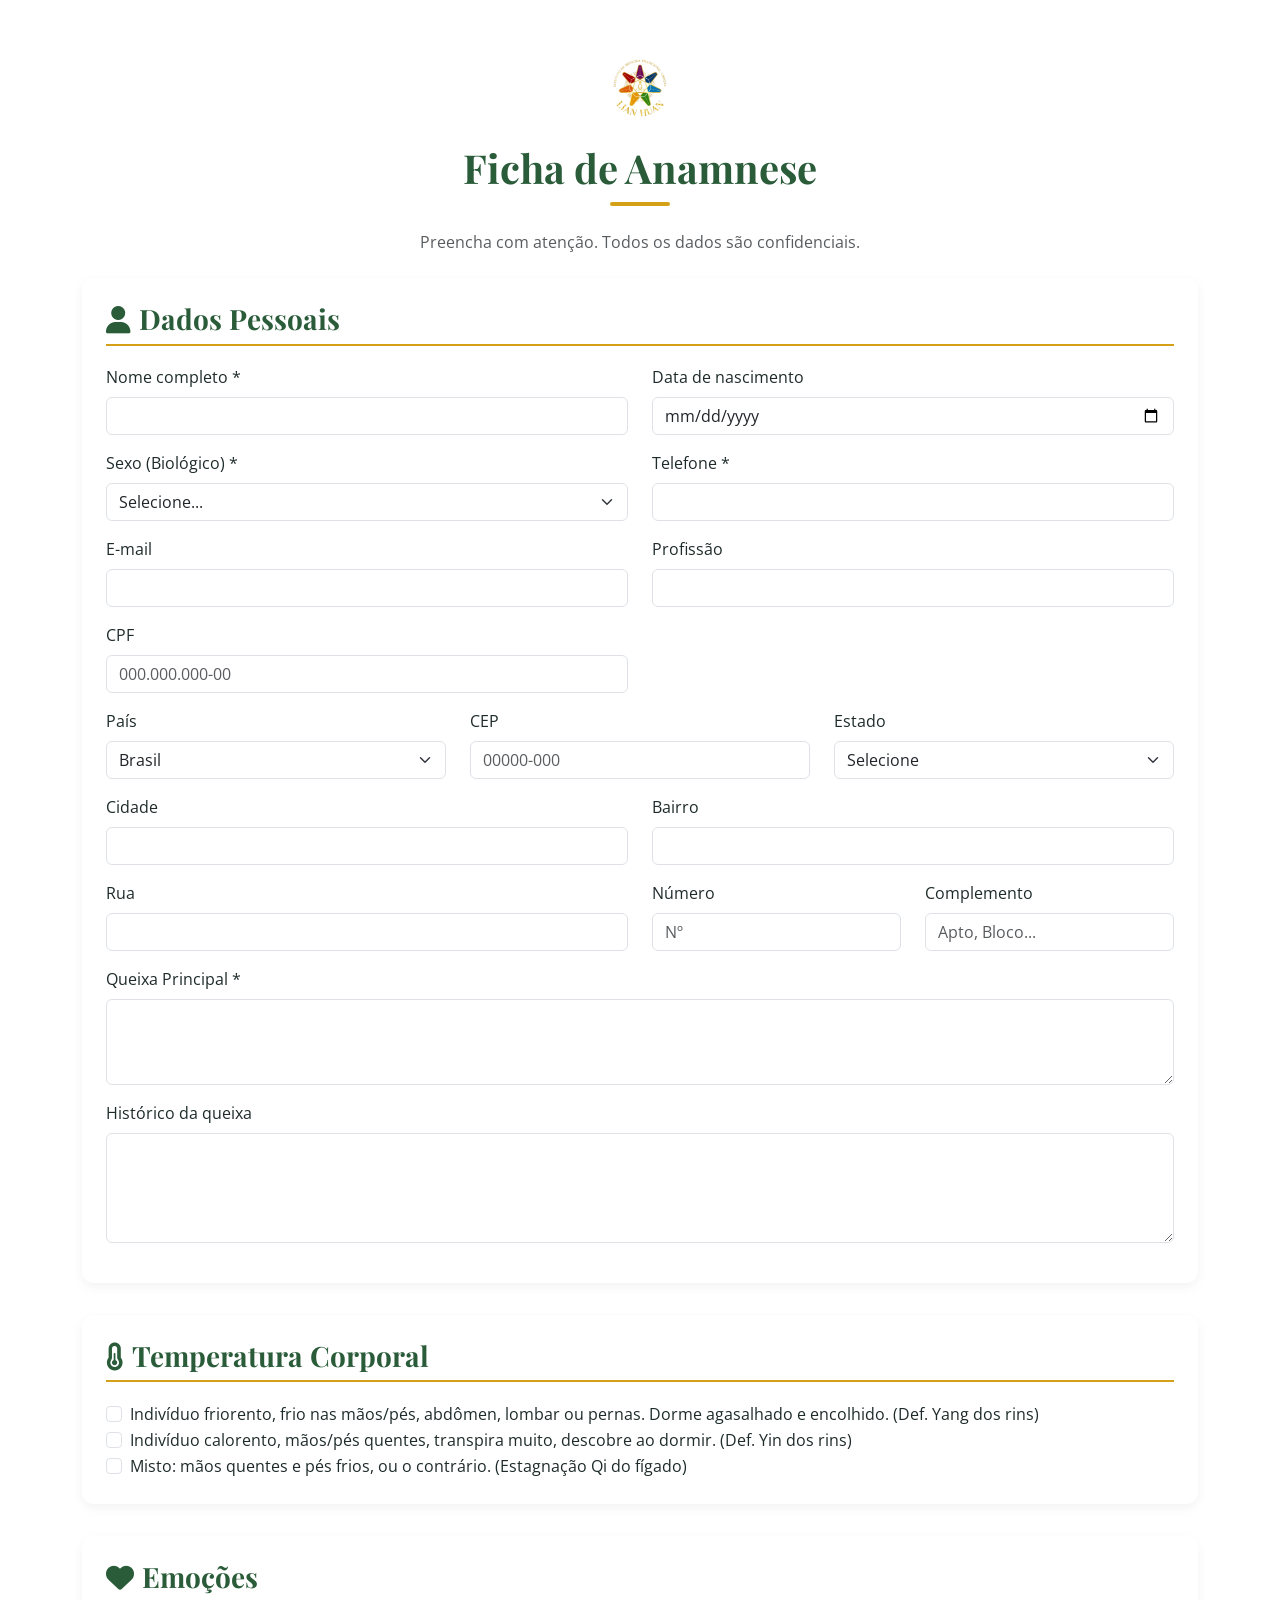
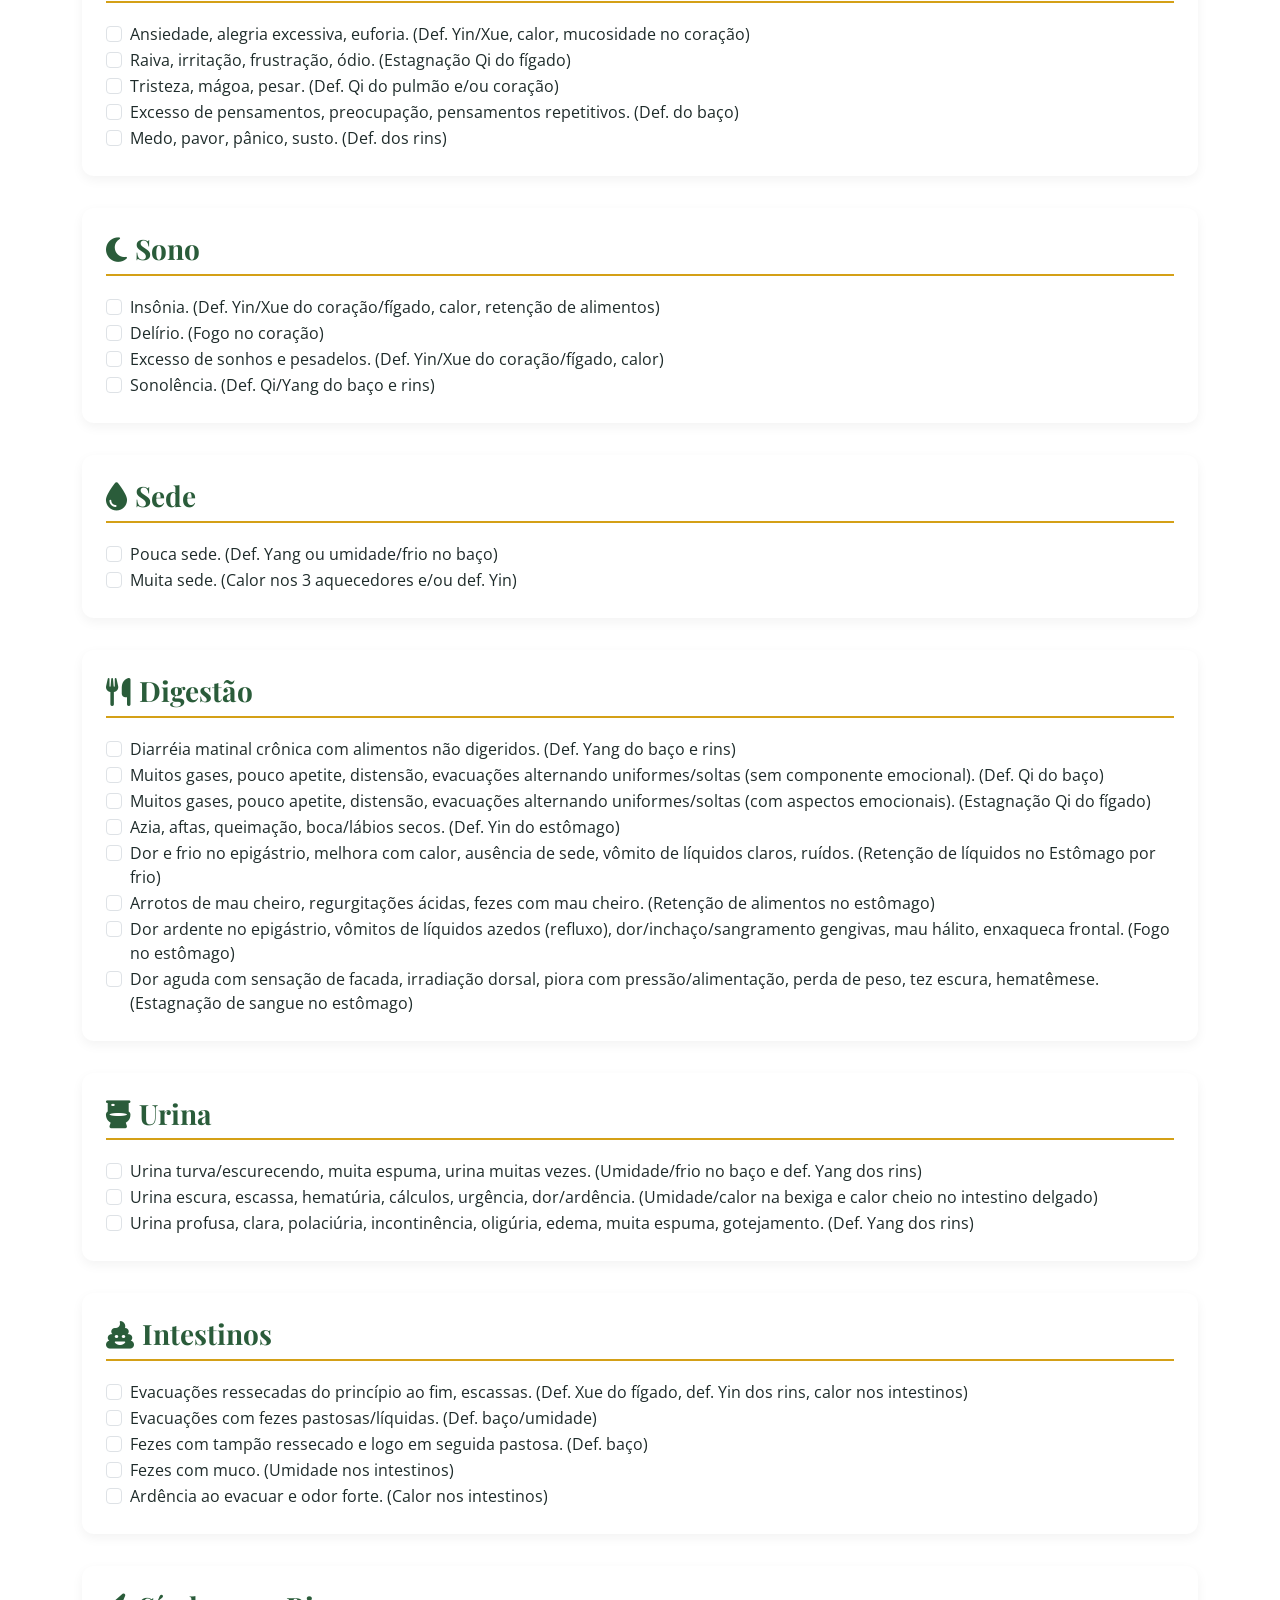
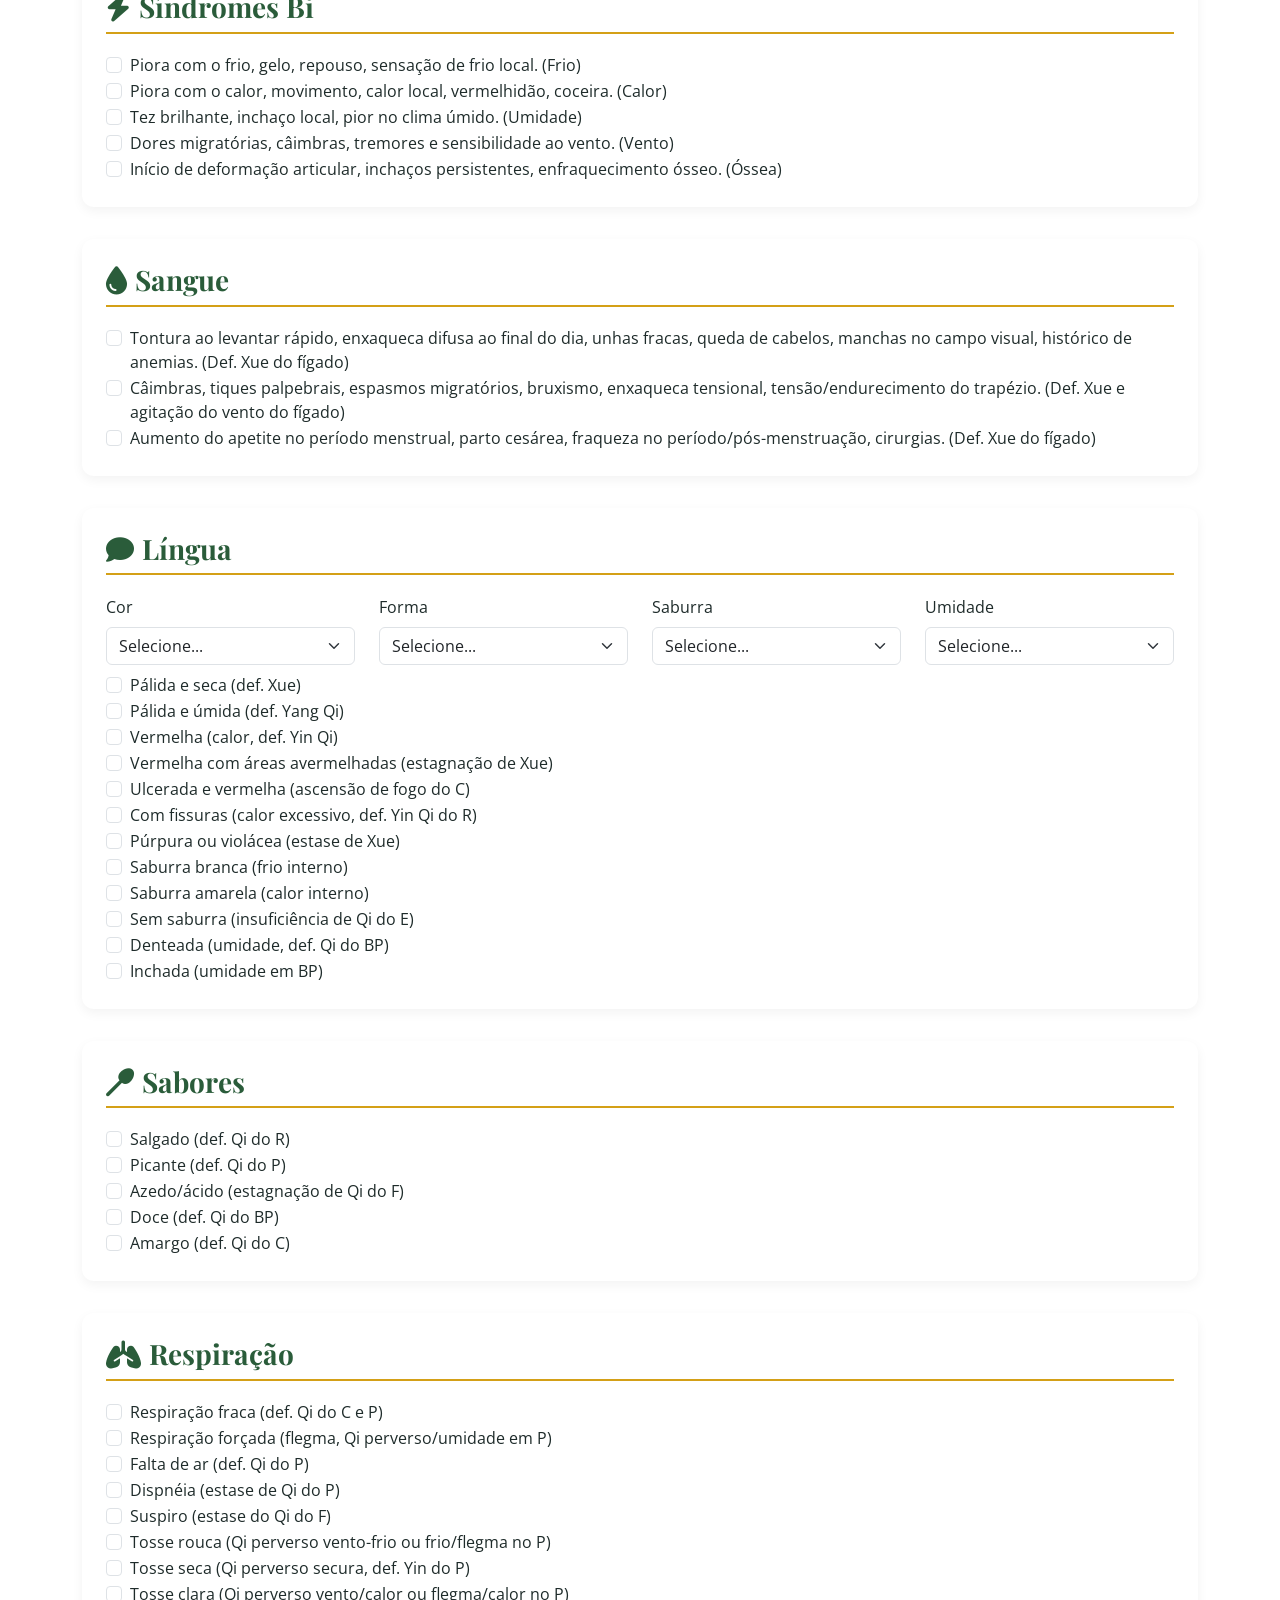
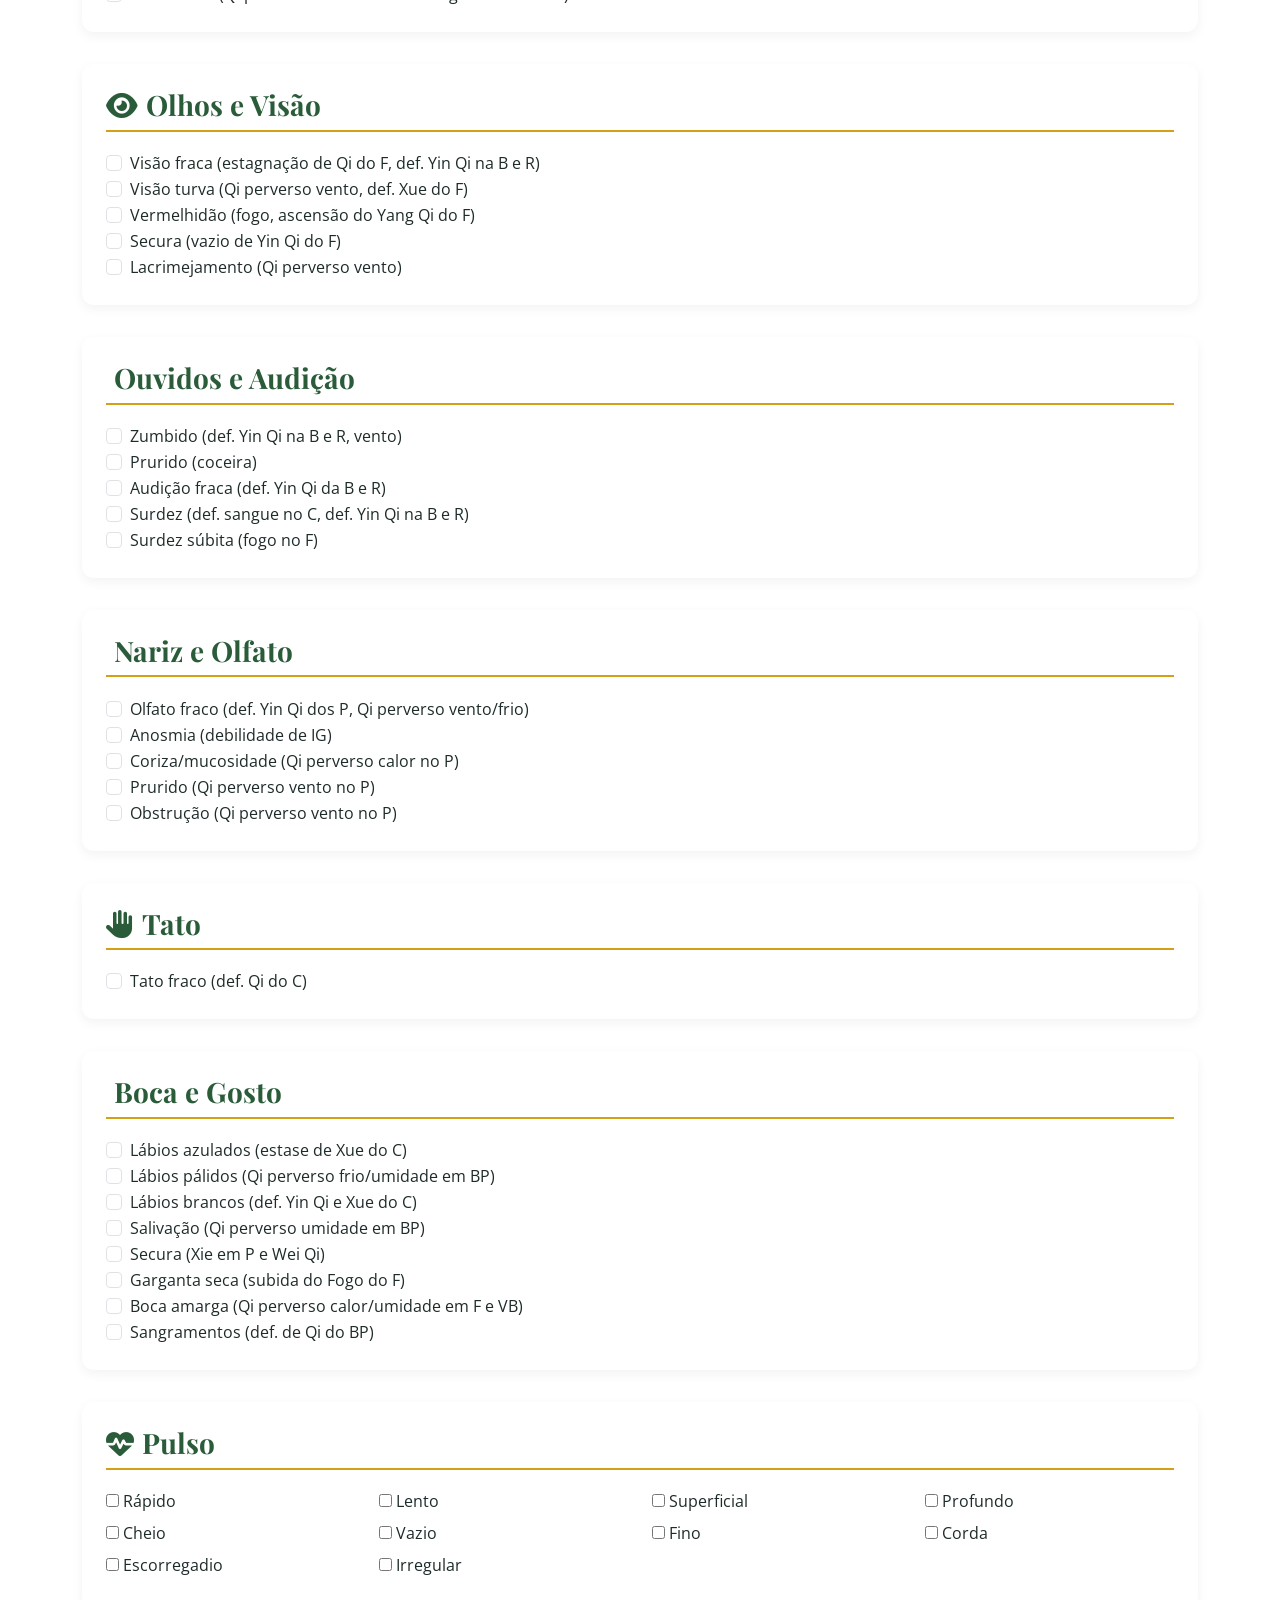
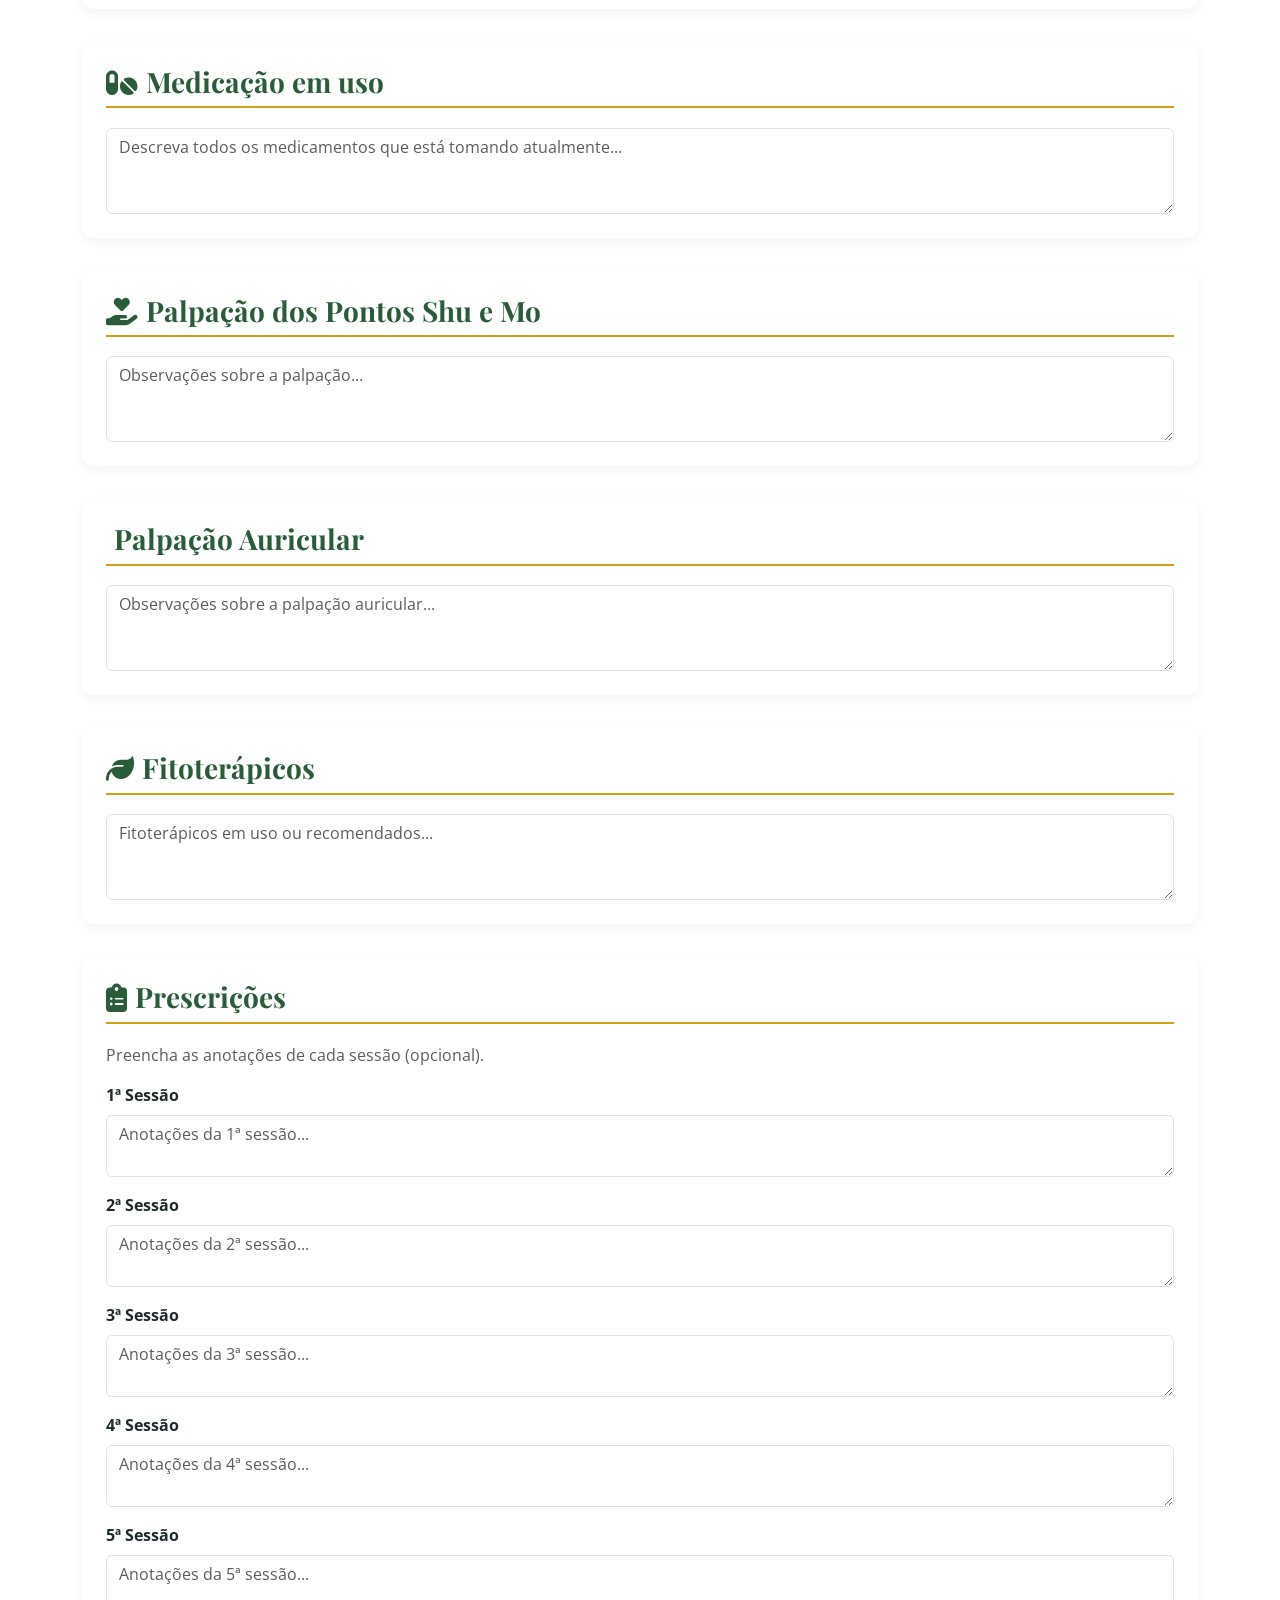
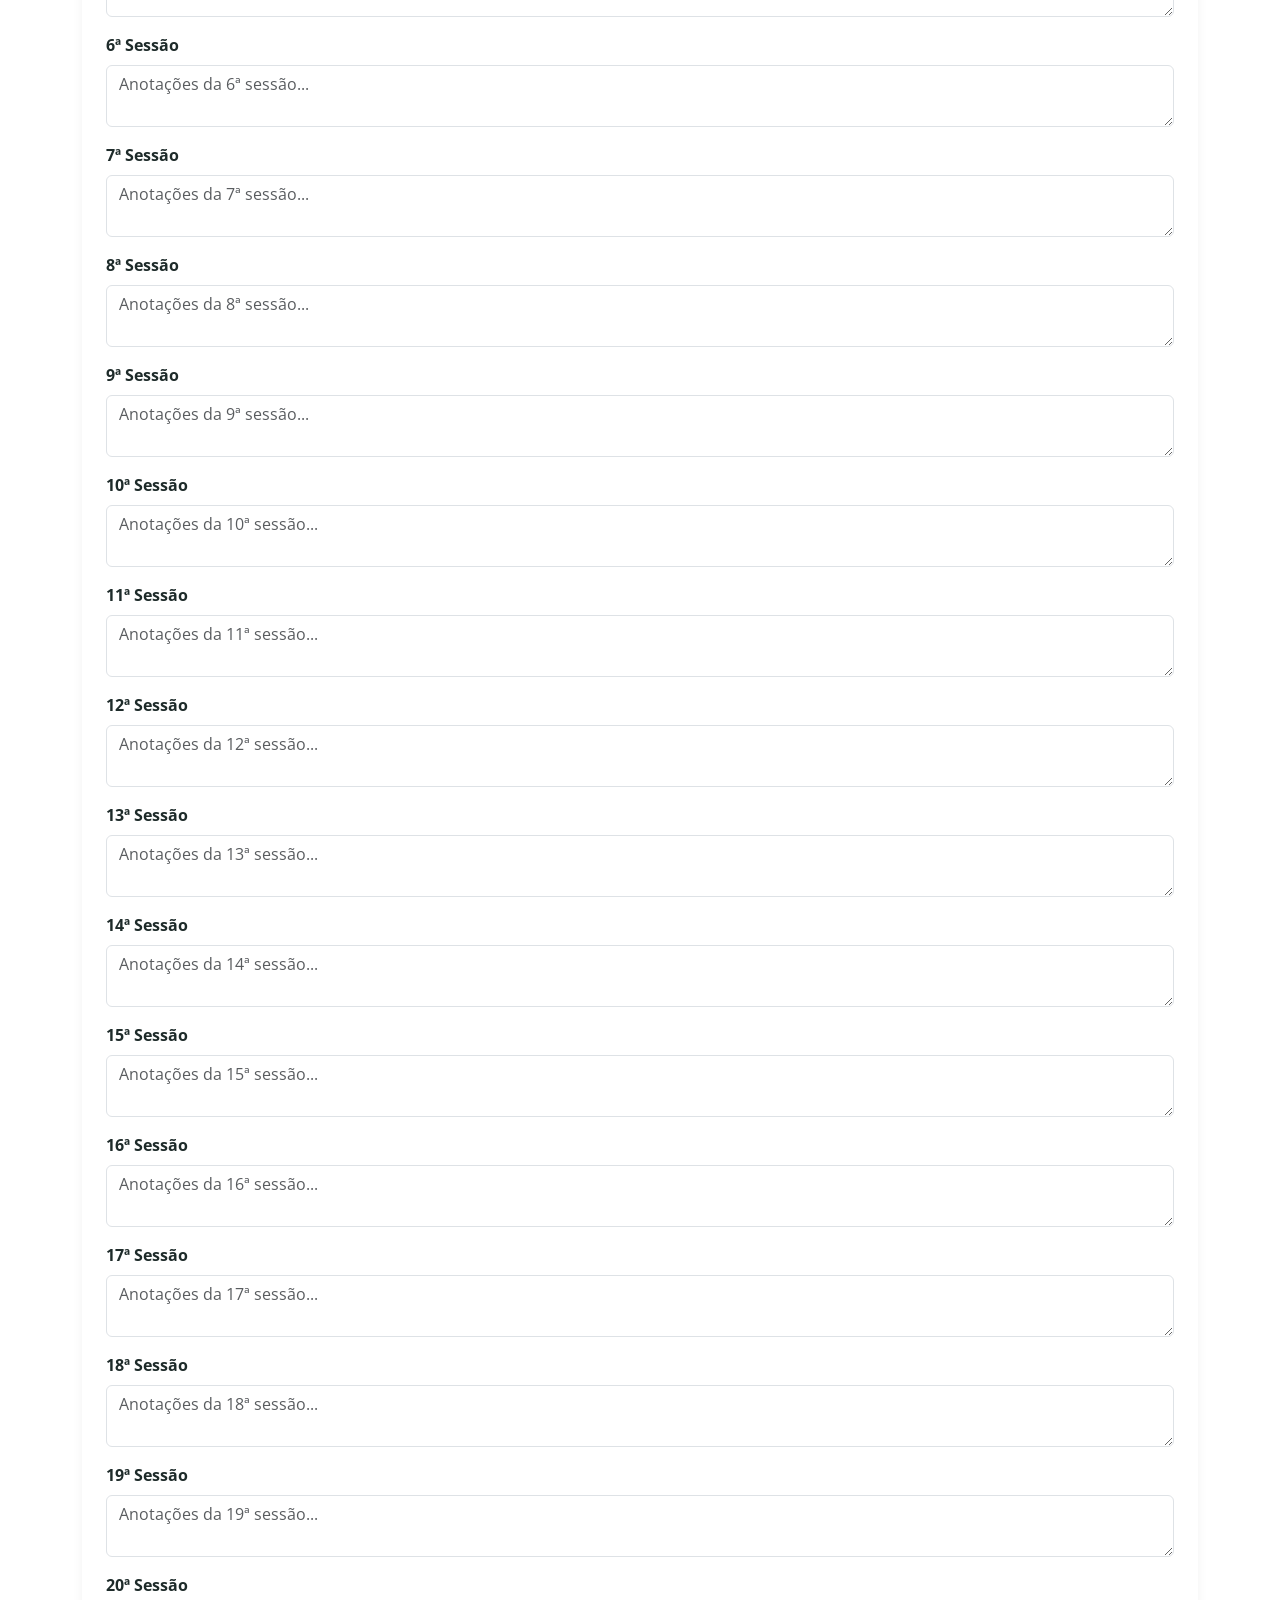
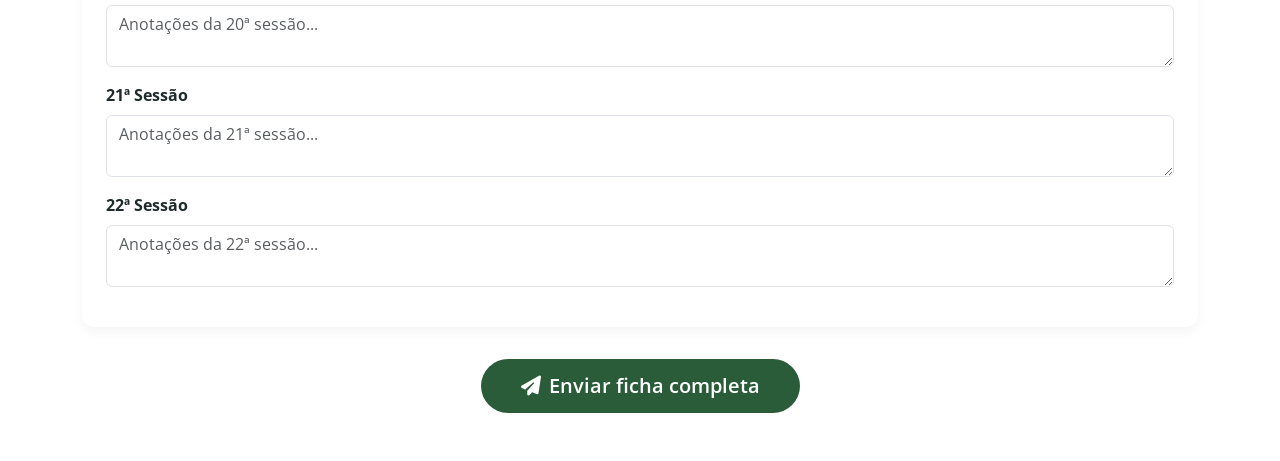
==== commit 313f60c7: "changes" ====
--- a/anamnese.html
+++ b/anamnese.html
@@ -35,6 +35,17 @@
       background: #1f4a2d;
       transform: scale(1.02);
     }
+    .is-invalid {
+      border-color: #dc3545 !important;
+    }
+    .invalid-feedback {
+      display: none;
+      font-size: 0.875rem;
+      color: #dc3545;
+    }
+    .is-invalid ~ .invalid-feedback {
+      display: block;
+    }
   </style>
 </head>
 <body>
@@ -49,7 +60,7 @@
     <form name="anamnese-form" netlify action="/obrigado-anamnese.html" method="POST">
       <input type="hidden" name="form-name" value="anamnese-form">
 
-      <!-- ========== DADOS PESSOAIS ========== -->
+      <!-- ===== DADOS PESSOAIS ===== -->
       <div class="anamnese-section">
         <h3><i class="fas fa-user me-2"></i>Dados Pessoais</h3>
         <div class="row">
@@ -83,11 +94,12 @@
           </div>
           <div class="col-md-6 mb-3">
             <label class="form-label">CPF</label>
-            <input type="text" name="cpf" class="form-control">
-          </div>
-        </div>
-
-        <!-- Endereço completo -->
+            <input type="text" name="cpf" id="cpf" class="form-control" placeholder="000.000.000-00" onblur="validarCPFCampo(this)">
+            <div class="invalid-feedback">CPF inválido. Verifique os números.</div>
+          </div>
+        </div>
+
+        <!-- Endereço -->
         <div class="row">
           <div class="col-md-4 mb-3">
             <label class="form-label">País</label>
@@ -151,7 +163,7 @@
         </div>
       </div>
 
-      <!-- ========== TEMPERATURA ========== -->
+      <!-- ====== TEMPERATURA ====== -->
       <div class="anamnese-section">
         <h3><i class="fas fa-thermometer-half me-2"></i>Temperatura Corporal</h3>
         <div class="form-check"><input class="form-check-input" type="checkbox" name="temp_friorento" value="sim"><label class="form-check-label">Indivíduo friorento, frio nas mãos/pés, abdômen, lombar ou pernas. Dorme agasalhado e encolhido. (Def. Yang dos rins)</label></div>
@@ -159,7 +171,7 @@
         <div class="form-check"><input class="form-check-input" type="checkbox" name="temp_misto" value="sim"><label class="form-check-label">Misto: mãos quentes e pés frios, ou o contrário. (Estagnação Qi do fígado)</label></div>
       </div>
 
-      <!-- ========== EMOÇÕES ========== -->
+      <!-- ====== EMOÇÕES ====== -->
       <div class="anamnese-section">
         <h3><i class="fas fa-heart me-2"></i>Emoções</h3>
         <div class="form-check"><input class="form-check-input" type="checkbox" name="emo_ansiedade" value="sim"><label class="form-check-label">Ansiedade, alegria excessiva, euforia. (Def. Yin/Xue, calor, mucosidade no coração)</label></div>
@@ -169,7 +181,7 @@
         <div class="form-check"><input class="form-check-input" type="checkbox" name="emo_medo" value="sim"><label class="form-check-label">Medo, pavor, pânico, susto. (Def. dos rins)</label></div>
       </div>
 
-      <!-- ========== SONO ========== -->
+      <!-- ====== SONO ====== -->
       <div class="anamnese-section">
         <h3><i class="fas fa-moon me-2"></i>Sono</h3>
         <div class="form-check"><input class="form-check-input" type="checkbox" name="sono_insonia" value="sim"><label class="form-check-label">Insônia. (Def. Yin/Xue do coração/fígado, calor, retenção de alimentos)</label></div>
@@ -178,14 +190,14 @@
         <div class="form-check"><input class="form-check-input" type="checkbox" name="sono_sonolencia" value="sim"><label class="form-check-label">Sonolência. (Def. Qi/Yang do baço e rins)</label></div>
       </div>
 
-      <!-- ========== SEDE ========== -->
+      <!-- ====== SEDE ====== -->
       <div class="anamnese-section">
         <h3><i class="fas fa-tint me-2"></i>Sede</h3>
         <div class="form-check"><input class="form-check-input" type="checkbox" name="sede_pouca" value="sim"><label class="form-check-label">Pouca sede. (Def. Yang ou umidade/frio no baço)</label></div>
         <div class="form-check"><input class="form-check-input" type="checkbox" name="sede_muita" value="sim"><label class="form-check-label">Muita sede. (Calor nos 3 aquecedores e/ou def. Yin)</label></div>
       </div>
 
-      <!-- ========== DIGESTÃO ========== -->
+      <!-- ====== DIGESTÃO ====== -->
       <div class="anamnese-section">
         <h3><i class="fas fa-utensils me-2"></i>Digestão</h3>
         <div class="form-check"><input class="form-check-input" type="checkbox" name="dig_diarreia_matinal" value="sim"><label class="form-check-label">Diarréia matinal crônica com alimentos não digeridos. (Def. Yang do baço e rins)</label></div>
@@ -198,7 +210,7 @@
         <div class="form-check"><input class="form-check-input" type="checkbox" name="dig_dor_facada" value="sim"><label class="form-check-label">Dor aguda com sensação de facada, irradiação dorsal, piora com pressão/alimentação, perda de peso, tez escura, hematêmese. (Estagnação de sangue no estômago)</label></div>
       </div>
 
-      <!-- ========== URINA ========== -->
+      <!-- ====== URINA ====== -->
       <div class="anamnese-section">
         <h3><i class="fas fa-toilet me-2"></i>Urina</h3>
         <div class="form-check"><input class="form-check-input" type="checkbox" name="urina_turva" value="sim"><label class="form-check-label">Urina turva/escurecendo, muita espuma, urina muitas vezes. (Umidade/frio no baço e def. Yang dos rins)</label></div>
@@ -206,7 +218,7 @@
         <div class="form-check"><input class="form-check-input" type="checkbox" name="urina_profusa" value="sim"><label class="form-check-label">Urina profusa, clara, polaciúria, incontinência, oligúria, edema, muita espuma, gotejamento. (Def. Yang dos rins)</label></div>
       </div>
 
-      <!-- ========== INTESTINOS ========== -->
+      <!-- ====== INTESTINOS ====== -->
       <div class="anamnese-section">
         <h3><i class="fas fa-poo me-2"></i>Intestinos</h3>
         <div class="form-check"><input class="form-check-input" type="checkbox" name="int_ressecadas" value="sim"><label class="form-check-label">Evacuações ressecadas do princípio ao fim, escassas. (Def. Xue do fígado, def. Yin dos rins, calor nos intestinos)</label></div>
@@ -216,7 +228,7 @@
         <div class="form-check"><input class="form-check-input" type="checkbox" name="int_ardencia" value="sim"><label class="form-check-label">Ardência ao evacuar e odor forte. (Calor nos intestinos)</label></div>
       </div>
 
-      <!-- ========== MENSTRUAÇÃO (condicional) ========== -->
+      <!-- ====== MENSTRUAÇÃO (condicional) ====== -->
       <div id="menstruacao-section" class="anamnese-section" style="display: none;">
         <h3><i class="fas fa-venus me-2"></i>Menstruação</h3>
         <div class="form-check"><input class="form-check-input" type="checkbox" name="men_adianta" value="sim"><label class="form-check-label">Ciclo adianta 7 a 10 dias. (Def. baço, calor)</label></div>
@@ -226,8 +238,8 @@
         <div class="form-check"><input class="form-check-input" type="checkbox" name="men_tpm_coagulos" value="sim"><label class="form-check-label">TPM com dismenorréia, sangramento escuro, coágulos, fisgadas no ovário no período ovulatório. (Estagnação Xue do fígado)</label></div>
       </div>
 
-      <!-- ========== CORRIMENTOS ========== -->
-      <div class="anamnese-section">
+      <!-- ====== CORRIMENTOS (condicional - aparece apenas para Feminino) ====== -->
+      <div id="corrimentos-section" class="anamnese-section" style="display: none;">
         <h3><i class="fas fa-tint me-2"></i>Corrimentos</h3>
         <div class="form-check"><input class="form-check-input" type="checkbox" name="corr_branco" value="sim"><label class="form-check-label">Corrimento branco, transparente ou abundante. (Umidade, def. Yang do baço)</label></div>
         <div class="form-check"><input class="form-check-input" type="checkbox" name="corr_amarelo" value="sim"><label class="form-check-label">Corrimento amarelo, viscoso, malcheiroso, prurido. (Umidade/calor no F e VB)</label></div>
@@ -235,7 +247,7 @@
         <div class="form-check"><input class="form-check-input" type="checkbox" name="corr_escuro" value="sim"><label class="form-check-label">Corrimento escuro, sensação de frio na barriga e dor lombar. (Def. Yang do baço)</label></div>
       </div>
 
-      <!-- ========== SÍNDROMES BI ========== -->
+      <!-- ====== SÍNDROMES BI ====== -->
       <div class="anamnese-section">
         <h3><i class="fas fa-bolt me-2"></i>Síndromes Bi</h3>
         <div class="form-check"><input class="form-check-input" type="checkbox" name="bi_frio" value="sim"><label class="form-check-label">Piora com o frio, gelo, repouso, sensação de frio local. (Frio)</label></div>
@@ -245,7 +257,7 @@
         <div class="form-check"><input class="form-check-input" type="checkbox" name="bi_ossea" value="sim"><label class="form-check-label">Início de deformação articular, inchaços persistentes, enfraquecimento ósseo. (Óssea)</label></div>
       </div>
 
-      <!-- ========== SANGUE ========== -->
+      <!-- ====== SANGUE ====== -->
       <div class="anamnese-section">
         <h3><i class="fas fa-droplet me-2"></i>Sangue</h3>
         <div class="form-check"><input class="form-check-input" type="checkbox" name="sangue_tontura" value="sim"><label class="form-check-label">Tontura ao levantar rápido, enxaqueca difusa ao final do dia, unhas fracas, queda de cabelos, manchas no campo visual, histórico de anemias. (Def. Xue do fígado)</label></div>
@@ -253,7 +265,7 @@
         <div class="form-check"><input class="form-check-input" type="checkbox" name="sangue_apetite" value="sim"><label class="form-check-label">Aumento do apetite no período menstrual, parto cesárea, fraqueza no período/pós-menstruação, cirurgias. (Def. Xue do fígado)</label></div>
       </div>
 
-      <!-- ========== LÍNGUA ========== -->
+      <!-- ====== LÍNGUA ====== -->
       <div class="anamnese-section">
         <h3><i class="fas fa-comment me-2"></i>Língua</h3>
         <div class="row">
@@ -276,7 +288,7 @@
         <div class="form-check"><input class="form-check-input" type="checkbox" name="lingua_inchada" value="sim"><label class="form-check-label">Inchada (umidade em BP)</label></div>
       </div>
 
-      <!-- ========== SABORES ========== -->
+      <!-- ====== SABORES ====== -->
       <div class="anamnese-section">
         <h3><i class="fas fa-utensil-spoon me-2"></i>Sabores</h3>
         <div class="form-check"><input class="form-check-input" type="checkbox" name="sabor_salgado" value="sim"><label class="form-check-label">Salgado (def. Qi do R)</label></div>
@@ -286,7 +298,7 @@
         <div class="form-check"><input class="form-check-input" type="checkbox" name="sabor_amargo" value="sim"><label class="form-check-label">Amargo (def. Qi do C)</label></div>
       </div>
 
-      <!-- ========== RESPIRAÇÃO ========== -->
+      <!-- ====== RESPIRAÇÃO ====== -->
       <div class="anamnese-section">
         <h3><i class="fas fa-lungs me-2"></i>Respiração</h3>
         <div class="form-check"><input class="form-check-input" type="checkbox" name="resp_fraca" value="sim"><label class="form-check-label">Respiração fraca (def. Qi do C e P)</label></div>
@@ -299,7 +311,7 @@
         <div class="form-check"><input class="form-check-input" type="checkbox" name="resp_tosse_clara" value="sim"><label class="form-check-label">Tosse clara (Qi perverso vento/calor ou flegma/calor no P)</label></div>
       </div>
 
-      <!-- ========== OLHOS E VISÃO ========== -->
+      <!-- ====== OLHOS E VISÃO ====== -->
       <div class="anamnese-section">
         <h3><i class="fas fa-eye me-2"></i>Olhos e Visão</h3>
         <div class="form-check"><input class="form-check-input" type="checkbox" name="olhos_fraca" value="sim"><label class="form-check-label">Visão fraca (estagnação de Qi do F, def. Yin Qi na B e R)</label></div>
@@ -309,7 +321,7 @@
         <div class="form-check"><input class="form-check-input" type="checkbox" name="olhos_lacrimejamento" value="sim"><label class="form-check-label">Lacrimejamento (Qi perverso vento)</label></div>
       </div>
 
-      <!-- ========== OUVIDOS E AUDIÇÃO ========== -->
+      <!-- ====== OUVIDOS E AUDIÇÃO ====== -->
       <div class="anamnese-section">
         <h3><i class="fas fa-ear me-2"></i>Ouvidos e Audição</h3>
         <div class="form-check"><input class="form-check-input" type="checkbox" name="ouv_zumbido" value="sim"><label class="form-check-label">Zumbido (def. Yin Qi na B e R, vento)</label></div>
@@ -319,7 +331,7 @@
         <div class="form-check"><input class="form-check-input" type="checkbox" name="ouv_surdez_subita" value="sim"><label class="form-check-label">Surdez súbita (fogo no F)</label></div>
       </div>
 
-      <!-- ========== NARIZ E OLFATO ========== -->
+      <!-- ====== NARIZ E OLFATO ====== -->
       <div class="anamnese-section">
         <h3><i class="fas fa-nose me-2"></i>Nariz e Olfato</h3>
         <div class="form-check"><input class="form-check-input" type="checkbox" name="nariz_fraco" value="sim"><label class="form-check-label">Olfato fraco (def. Yin Qi dos P, Qi perverso vento/frio)</label></div>
@@ -329,13 +341,13 @@
         <div class="form-check"><input class="form-check-input" type="checkbox" name="nariz_obstrucao" value="sim"><label class="form-check-label">Obstrução (Qi perverso vento no P)</label></div>
       </div>
 
-      <!-- ========== TATO ========== -->
+      <!-- ====== TATO ====== -->
       <div class="anamnese-section">
         <h3><i class="fas fa-hand me-2"></i>Tato</h3>
         <div class="form-check"><input class="form-check-input" type="checkbox" name="tato_fraco" value="sim"><label class="form-check-label">Tato fraco (def. Qi do C)</label></div>
       </div>
 
-      <!-- ========== BOCA E GOSTO ========== -->
+      <!-- ====== BOCA E GOSTO ====== -->
       <div class="anamnese-section">
         <h3><i class="fas fa-mouth me-2"></i>Boca e Gosto</h3>
         <div class="form-check"><input class="form-check-input" type="checkbox" name="boca_labios_azulados" value="sim"><label class="form-check-label">Lábios azulados (estase de Xue do C)</label></div>
@@ -348,7 +360,7 @@
         <div class="form-check"><input class="form-check-input" type="checkbox" name="boca_sangramentos" value="sim"><label class="form-check-label">Sangramentos (def. de Qi do BP)</label></div>
       </div>
 
-      <!-- ========== PULSO ========== -->
+      <!-- ====== PULSO ====== -->
       <div class="anamnese-section">
         <h3><i class="fas fa-heartbeat me-2"></i>Pulso</h3>
         <div class="row">
@@ -365,40 +377,38 @@
         </div>
       </div>
 
-      <!-- ========== MEDICAÇÃO ========== -->
+      <!-- ====== MEDICAÇÃO ====== -->
       <div class="anamnese-section">
         <h3><i class="fas fa-pills me-2"></i>Medicação em uso</h3>
         <textarea name="medicacao" rows="3" class="form-control" placeholder="Descreva todos os medicamentos que está tomando atualmente..."></textarea>
       </div>
 
-      <!-- ========== PALPAÇÃO SHU E MO ========== -->
+      <!-- ====== PALPAÇÃO SHU E MO ====== -->
       <div class="anamnese-section">
         <h3><i class="fas fa-hand-holding-heart me-2"></i>Palpação dos Pontos Shu e Mo</h3>
         <textarea name="palpacao_shu_mo" rows="3" class="form-control" placeholder="Observações sobre a palpação..."></textarea>
       </div>
 
-      <!-- ========== PALPAÇÃO AURICULAR ========== -->
+      <!-- ====== PALPAÇÃO AURICULAR ====== -->
       <div class="anamnese-section">
         <h3><i class="fas fa-ear me-2"></i>Palpação Auricular</h3>
         <textarea name="palpacao_auricular" rows="3" class="form-control" placeholder="Observações sobre a palpação auricular..."></textarea>
       </div>
 
-      <!-- ========== FITOTERÁPICOS ========== -->
+      <!-- ====== FITOTERÁPICOS ====== -->
       <div class="anamnese-section">
         <h3><i class="fas fa-leaf me-2"></i>Fitoterápicos</h3>
         <textarea name="fitoterapicos" rows="3" class="form-control" placeholder="Fitoterápicos em uso ou recomendados..."></textarea>
       </div>
 
-      <!-- ========== PRESCRIÇÕES (22 sessões) ========== -->
+      <!-- ====== PRESCRIÇÕES ====== -->
       <div class="anamnese-section">
         <h3><i class="fas fa-clipboard-list me-2"></i>Prescrições</h3>
         <p class="text-muted">Preencha as anotações de cada sessão (opcional).</p>
-        <div id="sessoesContainer">
-          <!-- Gerado dinamicamente via JavaScript -->
-        </div>
-      </div>
-
-      <!-- ====== BOTÃO ENVIAR ====== -->
+        <div id="sessoesContainer"></div>
+      </div>
+
+      <!-- Botão enviar -->
       <div class="text-center mt-4">
         <button type="submit" class="btn btn-enviar btn-lg text-white">
           <i class="fas fa-paper-plane me-2"></i>Enviar ficha completa
@@ -410,7 +420,7 @@
   <script src="https://cdn.jsdelivr.net/npm/bootstrap@5.3.0/dist/js/bootstrap.bundle.min.js"></script>
   <script src="script.js"></script>
   <script>
-    // Geração dinâmica das 22 sessões
+    // ===== GERAR SESSÕES DINAMICAMENTE =====
     document.addEventListener('DOMContentLoaded', function() {
       const container = document.getElementById('sessoesContainer');
       for (let i = 1; i <= 22; i++) {
@@ -422,7 +432,7 @@
       }
     });
 
-    // Busca de CEP via ViaCEP
+    // ===== BUSCAR CEP =====
     function buscarCEP(cep) {
       cep = cep.replace(/\D/g, '');
       if (cep.length !== 8) return;
@@ -441,13 +451,40 @@
         .catch(() => alert('Erro ao buscar CEP.'));
     }
 
-    // Controle de exibição da seção Menstruação
+    // ===== VALIDAÇÃO DE CPF =====
+    function validarCPF(cpf) {
+      cpf = cpf.replace(/[^\d]+/g, '');
+      if (cpf.length !== 11 || /^(\d)\1{10}$/.test(cpf)) return false;
+      let soma = 0;
+      for (let i = 0; i < 9; i++) soma += parseInt(cpf.charAt(i)) * (10 - i);
+      let resto = 11 - (soma % 11);
+      if (resto === 10 || resto === 11) resto = 0;
+      if (resto !== parseInt(cpf.charAt(9))) return false;
+      soma = 0;
+      for (let i = 0; i < 10; i++) soma += parseInt(cpf.charAt(i)) * (11 - i);
+      resto = 11 - (soma % 11);
+      if (resto === 10 || resto === 11) resto = 0;
+      if (resto !== parseInt(cpf.charAt(10))) return false;
+      return true;
+    }
+
+    function validarCPFCampo(input) {
+      const cpf = input.value;
+      if (cpf && !validarCPF(cpf)) {
+        input.classList.add('is-invalid');
+      } else {
+        input.classList.remove('is-invalid');
+      }
+    }
+
+    // ===== CONTROLE DE EXIBIÇÃO POR SEXO =====
     document.getElementById('sexo').addEventListener('change', function() {
-      const sec = document.getElementById('menstruacao-section');
-      sec.style.display = this.value === 'Feminino' ? 'block' : 'none';
+      const isFeminino = this.value === 'Feminino';
+      document.getElementById('menstruacao-section').style.display = isFeminino ? 'block' : 'none';
+      document.getElementById('corrimentos-section').style.display = isFeminino ? 'block' : 'none';
     });
 
-    // Salvar dados no sessionStorage para uso posterior no PDF
+    // ===== SALVAR DADOS NO SESSIONSTORAGE =====
     document.querySelector('form[name="anamnese-form"]').addEventListener('submit', function() {
       const formData = new FormData(this);
       const dados = {};
--- a/style.css
+++ b/style.css
@@ -1,4 +1,3 @@
-/* ===== RESET E VARIÁVEIS ===== */
 :root {
   --primary: #2a5c3a;
   --secondary: #d4a017;
@@ -34,7 +33,6 @@
   border-radius: 2px;
 }
 
-/* ===== HERO ===== */
 .hero {
   background: linear-gradient(135deg, var(--primary) 0%, #1f4a2d 100%);
   color: #fff;
@@ -85,7 +83,6 @@
   box-shadow: 0 8px 20px rgba(0,0,0,0.2);
 }
 
-/* ===== BENEFÍCIOS ===== */
 .beneficios {
   background: var(--light-bg);
 }
@@ -93,13 +90,11 @@
   color: var(--primary);
 }
 
-/* ===== TRATAMENTOS ===== */
 .tratamentos i {
   color: var(--primary);
   font-size: 3rem;
 }
 
-/* ===== FORMULÁRIO ===== */
 .formulario form {
   border: 1px solid #e0dcd5;
 }
@@ -113,7 +108,6 @@
   border-color: #1f4a2d;
 }
 
-/* ===== DEPOIMENTOS ===== */
 .depoimentos .card {
   border: none;
   background: #fff;
@@ -124,7 +118,6 @@
   box-shadow: 0 12px 30px rgba(0,0,0,0.08);
 }
 
-/* ===== RODAPÉ ===== */
 .rodape {
   background: var(--primary);
   color: #fff;
@@ -138,7 +131,6 @@
   color: var(--primary);
 }
 
-/* ===== OBRIGADO ===== */
 .obrigado {
   min-height: 100vh;
   display: flex;
@@ -154,7 +146,6 @@
   font-weight: 600;
 }
 
-/* ===== RESPONSIVO ===== */
 @media (max-width: 768px) {
   .hero h1 {
     font-size: 2.2rem;
@@ -167,7 +158,6 @@
   }
 }
 
-/* ===== ESTILOS PARA A ANAMNESE ===== */
 .anamnese-section {
   background: #fff;
   border-radius: 12px;
@@ -193,4 +183,15 @@
 .btn-enviar:hover {
   background: #1f4a2d;
   transform: scale(1.02);
+}
+.is-invalid {
+  border-color: #dc3545 !important;
+}
+.invalid-feedback {
+  display: none;
+  font-size: 0.875rem;
+  color: #dc3545;
+}
+.is-invalid ~ .invalid-feedback {
+  display: block;
 }
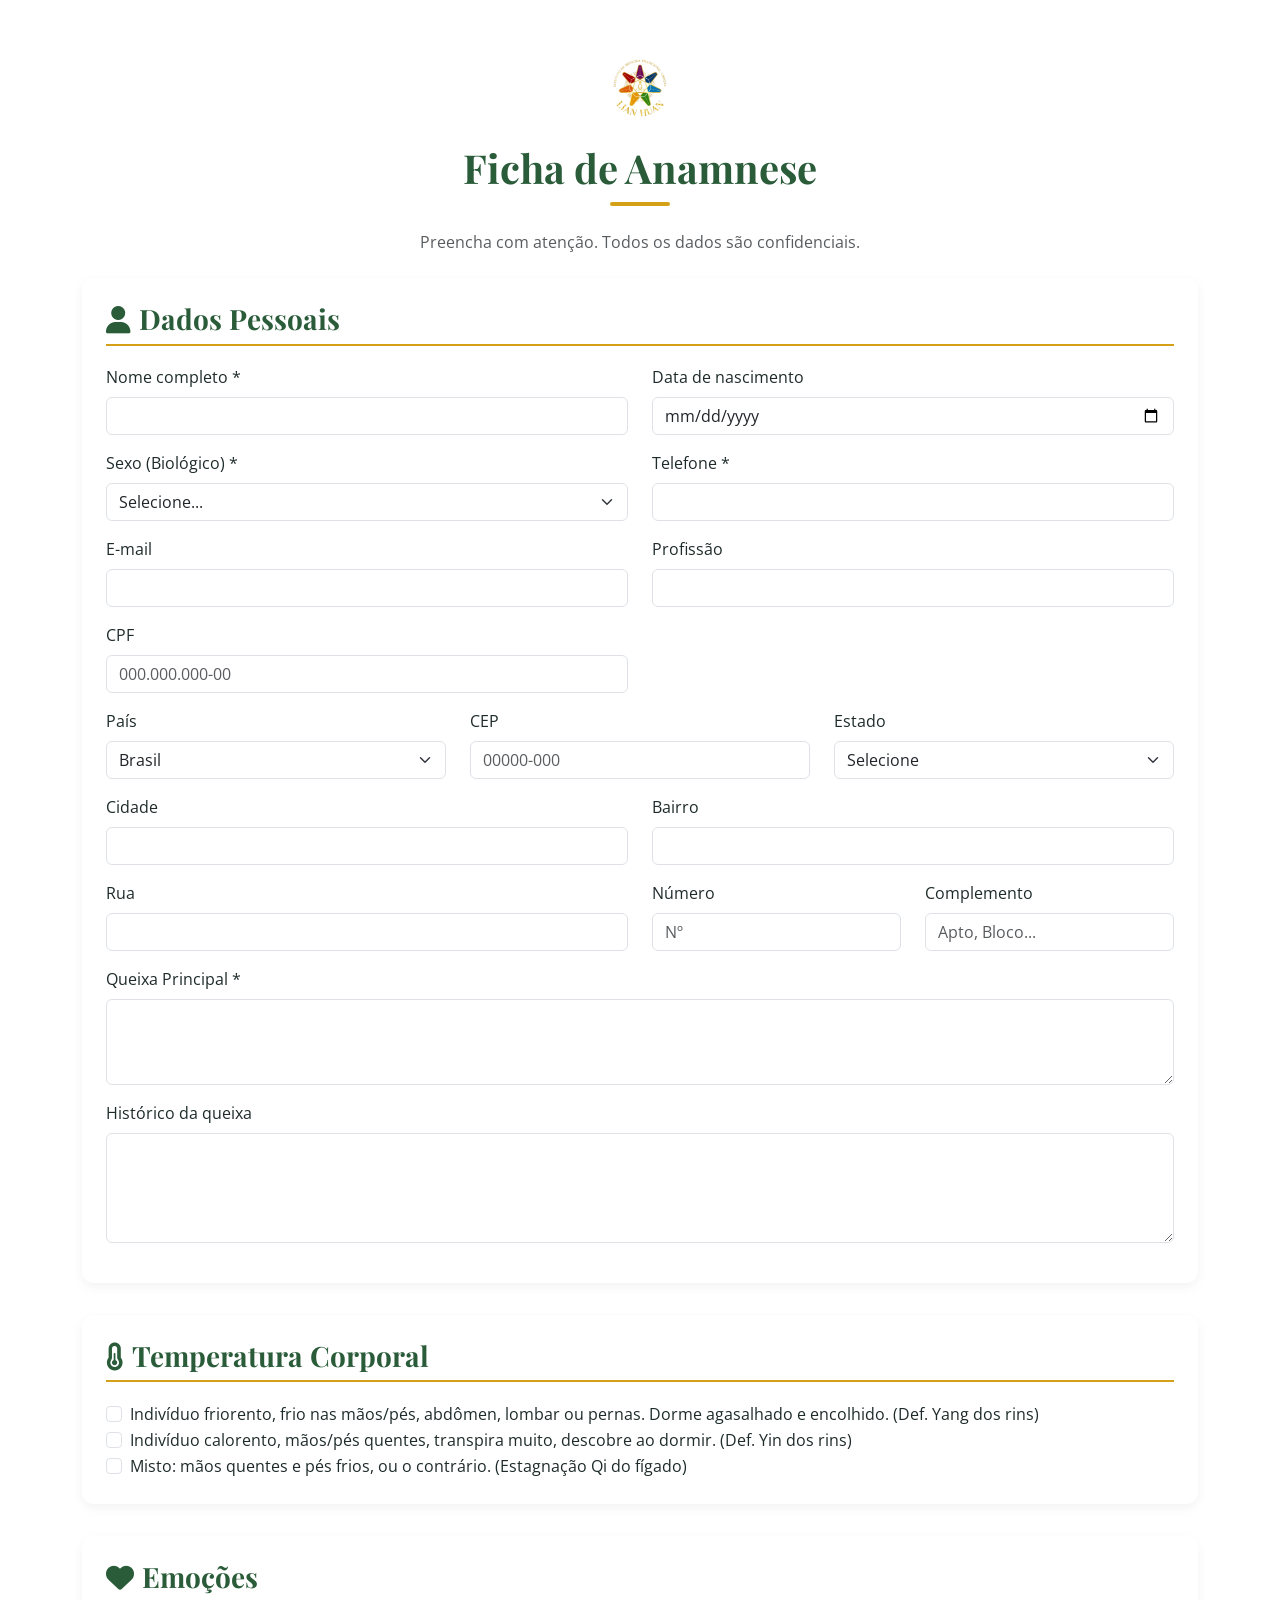
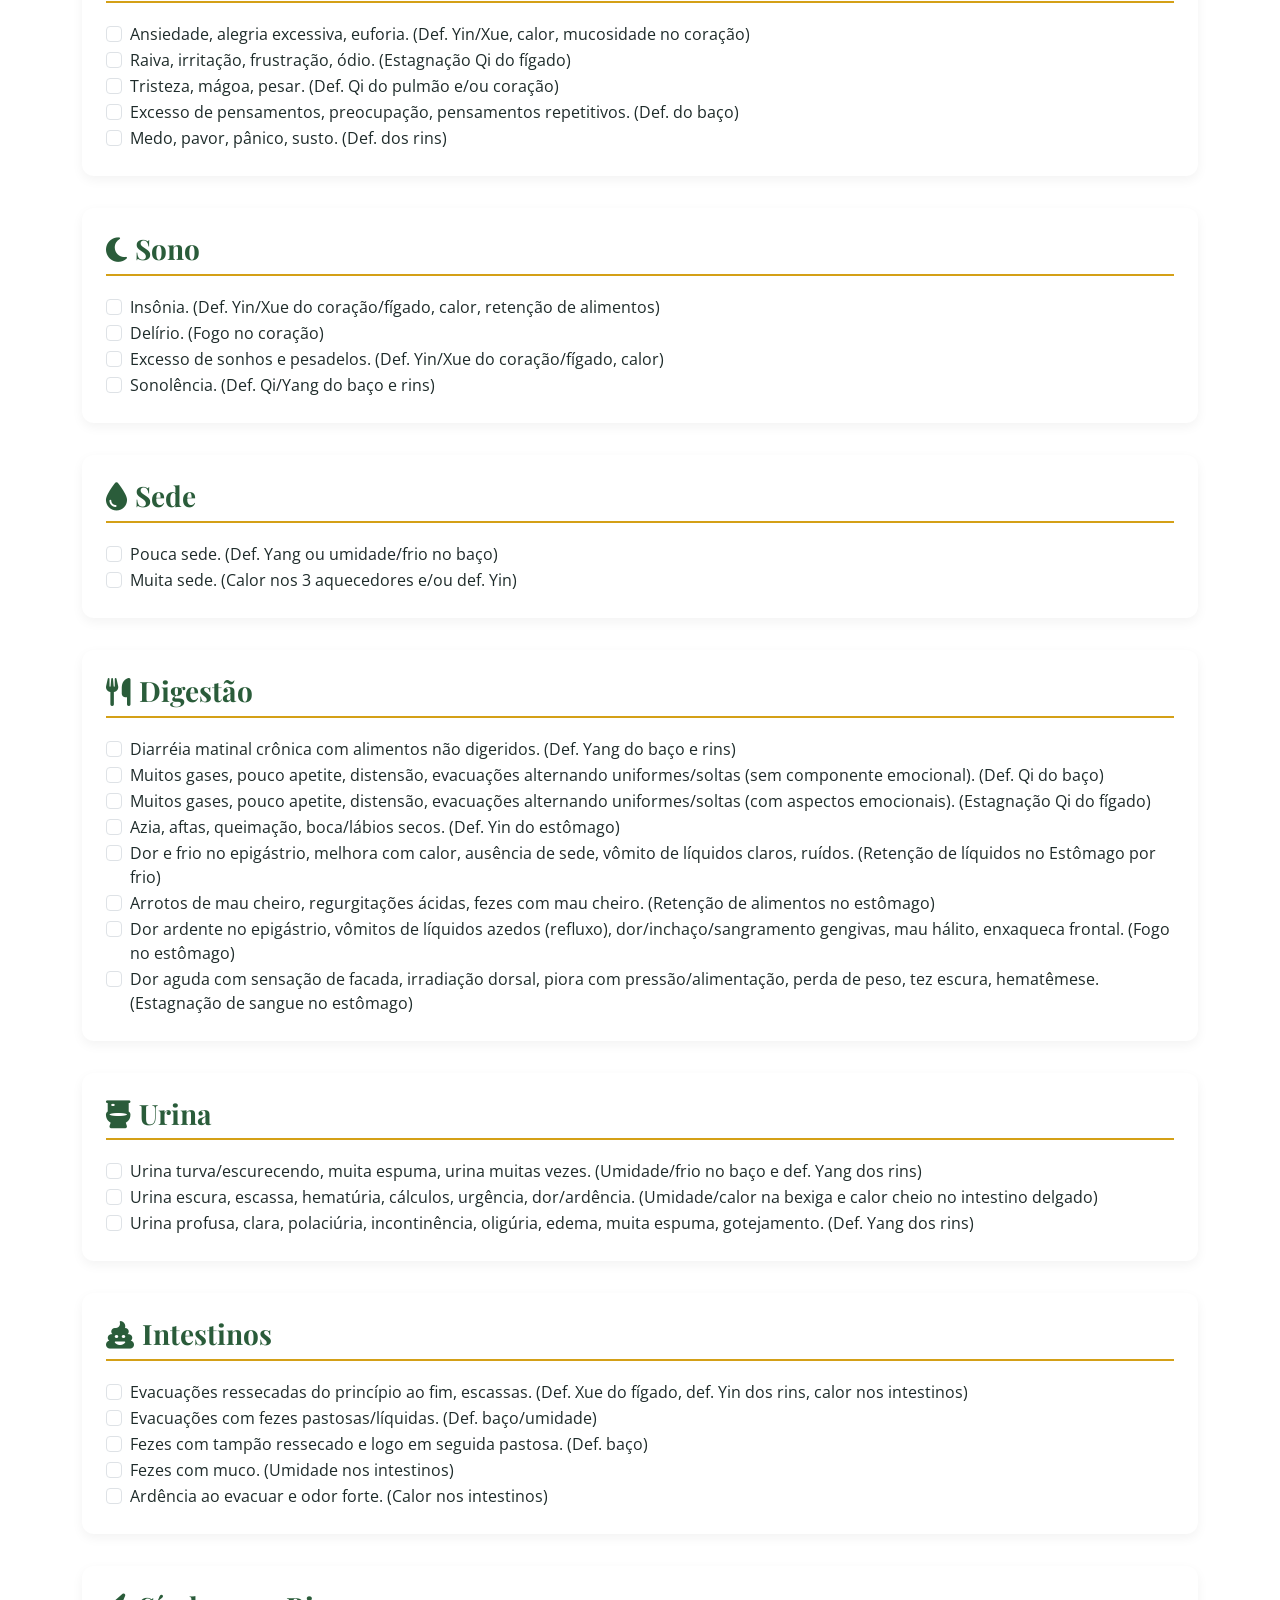
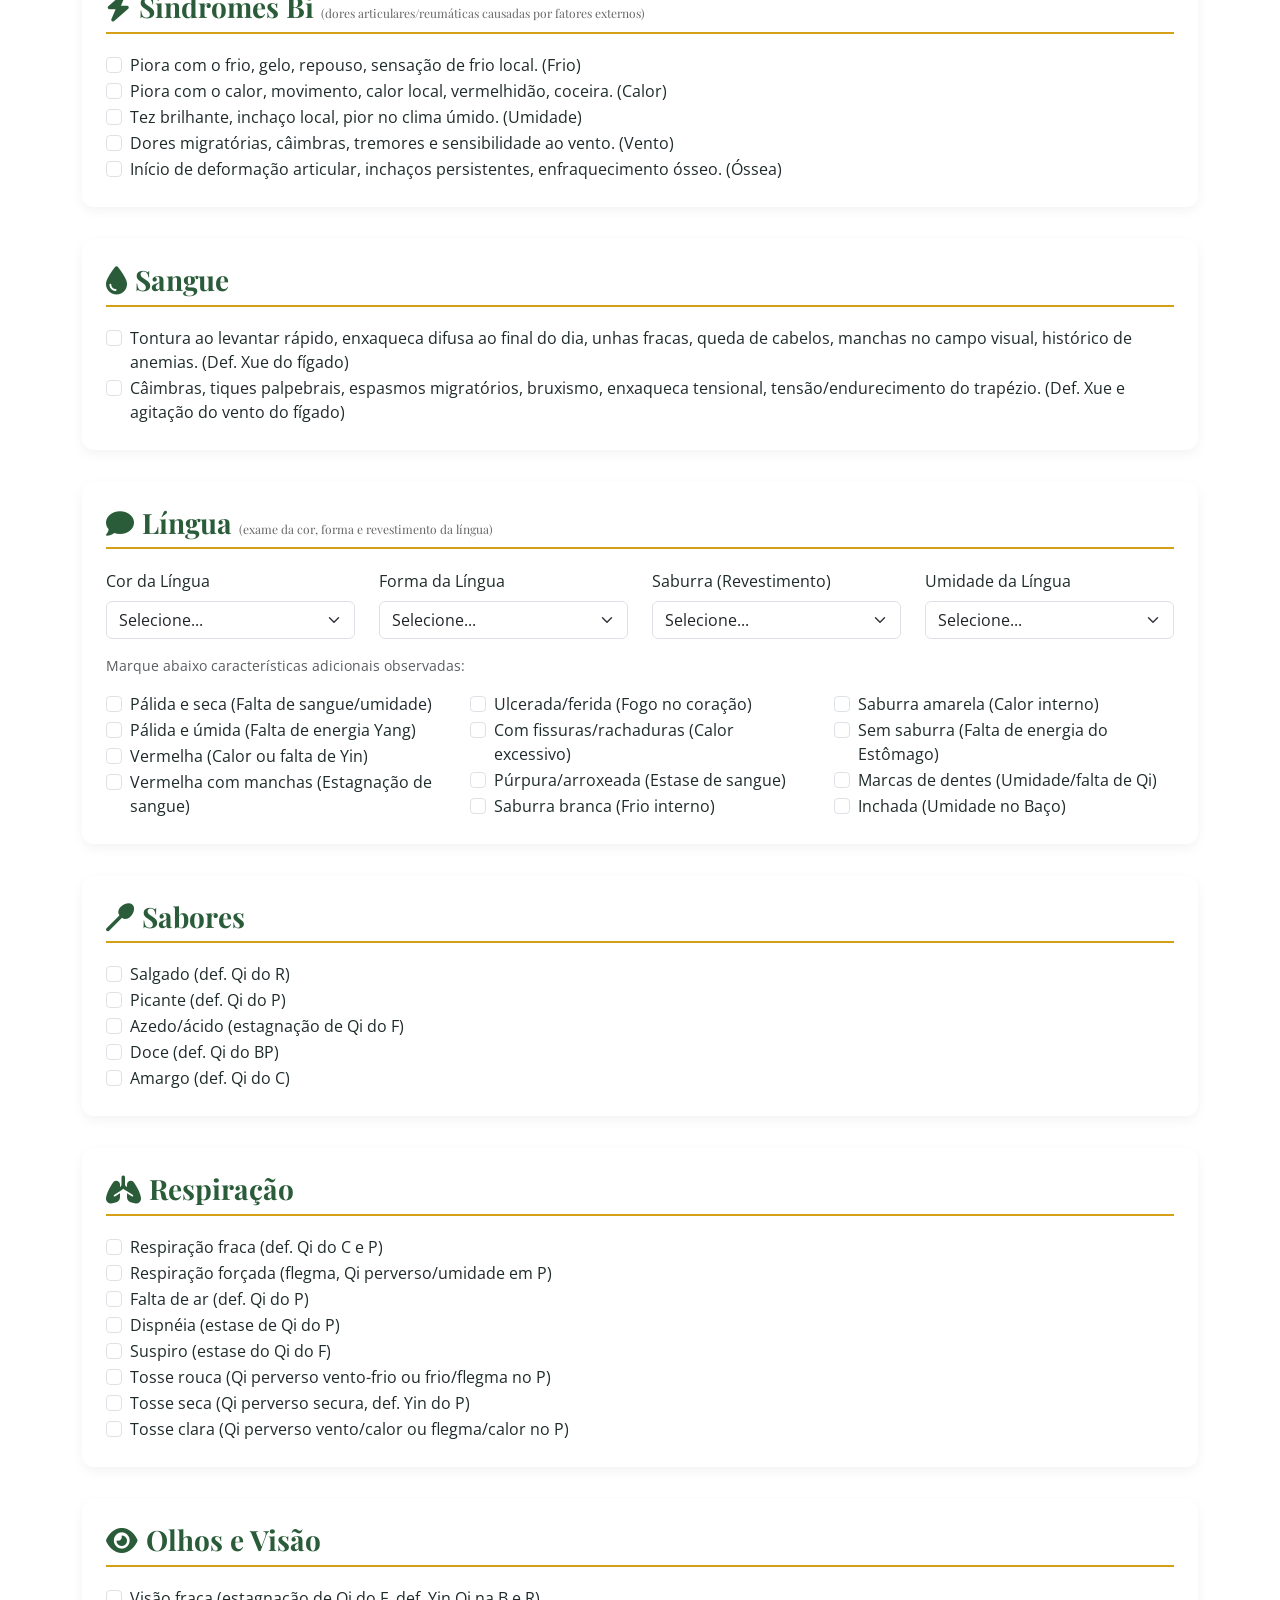
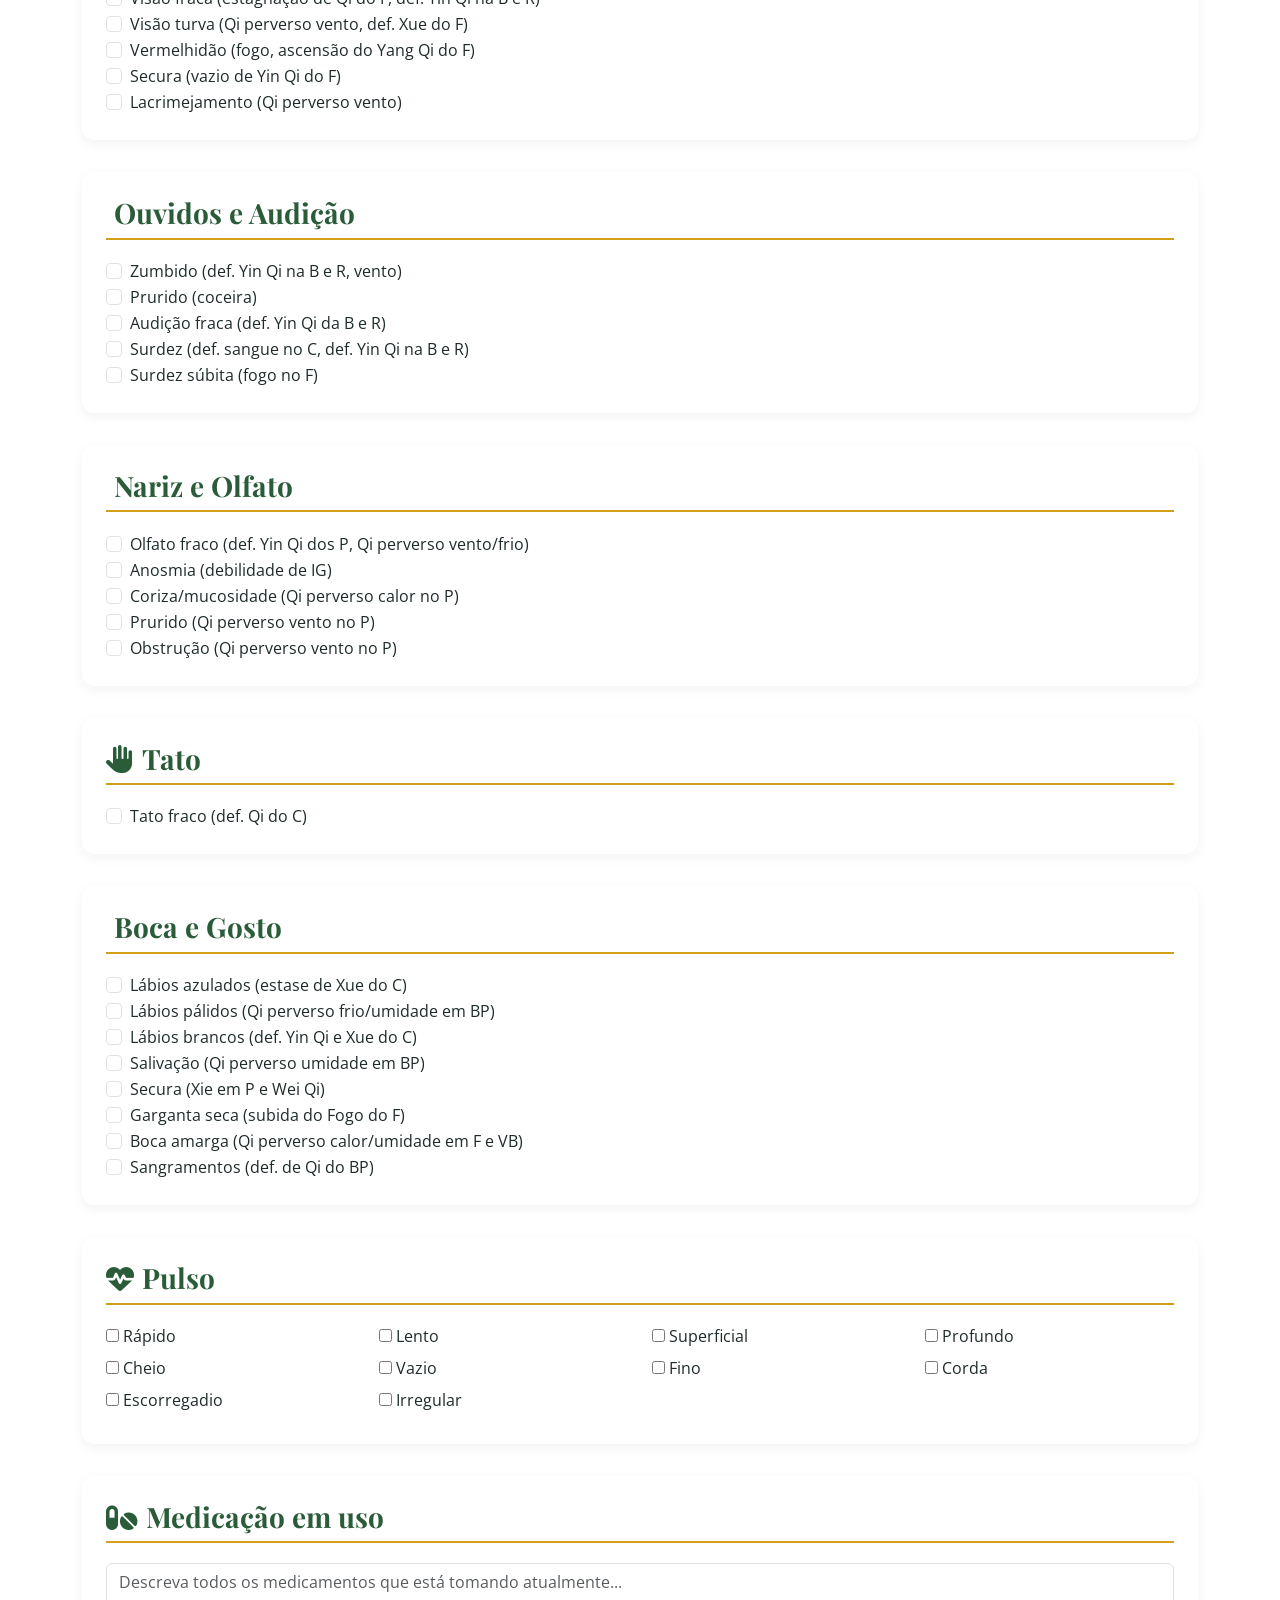
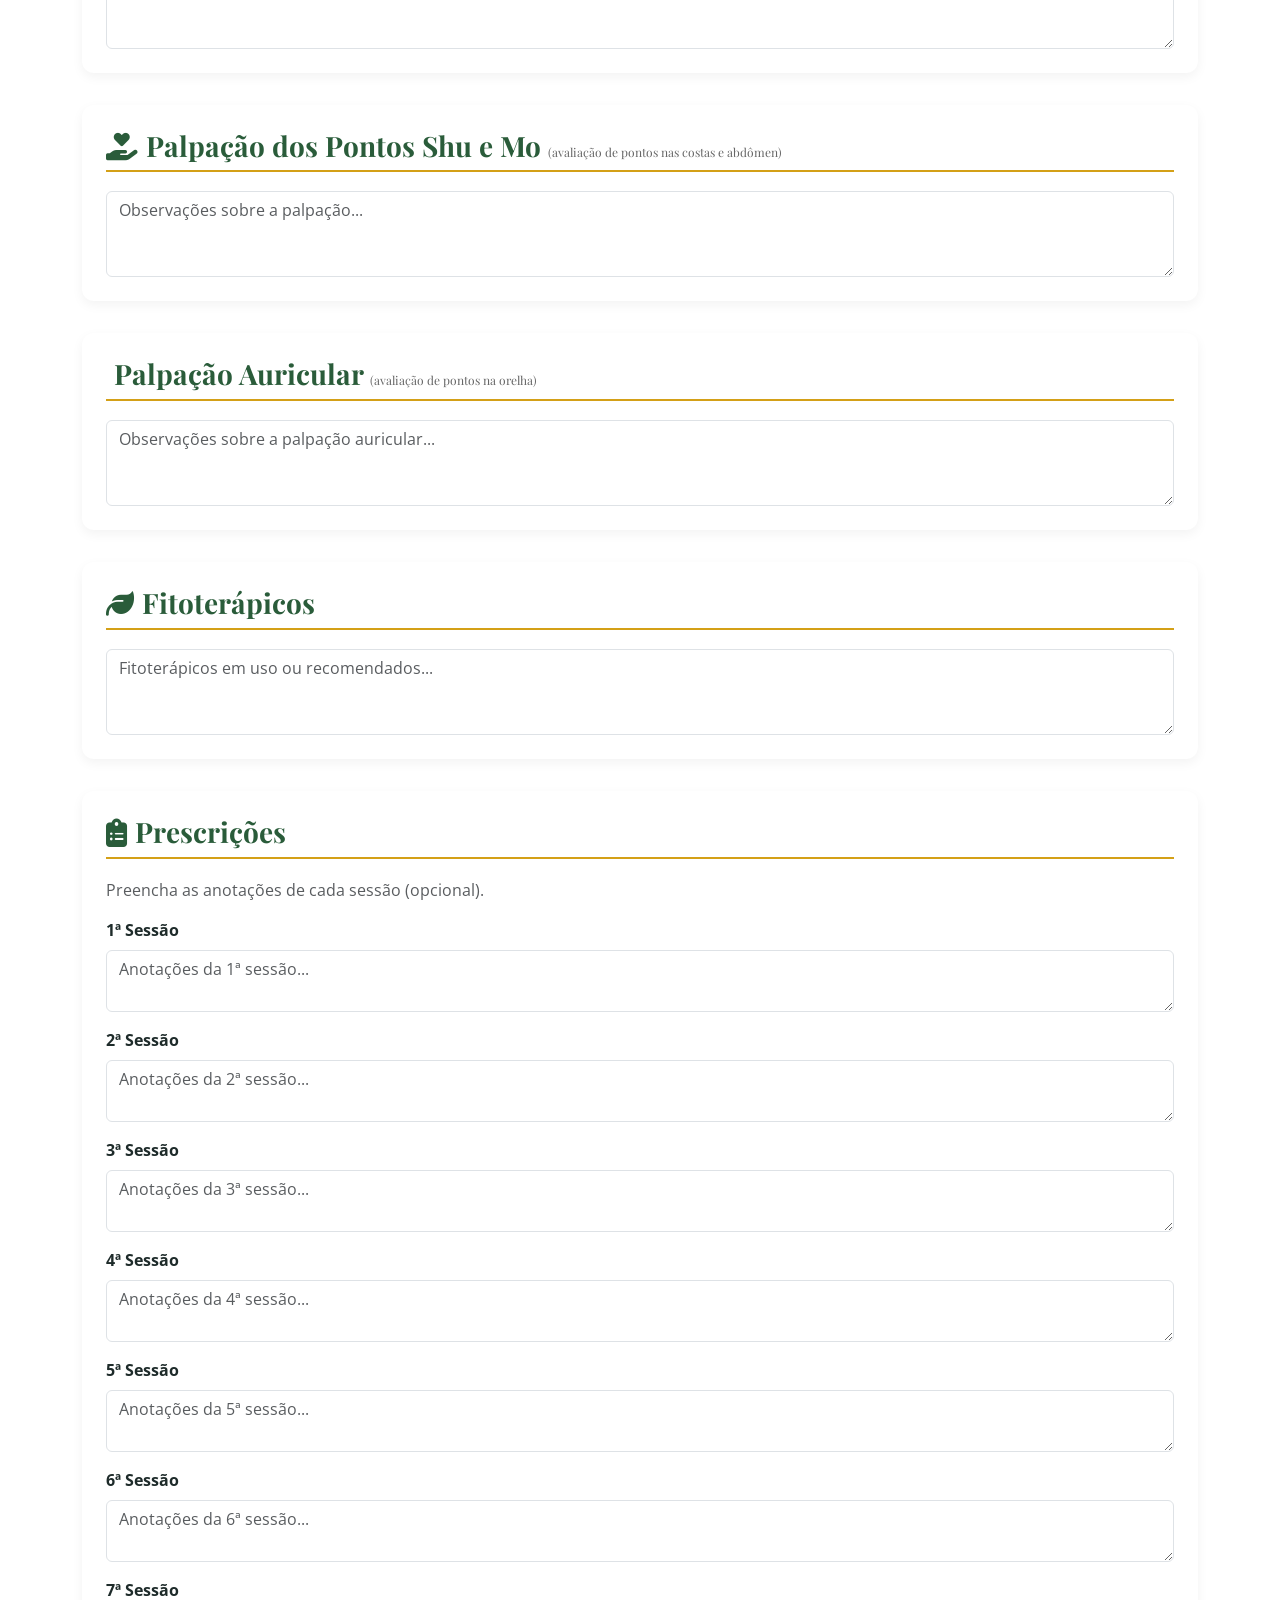
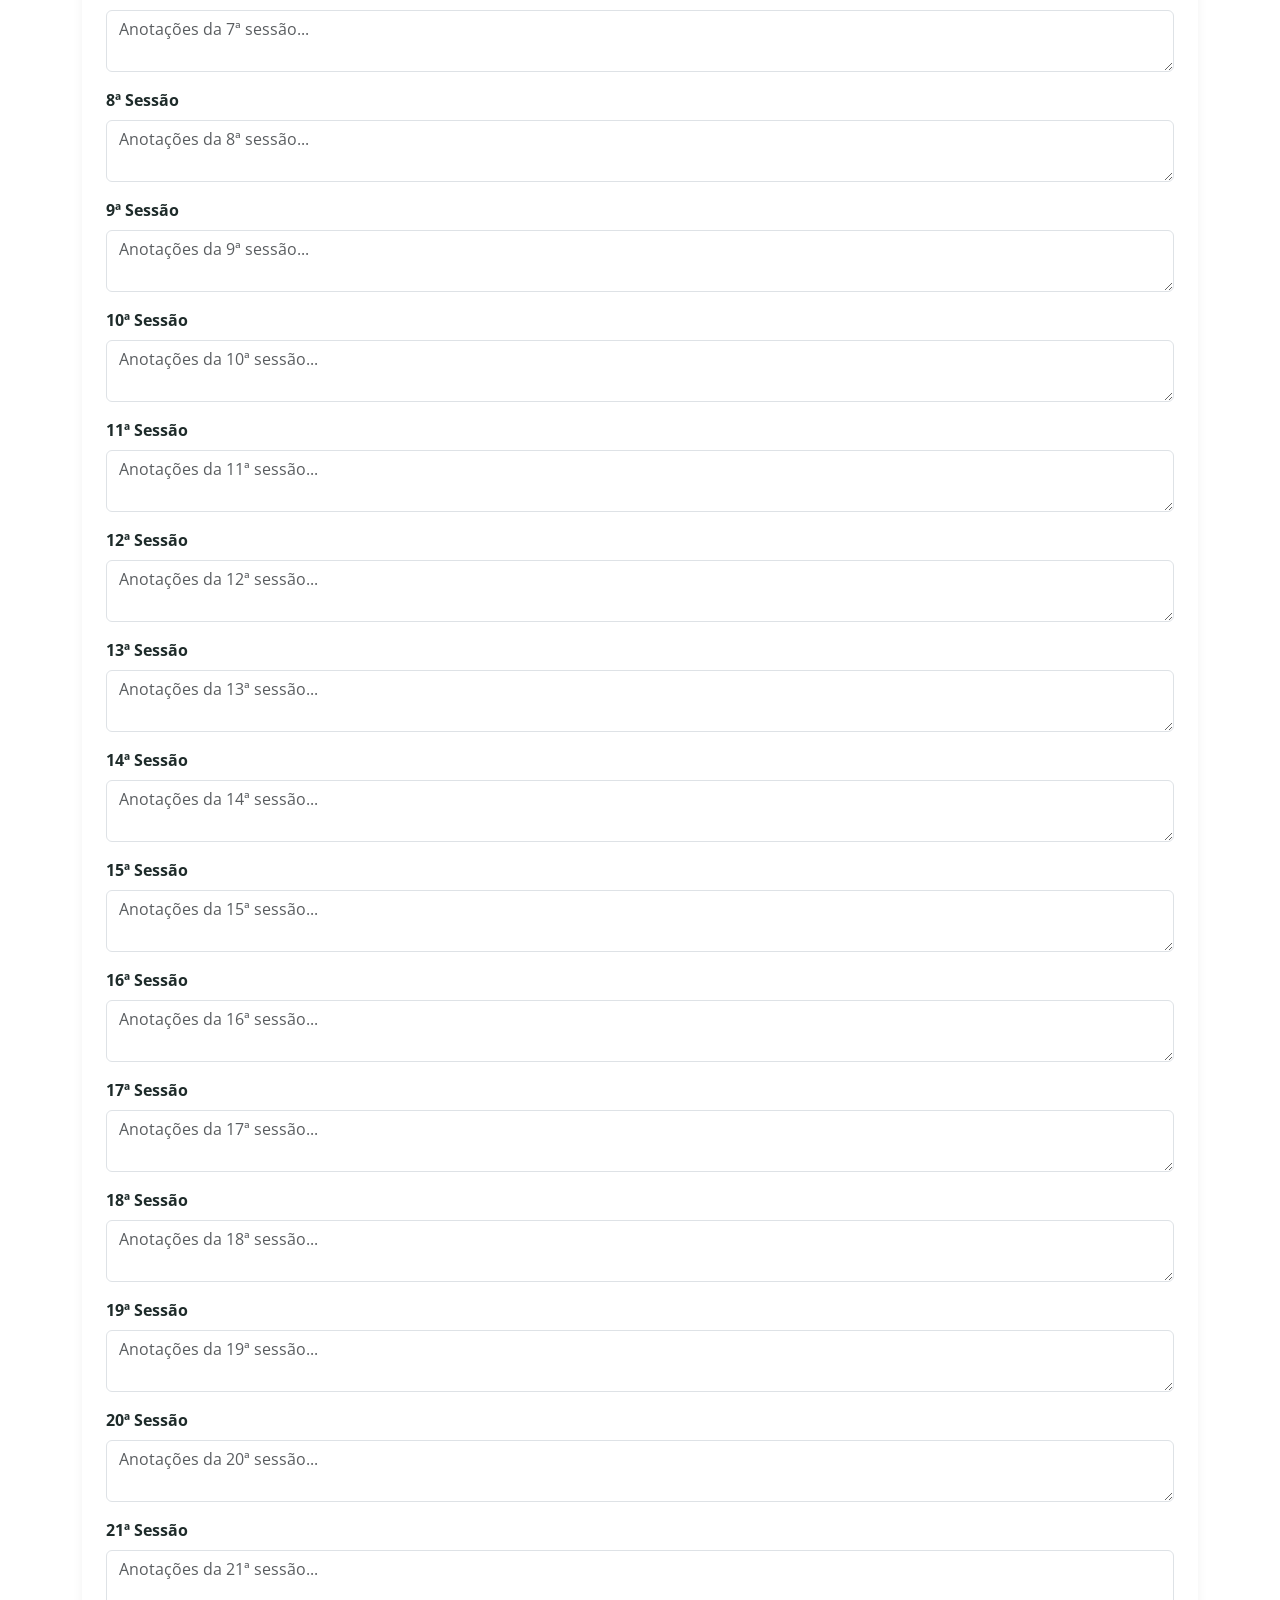
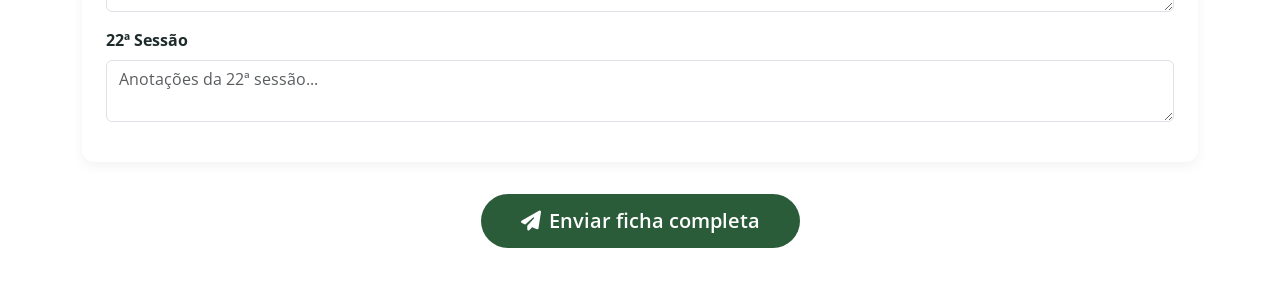
==== commit 658b540d: "changes Atualiza anamnese, obrigado e obrigado-anamnese com canonical, meta tags e otimizações" ====
--- a/anamnese.html
+++ b/anamnese.html
@@ -3,11 +3,25 @@
 <head>
   <meta charset="UTF-8">
   <meta name="viewport" content="width=device-width, initial-scale=1.0">
-  <title>Ficha de Anamnese – Lian Huan</title>
+  <title>Ficha de Anamnese – Instituto Lian Huan | Medicina Tradicional Chinesa</title>
+  <meta name="description" content="Preencha a ficha de anamnese do Instituto Lian Huan para uma avaliação completa em Medicina Tradicional Chinesa. Agende sua consulta em Caruaru.">
+  <meta name="robots" content="index, follow">
+  
+  <!-- CANONICAL TAG -->
+  <link rel="canonical" href="https://lian-huan-landing.netlify.app/anamnese.html">
+  
+  <!-- Open Graph -->
+  <meta property="og:title" content="Ficha de Anamnese – Instituto Lian Huan">
+  <meta property="og:description" content="Preencha sua ficha de anamnese para uma avaliação completa em Medicina Tradicional Chinesa.">
+  <meta property="og:image" content="https://lian-huan-landing.netlify.app/logo.png">
+  <meta property="og:url" content="https://lian-huan-landing.netlify.app/anamnese.html">
+  <meta property="og:type" content="website">
+
   <link href="https://cdn.jsdelivr.net/npm/bootstrap@5.3.0/dist/css/bootstrap.min.css" rel="stylesheet">
   <link rel="stylesheet" href="https://cdnjs.cloudflare.com/ajax/libs/font-awesome/6.4.0/css/all.min.css">
   <link href="https://fonts.googleapis.com/css2?family=Playfair+Display:wght@400;700&family=Open+Sans:wght@300;400;600;700&display=swap" rel="stylesheet">
   <link rel="stylesheet" href="style.css">
+  
   <style>
     .anamnese-section {
       background: #fff;
@@ -46,13 +60,16 @@
     .is-invalid ~ .invalid-feedback {
       display: block;
     }
+    #sangue-apetite-container {
+      display: none;
+    }
   </style>
 </head>
 <body>
 
   <div class="container py-5">
     <div class="text-center mb-4">
-      <img src="logo.png" alt="Lian Huan" style="max-height:80px;">
+      <img src="logo.png" alt="Logo do Instituto Lian Huan - Ficha de Anamnese" loading="lazy" style="max-height:80px;" width="80" height="auto">
       <h1 class="section-title mt-3">Ficha de Anamnese</h1>
       <p class="text-muted">Preencha com atenção. Todos os dados são confidenciais.</p>
     </div>
@@ -236,9 +253,15 @@
         <div class="form-check"><input class="form-check-input" type="checkbox" name="men_irregular" value="sim"><label class="form-check-label">Ciclo irregular (atrasa ou adianta). (Estagnação Qi do fígado, def. baço/rim)</label></div>
         <div class="form-check"><input class="form-check-input" type="checkbox" name="men_tpm_distensao" value="sim"><label class="form-check-label">TPM com distensão abdominal, displasia mamária, irritabilidade, amenorréia, dismenorréia. (Estagnação Qi do fígado)</label></div>
         <div class="form-check"><input class="form-check-input" type="checkbox" name="men_tpm_coagulos" value="sim"><label class="form-check-label">TPM com dismenorréia, sangramento escuro, coágulos, fisgadas no ovário no período ovulatório. (Estagnação Xue do fígado)</label></div>
-      </div>
-
-      <!-- ====== CORRIMENTOS (condicional - aparece apenas para Feminino) ====== -->
+        <div id="sangue-apetite-container">
+          <div class="form-check">
+            <input class="form-check-input" type="checkbox" name="sangue_apetite" value="sim">
+            <label class="form-check-label">Aumento do apetite no período menstrual, parto cesárea, fraqueza no período/pós-menstruação, cirurgias. (Def. Xue do fígado)</label>
+          </div>
+        </div>
+      </div>
+
+      <!-- ====== CORRIMENTOS (condicional) ====== -->
       <div id="corrimentos-section" class="anamnese-section" style="display: none;">
         <h3><i class="fas fa-tint me-2"></i>Corrimentos</h3>
         <div class="form-check"><input class="form-check-input" type="checkbox" name="corr_branco" value="sim"><label class="form-check-label">Corrimento branco, transparente ou abundante. (Umidade, def. Yang do baço)</label></div>
@@ -249,7 +272,7 @@
 
       <!-- ====== SÍNDROMES BI ====== -->
       <div class="anamnese-section">
-        <h3><i class="fas fa-bolt me-2"></i>Síndromes Bi</h3>
+        <h3><i class="fas fa-bolt me-2"></i>Síndromes Bi <span style="font-size:12px;font-weight:400;color:#666;">(dores articulares/reumáticas causadas por fatores externos)</span></h3>
         <div class="form-check"><input class="form-check-input" type="checkbox" name="bi_frio" value="sim"><label class="form-check-label">Piora com o frio, gelo, repouso, sensação de frio local. (Frio)</label></div>
         <div class="form-check"><input class="form-check-input" type="checkbox" name="bi_calor" value="sim"><label class="form-check-label">Piora com o calor, movimento, calor local, vermelhidão, coceira. (Calor)</label></div>
         <div class="form-check"><input class="form-check-input" type="checkbox" name="bi_umidade" value="sim"><label class="form-check-label">Tez brilhante, inchaço local, pior no clima úmido. (Umidade)</label></div>
@@ -262,30 +285,81 @@
         <h3><i class="fas fa-droplet me-2"></i>Sangue</h3>
         <div class="form-check"><input class="form-check-input" type="checkbox" name="sangue_tontura" value="sim"><label class="form-check-label">Tontura ao levantar rápido, enxaqueca difusa ao final do dia, unhas fracas, queda de cabelos, manchas no campo visual, histórico de anemias. (Def. Xue do fígado)</label></div>
         <div class="form-check"><input class="form-check-input" type="checkbox" name="sangue_caimbras" value="sim"><label class="form-check-label">Câimbras, tiques palpebrais, espasmos migratórios, bruxismo, enxaqueca tensional, tensão/endurecimento do trapézio. (Def. Xue e agitação do vento do fígado)</label></div>
-        <div class="form-check"><input class="form-check-input" type="checkbox" name="sangue_apetite" value="sim"><label class="form-check-label">Aumento do apetite no período menstrual, parto cesárea, fraqueza no período/pós-menstruação, cirurgias. (Def. Xue do fígado)</label></div>
       </div>
 
       <!-- ====== LÍNGUA ====== -->
       <div class="anamnese-section">
-        <h3><i class="fas fa-comment me-2"></i>Língua</h3>
+        <h3><i class="fas fa-comment me-2"></i>Língua <span style="font-size:12px;font-weight:400;color:#666;">(exame da cor, forma e revestimento da língua)</span></h3>
         <div class="row">
-          <div class="col-md-3 mb-2"><label class="form-label">Cor</label><select name="lingua_cor" class="form-select"><option value="">Selecione...</option><option>Normal</option><option>Pálida</option><option>Vermelha</option><option>Vermelha escura</option><option>Púrpura</option></select></div>
-          <div class="col-md-3 mb-2"><label class="form-label">Forma</label><select name="lingua_forma" class="form-select"><option value="">Selecione...</option><option>Rachadura</option><option>Desviada</option><option>Longa</option><option>Curta</option><option>Trêmula</option><option>Marcas de dentes</option><option>Inchada</option><option>Fina</option></select></div>
-          <div class="col-md-3 mb-2"><label class="form-label">Saburra</label><select name="lingua_saburra" class="form-select"><option value="">Selecione...</option><option>Espessa</option><option>Muito espessa</option><option>Pegajosa</option><option>Branca</option><option>Amarela</option><option>Preta</option></select></div>
-          <div class="col-md-3 mb-2"><label class="form-label">Umidade</label><select name="lingua_umidade" class="form-select"><option value="">Selecione...</option><option>Muito úmida</option><option>Pegajosa</option><option>Seca</option></select></div>
-        </div>
-        <div class="form-check"><input class="form-check-input" type="checkbox" name="lingua_palida_seca" value="sim"><label class="form-check-label">Pálida e seca (def. Xue)</label></div>
-        <div class="form-check"><input class="form-check-input" type="checkbox" name="lingua_palida_umida" value="sim"><label class="form-check-label">Pálida e úmida (def. Yang Qi)</label></div>
-        <div class="form-check"><input class="form-check-input" type="checkbox" name="lingua_vermelha" value="sim"><label class="form-check-label">Vermelha (calor, def. Yin Qi)</label></div>
-        <div class="form-check"><input class="form-check-input" type="checkbox" name="lingua_vermelha_areas" value="sim"><label class="form-check-label">Vermelha com áreas avermelhadas (estagnação de Xue)</label></div>
-        <div class="form-check"><input class="form-check-input" type="checkbox" name="lingua_ulcerada" value="sim"><label class="form-check-label">Ulcerada e vermelha (ascensão de fogo do C)</label></div>
-        <div class="form-check"><input class="form-check-input" type="checkbox" name="lingua_fissuras" value="sim"><label class="form-check-label">Com fissuras (calor excessivo, def. Yin Qi do R)</label></div>
-        <div class="form-check"><input class="form-check-input" type="checkbox" name="lingua_purpura" value="sim"><label class="form-check-label">Púrpura ou violácea (estase de Xue)</label></div>
-        <div class="form-check"><input class="form-check-input" type="checkbox" name="lingua_saburra_branca" value="sim"><label class="form-check-label">Saburra branca (frio interno)</label></div>
-        <div class="form-check"><input class="form-check-input" type="checkbox" name="lingua_saburra_amarela" value="sim"><label class="form-check-label">Saburra amarela (calor interno)</label></div>
-        <div class="form-check"><input class="form-check-input" type="checkbox" name="lingua_sem_saburra" value="sim"><label class="form-check-label">Sem saburra (insuficiência de Qi do E)</label></div>
-        <div class="form-check"><input class="form-check-input" type="checkbox" name="lingua_denteada" value="sim"><label class="form-check-label">Denteada (umidade, def. Qi do BP)</label></div>
-        <div class="form-check"><input class="form-check-input" type="checkbox" name="lingua_inchada" value="sim"><label class="form-check-label">Inchada (umidade em BP)</label></div>
+          <div class="col-md-3 mb-2">
+            <label class="form-label">Cor da Língua</label>
+            <select name="lingua_cor" class="form-select">
+              <option value="">Selecione...</option>
+              <option value="Normal">Normal (Rosada/saudável)</option>
+              <option value="Pálida">Pálida (Branca/fraca)</option>
+              <option value="Vermelha">Vermelha (Inflamação/calor)</option>
+              <option value="Vermelha escura">Vermelha escura (Calor intenso)</option>
+              <option value="Púrpura">Púrpura (Estagnação de sangue)</option>
+            </select>
+          </div>
+          <div class="col-md-3 mb-2">
+            <label class="form-label">Forma da Língua</label>
+            <select name="lingua_forma" class="form-select">
+              <option value="">Selecione...</option>
+              <option value="Normal">Normal</option>
+              <option value="Rachadura">Com rachaduras (Fissuras)</option>
+              <option value="Desviada">Desviada (Para um lado)</option>
+              <option value="Longa">Longa (Alongada)</option>
+              <option value="Curta">Curta (Recolhida)</option>
+              <option value="Trêmula">Trêmula (Tremedeira)</option>
+              <option value="Marcas de dentes">Marcas de dentes nas bordas</option>
+              <option value="Inchada">Inchada (Edemaciada)</option>
+              <option value="Fina">Fina (Magra)</option>
+            </select>
+          </div>
+          <div class="col-md-3 mb-2">
+            <label class="form-label">Saburra (Revestimento)</label>
+            <select name="lingua_saburra" class="form-select">
+              <option value="">Selecione...</option>
+              <option value="Espessa">Espessa</option>
+              <option value="Muito espessa">Muito espessa</option>
+              <option value="Pegajosa">Pegajosa</option>
+              <option value="Branca">Branca</option>
+              <option value="Amarela">Amarela</option>
+              <option value="Preta">Preta</option>
+            </select>
+          </div>
+          <div class="col-md-3 mb-2">
+            <label class="form-label">Umidade da Língua</label>
+            <select name="lingua_umidade" class="form-select">
+              <option value="">Selecione...</option>
+              <option value="Muito úmida">Muito úmida</option>
+              <option value="Pegajosa">Pegajosa (Viscosa)</option>
+              <option value="Seca">Seca</option>
+            </select>
+          </div>
+        </div>
+        <p class="text-muted small mt-2">Marque abaixo características adicionais observadas:</p>
+        <div class="row">
+          <div class="col-md-4">
+            <div class="form-check"><input class="form-check-input" type="checkbox" name="lingua_palida_seca" value="sim"><label class="form-check-label">Pálida e seca (Falta de sangue/umidade)</label></div>
+            <div class="form-check"><input class="form-check-input" type="checkbox" name="lingua_palida_umida" value="sim"><label class="form-check-label">Pálida e úmida (Falta de energia Yang)</label></div>
+            <div class="form-check"><input class="form-check-input" type="checkbox" name="lingua_vermelha" value="sim"><label class="form-check-label">Vermelha (Calor ou falta de Yin)</label></div>
+            <div class="form-check"><input class="form-check-input" type="checkbox" name="lingua_vermelha_areas" value="sim"><label class="form-check-label">Vermelha com manchas (Estagnação de sangue)</label></div>
+          </div>
+          <div class="col-md-4">
+            <div class="form-check"><input class="form-check-input" type="checkbox" name="lingua_ulcerada" value="sim"><label class="form-check-label">Ulcerada/ferida (Fogo no coração)</label></div>
+            <div class="form-check"><input class="form-check-input" type="checkbox" name="lingua_fissuras" value="sim"><label class="form-check-label">Com fissuras/rachaduras (Calor excessivo)</label></div>
+            <div class="form-check"><input class="form-check-input" type="checkbox" name="lingua_purpura" value="sim"><label class="form-check-label">Púrpura/arroxeada (Estase de sangue)</label></div>
+            <div class="form-check"><input class="form-check-input" type="checkbox" name="lingua_saburra_branca" value="sim"><label class="form-check-label">Saburra branca (Frio interno)</label></div>
+          </div>
+          <div class="col-md-4">
+            <div class="form-check"><input class="form-check-input" type="checkbox" name="lingua_saburra_amarela" value="sim"><label class="form-check-label">Saburra amarela (Calor interno)</label></div>
+            <div class="form-check"><input class="form-check-input" type="checkbox" name="lingua_sem_saburra" value="sim"><label class="form-check-label">Sem saburra (Falta de energia do Estômago)</label></div>
+            <div class="form-check"><input class="form-check-input" type="checkbox" name="lingua_denteada" value="sim"><label class="form-check-label">Marcas de dentes (Umidade/falta de Qi)</label></div>
+            <div class="form-check"><input class="form-check-input" type="checkbox" name="lingua_inchada" value="sim"><label class="form-check-label">Inchada (Umidade no Baço)</label></div>
+          </div>
+        </div>
       </div>
 
       <!-- ====== SABORES ====== -->
@@ -321,7 +395,7 @@
         <div class="form-check"><input class="form-check-input" type="checkbox" name="olhos_lacrimejamento" value="sim"><label class="form-check-label">Lacrimejamento (Qi perverso vento)</label></div>
       </div>
 
-      <!-- ====== OUVIDOS E AUDIÇÃO ====== -->
+      <!-- ====== OUVIDOS ====== -->
       <div class="anamnese-section">
         <h3><i class="fas fa-ear me-2"></i>Ouvidos e Audição</h3>
         <div class="form-check"><input class="form-check-input" type="checkbox" name="ouv_zumbido" value="sim"><label class="form-check-label">Zumbido (def. Yin Qi na B e R, vento)</label></div>
@@ -331,7 +405,7 @@
         <div class="form-check"><input class="form-check-input" type="checkbox" name="ouv_surdez_subita" value="sim"><label class="form-check-label">Surdez súbita (fogo no F)</label></div>
       </div>
 
-      <!-- ====== NARIZ E OLFATO ====== -->
+      <!-- ====== NARIZ ====== -->
       <div class="anamnese-section">
         <h3><i class="fas fa-nose me-2"></i>Nariz e Olfato</h3>
         <div class="form-check"><input class="form-check-input" type="checkbox" name="nariz_fraco" value="sim"><label class="form-check-label">Olfato fraco (def. Yin Qi dos P, Qi perverso vento/frio)</label></div>
@@ -385,13 +459,13 @@
 
       <!-- ====== PALPAÇÃO SHU E MO ====== -->
       <div class="anamnese-section">
-        <h3><i class="fas fa-hand-holding-heart me-2"></i>Palpação dos Pontos Shu e Mo</h3>
+        <h3><i class="fas fa-hand-holding-heart me-2"></i>Palpação dos Pontos Shu e Mo <span style="font-size:12px;font-weight:400;color:#666;">(avaliação de pontos nas costas e abdômen)</span></h3>
         <textarea name="palpacao_shu_mo" rows="3" class="form-control" placeholder="Observações sobre a palpação..."></textarea>
       </div>
 
       <!-- ====== PALPAÇÃO AURICULAR ====== -->
       <div class="anamnese-section">
-        <h3><i class="fas fa-ear me-2"></i>Palpação Auricular</h3>
+        <h3><i class="fas fa-ear me-2"></i>Palpação Auricular <span style="font-size:12px;font-weight:400;color:#666;">(avaliação de pontos na orelha)</span></h3>
         <textarea name="palpacao_auricular" rows="3" class="form-control" placeholder="Observações sobre a palpação auricular..."></textarea>
       </div>
 
@@ -417,8 +491,8 @@
     </form>
   </div>
 
-  <script src="https://cdn.jsdelivr.net/npm/bootstrap@5.3.0/dist/js/bootstrap.bundle.min.js"></script>
-  <script src="script.js"></script>
+  <script src="https://cdn.jsdelivr.net/npm/bootstrap@5.3.0/dist/js/bootstrap.bundle.min.js" defer></script>
+  <script src="script.js" defer></script>
   <script>
     // ===== GERAR SESSÕES DINAMICAMENTE =====
     document.addEventListener('DOMContentLoaded', function() {
@@ -482,6 +556,7 @@
       const isFeminino = this.value === 'Feminino';
       document.getElementById('menstruacao-section').style.display = isFeminino ? 'block' : 'none';
       document.getElementById('corrimentos-section').style.display = isFeminino ? 'block' : 'none';
+      document.getElementById('sangue-apetite-container').style.display = isFeminino ? 'block' : 'none';
     });
 
     // ===== SALVAR DADOS NO SESSIONSTORAGE =====
--- a/style.css
+++ b/style.css
@@ -1,3 +1,4 @@
+/* ===== RESET E VARIÁVEIS ===== */
 :root {
   --primary: #2a5c3a;
   --secondary: #d4a017;
@@ -32,7 +33,11 @@
   margin: 10px auto 0;
   border-radius: 2px;
 }
-
+.section-title.text-start::after {
+  margin: 10px 0 0 0;
+}
+
+/* ===== HERO ===== */
 .hero {
   background: linear-gradient(135deg, var(--primary) 0%, #1f4a2d 100%);
   color: #fff;
@@ -67,6 +72,7 @@
   color: var(--primary);
 }
 
+/* ===== BOTÕES ===== */
 .btn-primary {
   background-color: var(--secondary);
   border-color: var(--secondary);
@@ -83,18 +89,79 @@
   box-shadow: 0 8px 20px rgba(0,0,0,0.2);
 }
 
-.beneficios {
+/* ===== SOBRE ===== */
+.sobre i {
+  color: var(--primary);
+}
+.sobre .rounded-circle {
+  box-shadow: 0 8px 30px rgba(0,0,0,0.1);
+}
+
+/* ===== EVIDÊNCIAS ===== */
+.evidencias .card {
+  border: none;
+  transition: 0.3s;
+}
+.evidencias .card:hover {
+  transform: translateY(-5px);
+  box-shadow: 0 12px 30px rgba(0,0,0,0.08);
+}
+.evidencias .card a {
+  color: var(--secondary);
+  text-decoration: none;
+  font-weight: 600;
+}
+.evidencias .card a:hover {
+  text-decoration: underline;
+}
+
+/* ===== LOCALIZAÇÃO ===== */
+.localizacao .card {
+  border: none;
+  background: #fff;
+  transition: 0.3s;
+}
+.localizacao .card:hover {
+  transform: translateY(-5px);
+  box-shadow: 0 12px 30px rgba(0,0,0,0.08);
+}
+.localizacao .ratio {
+  border-radius: 12px;
+  overflow: hidden;
+}
+
+/* ===== DEPOIMENTOS ===== */
+.depoimentos .card {
+  border: none;
+  background: #fff;
+  transition: 0.3s;
+}
+.depoimentos .card:hover {
+  transform: translateY(-5px);
+  box-shadow: 0 12px 30px rgba(0,0,0,0.08);
+}
+
+/* ===== INSTAGRAM ===== */
+.instagram {
+  background: linear-gradient(135deg, #f8f6f0 0%, #fff 100%);
+}
+.instagram .btn {
+  box-shadow: 0 4px 15px rgba(0,0,0,0.1);
+  transition: 0.3s;
+}
+.instagram .btn:hover {
+  transform: scale(1.05);
+  box-shadow: 0 6px 25px rgba(0,0,0,0.15);
+}
+.instagram .ratio iframe {
+  border-radius: 12px;
+  box-shadow: 0 4px 20px rgba(0,0,0,0.08);
+}
+
+/* ===== FORMULÁRIO ===== */
+.formulario {
   background: var(--light-bg);
 }
-.beneficios i {
-  color: var(--primary);
-}
-
-.tratamentos i {
-  color: var(--primary);
-  font-size: 3rem;
-}
-
 .formulario form {
   border: 1px solid #e0dcd5;
 }
@@ -108,29 +175,35 @@
   border-color: #1f4a2d;
 }
 
-.depoimentos .card {
-  border: none;
-  background: #fff;
-  transition: 0.3s;
-}
-.depoimentos .card:hover {
-  transform: translateY(-5px);
-  box-shadow: 0 12px 30px rgba(0,0,0,0.08);
-}
-
+/* ===== RODAPÉ ===== */
 .rodape {
   background: var(--primary);
   color: #fff;
 }
+.rodape h5 {
+  font-family: var(--font-heading);
+  font-size: 1rem;
+  color: var(--secondary);
+}
 .rodape .btn-outline-light {
-  border-color: rgba(255,255,255,0.5);
+  border-color: rgba(255,255,255,0.3);
   color: #fff;
 }
 .rodape .btn-outline-light:hover {
   background: #fff;
   color: var(--primary);
 }
-
+.rodape a.text-light {
+  text-decoration: none;
+}
+.rodape a.text-light:hover {
+  color: var(--secondary) !important;
+}
+.rodape hr {
+  border-color: rgba(255,255,255,0.1);
+}
+
+/* ===== OBRIGADO ===== */
 .obrigado {
   min-height: 100vh;
   display: flex;
@@ -146,18 +219,7 @@
   font-weight: 600;
 }
 
-@media (max-width: 768px) {
-  .hero h1 {
-    font-size: 2.2rem;
-  }
-  .section-title {
-    font-size: 2rem;
-  }
-  .hero .logo-hero {
-    max-width: 150px;
-  }
-}
-
+/* ===== ANAMNESE ===== */
 .anamnese-section {
   background: #fff;
   border-radius: 12px;
@@ -194,4 +256,20 @@
 }
 .is-invalid ~ .invalid-feedback {
   display: block;
+}
+
+/* ===== RESPONSIVO ===== */
+@media (max-width: 768px) {
+  .hero h1 {
+    font-size: 2.2rem;
+  }
+  .section-title {
+    font-size: 2rem;
+  }
+  .hero .logo-hero {
+    max-width: 150px;
+  }
+  .sobre .rounded-circle {
+    max-width: 200px !important;
+  }
 }
